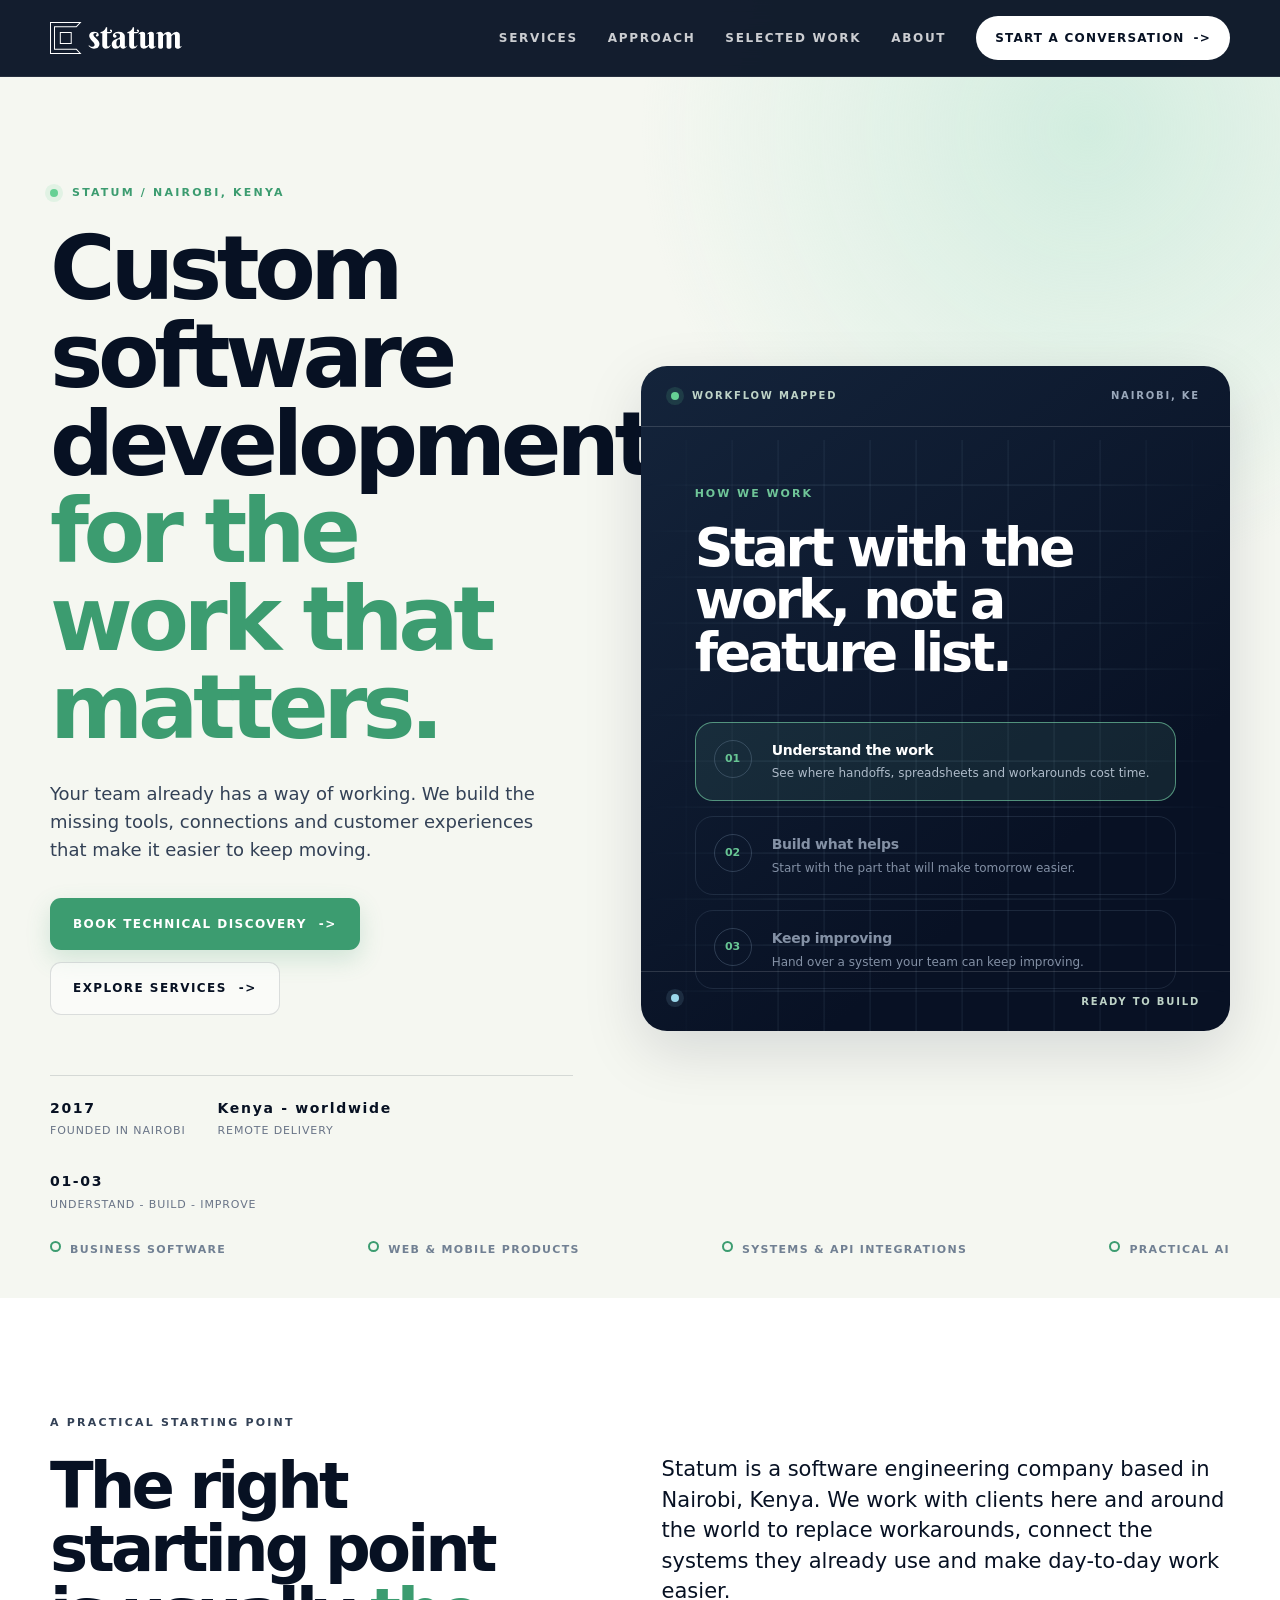
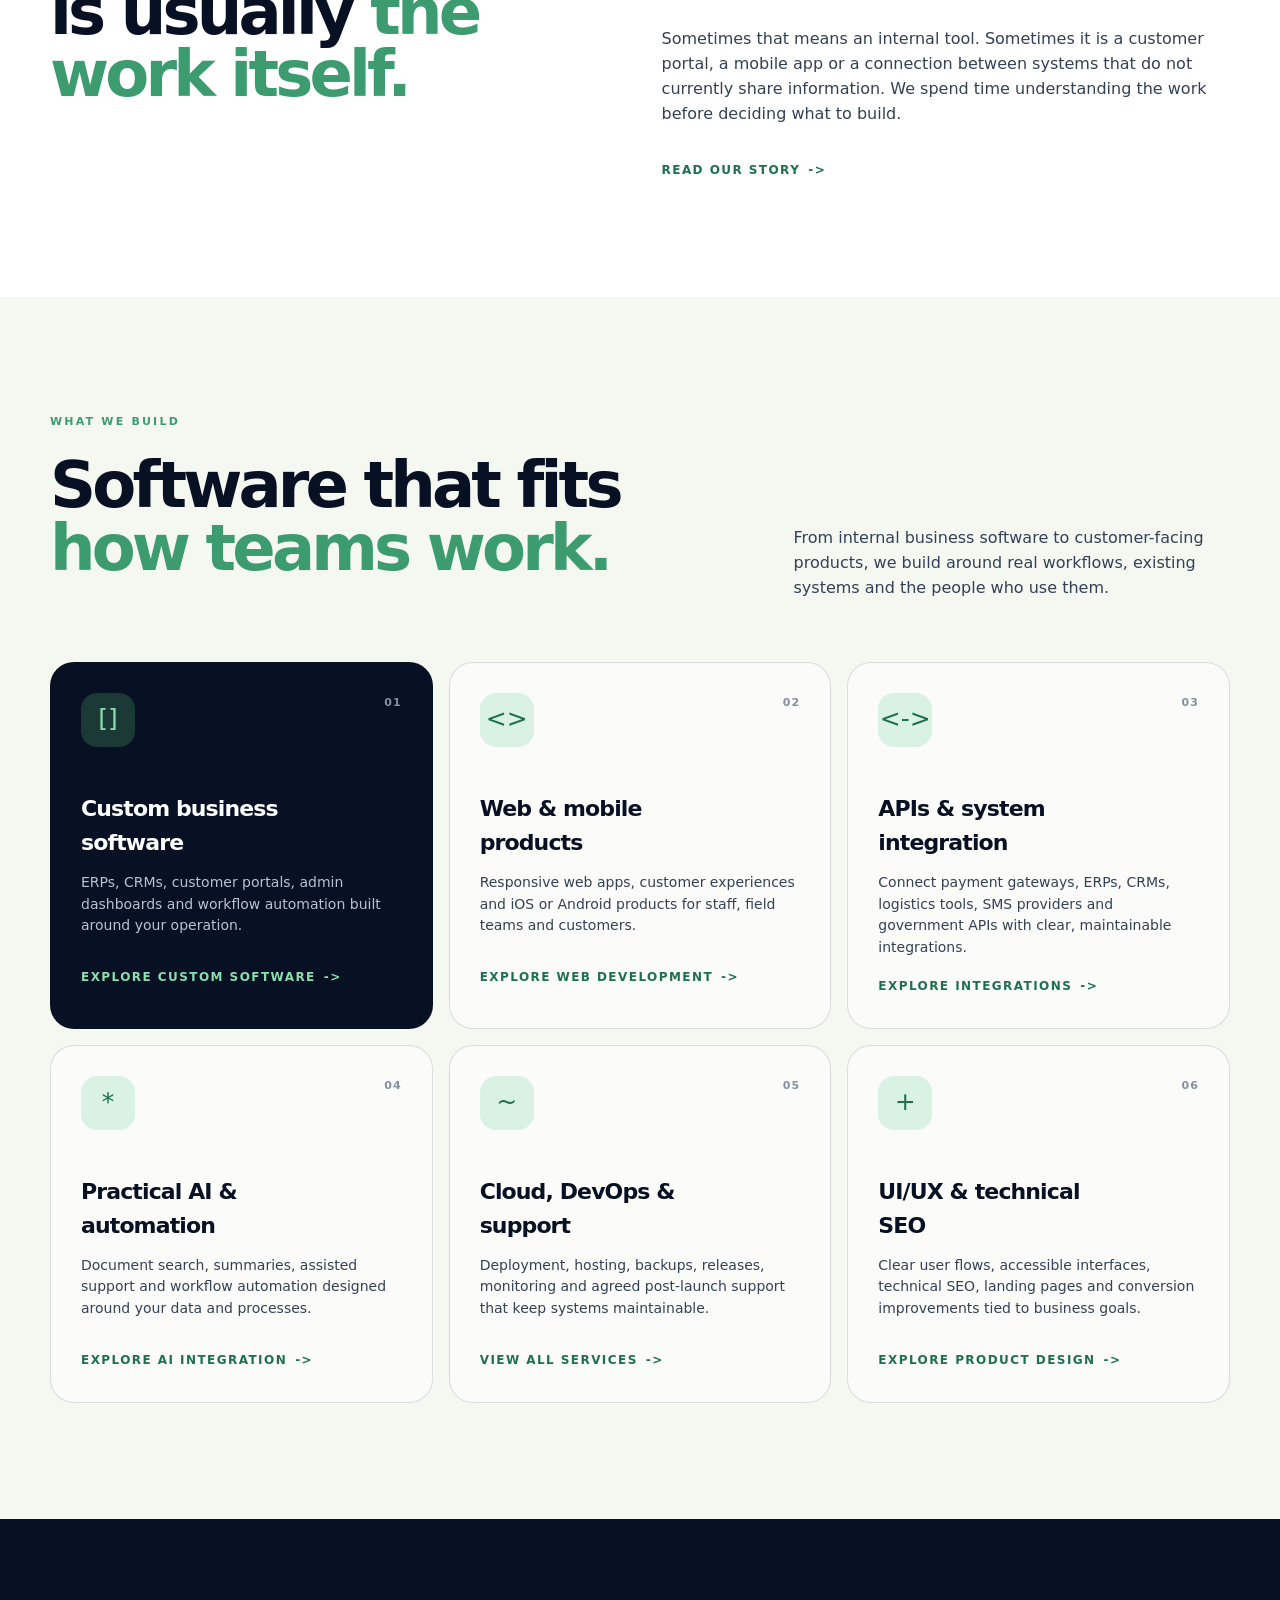
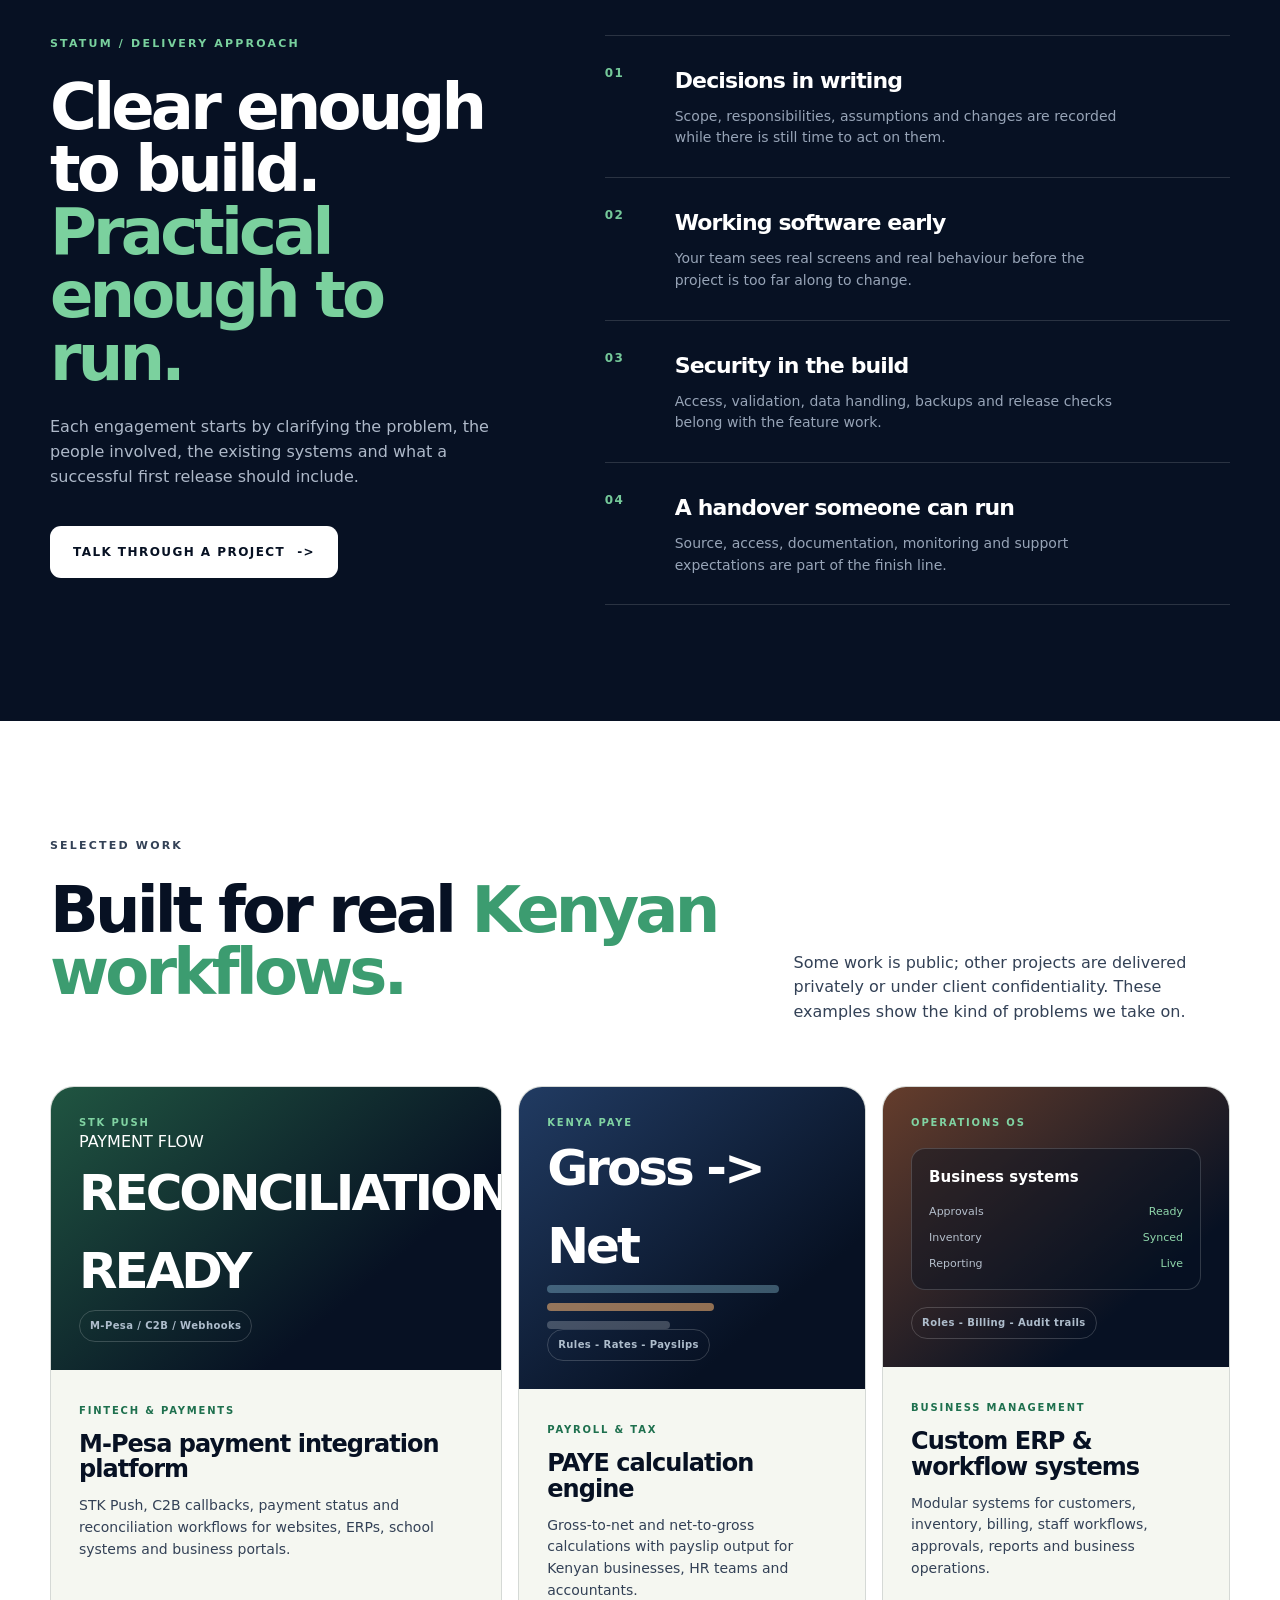
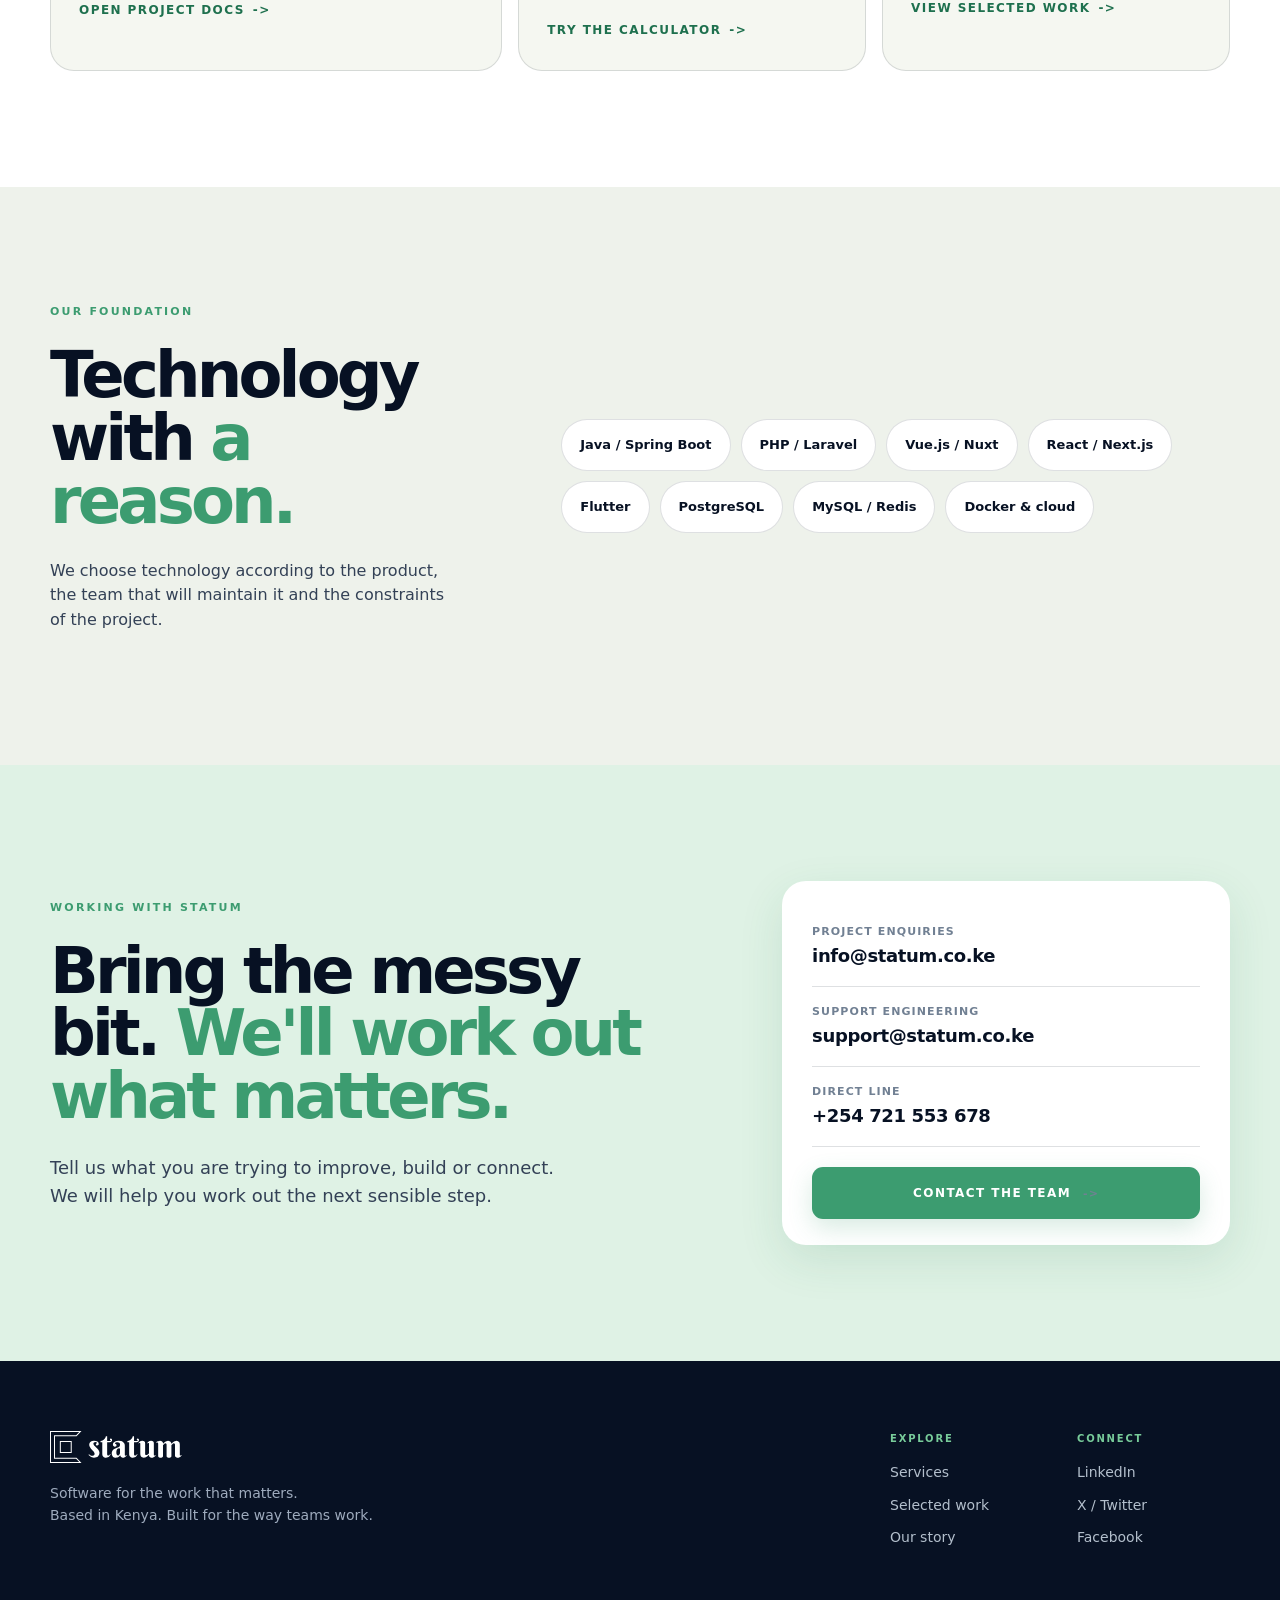
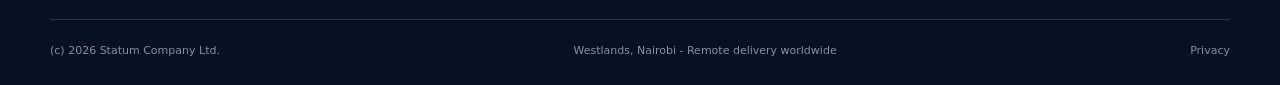
==== index.html @ 3b3552f5 "Build Statum company website" ====
<!doctype html>
<html lang="en-KE">
  <head>
    <meta charset="utf-8" />
    <meta name="viewport" content="width=device-width, initial-scale=1" />
    <meta name="theme-color" content="#071123" />
    <title>Statum | Custom software development in Kenya</title>
    <meta
      name="description"
      content="Statum is a Nairobi software engineering company building custom systems, web and mobile apps, API integrations and practical AI for teams across Kenya."
    />
    <meta name="robots" content="index, follow, max-image-preview:large" />
    <link rel="canonical" href="https://statum.co.ke/" />

    <meta property="og:type" content="website" />
    <meta property="og:locale" content="en_KE" />
    <meta property="og:site_name" content="Statum" />
    <meta property="og:title" content="Statum | Custom software development in Kenya" />
    <meta
      property="og:description"
      content="We build the missing tools, connections and customer experiences that make work easier to move forward."
    />
    <meta property="og:url" content="https://statum.co.ke/" />
    <meta property="og:image" content="https://statum.co.ke/og-image.png" />
    <meta property="og:image:alt" content="Statum - software for the work that matters" />
    <meta property="og:image:type" content="image/png" />
    <meta property="og:image:width" content="1200" />
    <meta property="og:image:height" content="630" />
    <meta name="twitter:card" content="summary_large_image" />
    <meta name="twitter:site" content="@StatumLtd" />
    <meta name="twitter:creator" content="@StatumLtd" />
    <meta name="twitter:title" content="Statum | Custom software development in Kenya" />
    <meta
      name="twitter:description"
      content="Custom business systems, web and mobile products, integrations and practical AI from Nairobi."
    />
    <meta name="twitter:image" content="https://statum.co.ke/og-image.png" />

    <link rel="icon" href="assets/favicon.ico" type="image/x-icon" />
    <link rel="stylesheet" href="styles.css" />

    <script type="application/ld+json">
      {
        "@context": "https://schema.org",
        "@type": ["Organization", "ProfessionalService"],
        "name": "Statum Company Ltd.",
        "url": "https://statum.co.ke/",
        "description": "Nairobi-based software engineering company building custom business systems, web and mobile products, system integrations and practical AI.",
        "foundingDate": "2017",
        "email": "info@statum.co.ke",
        "telephone": "+254721553678",
        "address": {
          "@type": "PostalAddress",
          "addressLocality": "Nairobi",
          "addressCountry": "KE"
        },
        "areaServed": ["Kenya", "East Africa", "Worldwide"],
        "sameAs": [
          "https://www.facebook.com/StatumLtd/",
          "https://x.com/StatumLtd",
          "https://www.linkedin.com/company/statum-company-ltd"
        ],
        "knowsAbout": [
          "Custom software development",
          "Business systems",
          "Mobile application development",
          "API integration",
          "M-Pesa integrations",
          "AI integration",
          "Cloud and DevOps",
          "Technical SEO"
        ]
      }
    </script>
  </head>

  <body>
    <a class="skip-link" href="#main-content">Skip to content</a>

    <header class="site-header" data-header>
      <div class="container header-inner">
        <a class="brand" href="#top" aria-label="Statum home">
          <img class="official-logo" src="assets/statum-logo.svg" alt="" aria-hidden="true" />
        </a>

        <button class="menu-toggle" type="button" aria-expanded="false" aria-controls="site-nav">
          <span class="sr-only">Toggle navigation</span>
          <span class="menu-line"></span>
          <span class="menu-line"></span>
        </button>

        <nav class="site-nav" id="site-nav" aria-label="Main navigation">
          <a href="#services">Services</a>
          <a href="#approach">Approach</a>
          <a href="#work">Selected work</a>
          <a href="#about">About</a>
          <a class="nav-cta" href="#contact">Start a conversation <span aria-hidden="true">-&gt;</span></a>
        </nav>
      </div>
    </header>

    <main id="main-content">
      <section class="hero section" id="top" aria-labelledby="hero-title">
        <div class="container hero-grid">
          <div class="hero-copy">
            <p class="eyebrow"><span class="status-dot"></span> Statum / Nairobi, Kenya</p>
            <h1 id="hero-title">Custom software development <em>for the work that matters.</em></h1>
            <p class="hero-lede">
              Your team already has a way of working. We build the missing tools, connections and customer experiences that make it easier to keep moving.
            </p>
            <div class="button-row">
              <a class="button button-primary" href="mailto:info@statum.co.ke?subject=Project%20enquiry">Book technical discovery <span aria-hidden="true">-&gt;</span></a>
              <a class="button button-secondary" href="https://statum.co.ke/services">Explore services <span aria-hidden="true">-&gt;</span></a>
            </div>
            <div class="hero-proof" aria-label="Statum facts">
              <div><strong>2017</strong><span>Founded in Nairobi</span></div>
              <div><strong>Kenya - worldwide</strong><span>Remote delivery</span></div>
              <div><strong>01-03</strong><span>Understand - Build - Improve</span></div>
            </div>
          </div>

          <div class="workflow-card" aria-label="Statum delivery approach">
            <div class="workflow-topline"><span><span class="status-dot"></span> Workflow mapped</span><span>Nairobi, KE</span></div>
            <div class="workflow-body">
              <p class="card-kicker">How we work</p>
              <h2>Start with the work, not a feature list.</h2>
              <div class="workflow-steps">
                <div class="workflow-step is-active"><span>01</span><div><h3>Understand the work</h3><p>See where handoffs, spreadsheets and workarounds cost time.</p></div></div>
                <div class="workflow-step"><span>02</span><div><h3>Build what helps</h3><p>Start with the part that will make tomorrow easier.</p></div></div>
                <div class="workflow-step"><span>03</span><div><h3>Keep improving</h3><p>Hand over a system your team can keep improving.</p></div></div>
              </div>
            </div>
            <div class="workflow-footer"><span class="status-dot status-dot-blue"></span> Ready to build</div>
          </div>
        </div>
        <div class="container service-ribbon" aria-label="Core capabilities">
          <span>Business software</span><span>Web &amp; mobile products</span><span>Systems &amp; API integrations</span><span>Practical AI</span>
        </div>
      </section>

      <section class="section intro-section" id="about" aria-labelledby="intro-title">
        <div class="container intro-grid">
          <div>
            <p class="eyebrow eyebrow-dark">A practical starting point</p>
            <h2 id="intro-title">The right starting point is usually <em>the work itself.</em></h2>
          </div>
          <div class="intro-copy">
            <p class="lead-text">Statum is a software engineering company based in Nairobi, Kenya. We work with clients here and around the world to replace workarounds, connect the systems they already use and make day-to-day work easier.</p>
            <p>Sometimes that means an internal tool. Sometimes it is a customer portal, a mobile app or a connection between systems that do not currently share information. We spend time understanding the work before deciding what to build.</p>
            <a class="text-link" href="https://statum.co.ke/about-us">Read our story <span aria-hidden="true">-&gt;</span></a>
          </div>
        </div>
      </section>

      <section class="section services-section" id="services" aria-labelledby="services-title">
        <div class="container">
          <div class="section-heading split-heading">
            <div><p class="eyebrow">What we build</p><h2 id="services-title">Software that fits <em>how teams work.</em></h2></div>
            <p>From internal business software to customer-facing products, we build around real workflows, existing systems and the people who use them.</p>
          </div>

          <div class="service-grid">
            <article class="service-card service-card-featured"><span class="service-number">01</span><div class="service-icon" aria-hidden="true">[]</div><h3>Custom business software</h3><p>ERPs, CRMs, customer portals, admin dashboards and workflow automation built around your operation.</p><a href="https://statum.co.ke/custom-software-development">Explore custom software <span aria-hidden="true">-&gt;</span></a></article>
            <article class="service-card"><span class="service-number">02</span><div class="service-icon" aria-hidden="true">&lt;&gt;</div><h3>Web &amp; mobile products</h3><p>Responsive web apps, customer experiences and iOS or Android products for staff, field teams and customers.</p><a href="https://statum.co.ke/web-development">Explore web development <span aria-hidden="true">-&gt;</span></a></article>
            <article class="service-card"><span class="service-number">03</span><div class="service-icon" aria-hidden="true">&lt;-&gt;</div><h3>APIs &amp; system integration</h3><p>Connect payment gateways, ERPs, CRMs, logistics tools, SMS providers and government APIs with clear, maintainable integrations.</p><a href="https://statum.co.ke/developer-apis">Explore integrations <span aria-hidden="true">-&gt;</span></a></article>
            <article class="service-card"><span class="service-number">04</span><div class="service-icon" aria-hidden="true">*</div><h3>Practical AI &amp; automation</h3><p>Document search, summaries, assisted support and workflow automation designed around your data and processes.</p><a href="https://statum.co.ke/ai-integration-services">Explore AI integration <span aria-hidden="true">-&gt;</span></a></article>
            <article class="service-card"><span class="service-number">05</span><div class="service-icon" aria-hidden="true">~</div><h3>Cloud, DevOps &amp; support</h3><p>Deployment, hosting, backups, releases, monitoring and agreed post-launch support that keep systems maintainable.</p><a href="https://statum.co.ke/services">View all services <span aria-hidden="true">-&gt;</span></a></article>
            <article class="service-card"><span class="service-number">06</span><div class="service-icon" aria-hidden="true">+</div><h3>UI/UX &amp; technical SEO</h3><p>Clear user flows, accessible interfaces, technical SEO, landing pages and conversion improvements tied to business goals.</p><a href="https://statum.co.ke/ui-ux-design">Explore product design <span aria-hidden="true">-&gt;</span></a></article>
          </div>
        </div>
      </section>

      <section class="section approach-section" id="approach" aria-labelledby="approach-title">
        <div class="container approach-grid">
          <div class="approach-intro"><p class="eyebrow">Statum / Delivery approach</p><h2 id="approach-title">Clear enough to build. <em>Practical enough to run.</em></h2><p>Each engagement starts by clarifying the problem, the people involved, the existing systems and what a successful first release should include.</p><a class="button button-light" href="mailto:info@statum.co.ke?subject=Technical%20discovery">Talk through a project <span aria-hidden="true">-&gt;</span></a></div>
          <div class="approach-list">
            <article><span>01</span><div><h3>Decisions in writing</h3><p>Scope, responsibilities, assumptions and changes are recorded while there is still time to act on them.</p></div></article>
            <article><span>02</span><div><h3>Working software early</h3><p>Your team sees real screens and real behaviour before the project is too far along to change.</p></div></article>
            <article><span>03</span><div><h3>Security in the build</h3><p>Access, validation, data handling, backups and release checks belong with the feature work.</p></div></article>
            <article><span>04</span><div><h3>A handover someone can run</h3><p>Source, access, documentation, monitoring and support expectations are part of the finish line.</p></div></article>
          </div>
        </div>
      </section>

      <section class="section work-section" id="work" aria-labelledby="work-title">
        <div class="container">
          <div class="section-heading split-heading"><div><p class="eyebrow eyebrow-dark">Selected work</p><h2 id="work-title">Built for real <em>Kenyan workflows.</em></h2></div><p>Some work is public; other projects are delivered privately or under client confidentiality. These examples show the kind of problems we take on.</p></div>
          <div class="work-grid">
            <article class="work-card work-card-large"><div class="work-art work-art-payment"><span>STK PUSH</span><span>PAYMENT FLOW</span><strong>RECONCILIATION READY</strong><span class="work-chip">M-Pesa / C2B / Webhooks</span></div><div class="work-meta"><span>Fintech &amp; payments</span><h3>M-Pesa payment integration platform</h3><p>STK Push, C2B callbacks, payment status and reconciliation workflows for websites, ERPs, school systems and business portals.</p><a href="https://docs.statum.co.ke/">Open project docs <span aria-hidden="true">-&gt;</span></a></div></article>
            <article class="work-card"><div class="work-art work-art-tax"><span>KENYA PAYE</span><strong>Gross -&gt; Net</strong><div class="tax-lines"><i></i><i></i><i></i></div><span class="work-chip">Rules - Rates - Payslips</span></div><div class="work-meta"><span>Payroll &amp; tax</span><h3>PAYE calculation engine</h3><p>Gross-to-net and net-to-gross calculations with payslip output for Kenyan businesses, HR teams and accountants.</p><a href="https://calculator.statum.co.ke/salary-calculator-kenya">Try the calculator <span aria-hidden="true">-&gt;</span></a></div></article>
            <article class="work-card"><div class="work-art work-art-system"><span>OPERATIONS OS</span><div class="system-window"><b>Business systems</b><span>Approvals <em>Ready</em></span><span>Inventory <em>Synced</em></span><span>Reporting <em>Live</em></span></div><span class="work-chip">Roles - Billing - Audit trails</span></div><div class="work-meta"><span>Business management</span><h3>Custom ERP &amp; workflow systems</h3><p>Modular systems for customers, inventory, billing, staff workflows, approvals, reports and business operations.</p><a href="https://statum.co.ke/services/our-portfolio-products">View selected work <span aria-hidden="true">-&gt;</span></a></div></article>
          </div>
        </div>
      </section>

      <section class="section stack-section" aria-labelledby="stack-title">
        <div class="container stack-grid"><div><p class="eyebrow">Our foundation</p><h2 id="stack-title">Technology with <em>a reason.</em></h2><p>We choose technology according to the product, the team that will maintain it and the constraints of the project.</p></div><div class="stack-list"><span>Java / Spring Boot</span><span>PHP / Laravel</span><span>Vue.js / Nuxt</span><span>React / Next.js</span><span>Flutter</span><span>PostgreSQL</span><span>MySQL / Redis</span><span>Docker &amp; cloud</span></div></div>
      </section>

      <section class="section contact-section" id="contact" aria-labelledby="contact-title">
        <div class="container contact-grid"><div><p class="eyebrow">Working with Statum</p><h2 id="contact-title">Bring the messy bit. <em>We'll work out what matters.</em></h2><p>Tell us what you are trying to improve, build or connect. We will help you work out the next sensible step.</p></div><div class="contact-panel"><a href="mailto:info@statum.co.ke"><span>Project enquiries</span><strong>info@statum.co.ke</strong></a><a href="mailto:support@statum.co.ke"><span>Support engineering</span><strong>support@statum.co.ke</strong></a><a href="tel:+254721553678"><span>Direct line</span><strong>+254 721 553 678</strong></a><a class="button button-primary" href="https://statum.co.ke/get-in-touch-with-us">Contact the team <span aria-hidden="true">-&gt;</span></a></div></div>
      </section>
    </main>

    <footer class="site-footer">
      <div class="container footer-grid">
        <div><a class="brand brand-footer" href="#top" aria-label="Statum home"><img class="official-logo" src="assets/statum-logo.svg" alt="" aria-hidden="true" /></a><p>Software for the work that matters.<br />Based in Kenya. Built for the way teams work.</p></div>
        <div class="footer-links"><div><p class="footer-label">Explore</p><a href="#services">Services</a><a href="#work">Selected work</a><a href="https://statum.co.ke/about-us">Our story</a></div><div><p class="footer-label">Connect</p><a href="https://www.linkedin.com/company/statum-company-ltd" rel="me">LinkedIn</a><a href="https://x.com/StatumLtd" rel="me">X / Twitter</a><a href="https://www.facebook.com/StatumLtd/" rel="me">Facebook</a></div></div>
      </div>
      <div class="container footer-bottom"><span>(c) <span data-year>2026</span> Statum Company Ltd.</span><span>Westlands, Nairobi - Remote delivery worldwide</span><a href="https://statum.co.ke/privacy-policy">Privacy</a></div>
    </footer>

    <script src="script.js" defer></script>
  </body>
</html>
---- styles.css ----
:root {
  --ink: #071123;
  --ink-soft: #334156;
  --night: #071123;
  --night-2: #101b2f;
  --paper: #f5f7f1;
  --paper-2: #eef2eb;
  --line: rgba(7, 17, 35, .13);
  --line-light: rgba(255, 255, 255, .14);
  --green: #3c9c70;
  --green-dark: #1e704e;
  --mint: #d9f2e3;
  --blue: #9ad7ea;
  --orange: #ffb873;
  --white: #fff;
  --shadow: 0 20px 60px rgba(7, 17, 35, .13);
  --radius: 24px;
  --max: 1180px;
}

* { box-sizing: border-box; }
html { scroll-behavior: smooth; }
body { margin: 0; background: var(--paper); color: var(--ink); font-family: Inter, ui-sans-serif, system-ui, -apple-system, BlinkMacSystemFont, "Segoe UI", sans-serif; line-height: 1.55; -webkit-font-smoothing: antialiased; }
a { color: inherit; text-decoration: none; }
button, a { -webkit-tap-highlight-color: transparent; }
:focus-visible { outline: 3px solid var(--orange); outline-offset: 4px; }
.container { width: min(calc(100% - 48px), var(--max)); margin: 0 auto; }
.section { padding: 116px 0; }
.sr-only { position: absolute; width: 1px; height: 1px; padding: 0; margin: -1px; overflow: hidden; clip: rect(0, 0, 0, 0); white-space: nowrap; border: 0; }
.skip-link { position: fixed; top: 12px; left: 12px; z-index: 100; transform: translateY(-150%); background: var(--orange); color: var(--ink); padding: 10px 14px; border-radius: 8px; font-weight: 800; }
.skip-link:focus { transform: translateY(0); }

.site-header { position: fixed; inset: 0 0 auto; z-index: 20; background: rgba(7, 17, 35, .95); color: var(--white); border-bottom: 1px solid rgba(255, 255, 255, .08); backdrop-filter: blur(12px); }
.header-inner { min-height: 76px; display: flex; align-items: center; justify-content: space-between; gap: 32px; }
.brand { display: inline-flex; align-items: center; color: var(--white); line-height: 1; }
.official-logo { display: block; width: 132px; height: auto; }
.site-nav { display: flex; align-items: center; gap: 30px; font-size: 12px; font-weight: 800; letter-spacing: .14em; text-transform: uppercase; }
.site-nav a:not(.nav-cta) { color: rgba(255, 255, 255, .78); transition: color .2s ease; }
.site-nav a:not(.nav-cta):hover { color: var(--white); }
.nav-cta { display: inline-flex; align-items: center; gap: 9px; background: var(--white); color: var(--ink); padding: 13px 19px; border-radius: 999px; letter-spacing: .1em; }
.menu-toggle { display: none; background: none; border: 0; color: var(--white); padding: 8px; cursor: pointer; }

.hero { padding-top: 184px; padding-bottom: 0; background: radial-gradient(circle at 85% 10%, rgba(189, 231, 213, .62), transparent 28%), var(--paper); overflow: hidden; }
.hero-grid { display: grid; grid-template-columns: minmax(0, .94fr) minmax(420px, 1.06fr); align-items: center; gap: 68px; }
.eyebrow { margin: 0 0 24px; color: var(--green); font-size: 11px; font-weight: 900; letter-spacing: .2em; text-transform: uppercase; }
.eyebrow-dark { color: var(--ink-soft); }
.status-dot { display: inline-block; width: 8px; height: 8px; margin-right: 8px; border-radius: 50%; background: #66d094; box-shadow: 0 0 0 5px rgba(102, 208, 148, .14); vertical-align: middle; }
.status-dot-blue { background: var(--blue); box-shadow: 0 0 0 5px rgba(154, 215, 234, .12); }
h1, h2, h3, p { margin-top: 0; }
h1, h2 { letter-spacing: -.06em; line-height: .98; }
h1 { max-width: 720px; margin-bottom: 28px; font-size: clamp(52px, 7vw, 92px); }
h1 em, h2 em { color: var(--green); font-style: normal; }
.hero-lede { max-width: 590px; margin-bottom: 34px; color: var(--ink-soft); font-size: 18px; }
.button-row { display: flex; flex-wrap: wrap; gap: 12px; }
.button { display: inline-flex; align-items: center; justify-content: center; gap: 12px; border: 1px solid transparent; border-radius: 11px; padding: 16px 22px; font-size: 12px; font-weight: 900; letter-spacing: .12em; text-transform: uppercase; transition: transform .2s ease, background .2s ease, box-shadow .2s ease; }
.button:hover { transform: translateY(-2px); }
.button-primary { background: var(--green); color: var(--white); box-shadow: 0 9px 24px rgba(60, 156, 112, .2); }
.button-primary:hover { background: var(--green-dark); box-shadow: 0 12px 28px rgba(60, 156, 112, .28); }
.button-secondary { border-color: var(--line); background: rgba(255, 255, 255, .52); }
.button-secondary:hover { background: var(--white); }
.button-light { background: var(--white); color: var(--ink); }
.hero-proof { display: flex; flex-wrap: wrap; gap: 32px; margin-top: 60px; padding-top: 22px; border-top: 1px solid var(--line); }
.hero-proof div { display: grid; gap: 3px; }
.hero-proof strong { font-size: 14px; letter-spacing: .12em; }
.hero-proof span { color: #697487; font-size: 11px; text-transform: uppercase; letter-spacing: .08em; }
.workflow-card { min-height: 560px; position: relative; overflow: hidden; border-radius: 26px; color: var(--white); background: linear-gradient(142deg, #14243b, #081124 72%); box-shadow: var(--shadow); }
.workflow-card::before { content: ""; position: absolute; inset: 74px 0 0; background: linear-gradient(transparent 96%, rgba(146, 181, 205, .13) 97%), linear-gradient(90deg, transparent 96%, rgba(146, 181, 205, .1) 97%); background-size: 100% 46px, 46px 100%; opacity: .7; mask-image: linear-gradient(90deg, transparent, #000 24%, #000 76%, transparent); }
.workflow-topline, .workflow-footer { position: relative; z-index: 1; display: flex; justify-content: space-between; padding: 22px 30px; color: #9aa8bb; font-size: 10px; font-weight: 900; letter-spacing: .18em; text-transform: uppercase; }
.workflow-topline { border-bottom: 1px solid var(--line-light); }
.workflow-topline span:first-child, .workflow-footer { color: #bed3c7; }
.workflow-body { position: relative; z-index: 1; padding: 58px 54px 42px; }
.card-kicker { margin-bottom: 20px; color: #6fc598; font-size: 11px; font-weight: 900; letter-spacing: .18em; text-transform: uppercase; }
.workflow-body h2 { max-width: 390px; margin-bottom: 42px; font-size: clamp(34px, 4.2vw, 54px); }
.workflow-steps { display: grid; gap: 15px; }
.workflow-step { display: grid; grid-template-columns: 42px 1fr; gap: 16px; align-items: start; padding: 17px 18px; border: 1px solid rgba(152, 179, 207, .14); border-radius: 18px; color: #8491a5; }
.workflow-step.is-active { border-color: rgba(115, 205, 164, .65); background: rgba(115, 205, 164, .1); color: var(--white); }
.workflow-step > span { display: grid; place-items: center; width: 38px; height: 38px; border: 1px solid rgba(152, 179, 207, .25); border-radius: 50%; color: #68c694; font-size: 11px; font-weight: 900; }
.workflow-step h3 { margin-bottom: 4px; font-size: 14px; letter-spacing: -.02em; }
.workflow-step p { margin: 0; color: #8390a5; font-size: 12px; line-height: 1.45; }
.workflow-step.is-active p { color: #aebbc9; }
.workflow-footer { position: absolute; inset: auto 0 0; border-top: 1px solid var(--line-light); }
.service-ribbon { display: flex; justify-content: space-between; gap: 24px; padding: 28px 0 40px; color: #718093; font-size: 11px; font-weight: 900; letter-spacing: .12em; text-transform: uppercase; }
.service-ribbon span::before { content: ""; display: inline-block; width: 7px; height: 7px; margin-right: 9px; border: 2px solid var(--green); border-radius: 50%; vertical-align: 1px; }

.intro-section, .work-section { background: var(--white); }
.intro-grid { display: grid; grid-template-columns: minmax(0, .9fr) minmax(0, 1fr); gap: 100px; align-items: start; }
h2 { margin-bottom: 26px; font-size: clamp(42px, 5vw, 68px); }
.intro-copy { padding-top: 40px; color: var(--ink-soft); }
.lead-text { color: var(--ink); font-size: 21px; line-height: 1.45; }
.text-link, .work-meta a, .service-card a { display: inline-flex; align-items: center; gap: 8px; margin-top: 18px; color: var(--green-dark); font-size: 12px; font-weight: 900; letter-spacing: .12em; text-transform: uppercase; }
.text-link:hover, .work-meta a:hover, .service-card a:hover { color: var(--green); }

.services-section { background: var(--paper); }
.section-heading { margin-bottom: 56px; }
.split-heading { display: grid; grid-template-columns: minmax(0, 1fr) minmax(300px, .65fr); gap: 72px; align-items: end; }
.split-heading > p { max-width: 450px; margin-bottom: 5px; color: var(--ink-soft); }
.service-grid { display: grid; grid-template-columns: repeat(3, 1fr); gap: 16px; }
.service-card { min-height: 335px; position: relative; padding: 30px; border: 1px solid var(--line); border-radius: var(--radius); background: rgba(255, 255, 255, .55); transition: transform .2s ease, box-shadow .2s ease, background .2s ease; }
.service-card:hover { transform: translateY(-5px); background: var(--white); box-shadow: var(--shadow); }
.service-card-featured { background: var(--night); color: var(--white); }
.service-card-featured:hover { background: var(--night-2); }
.service-number { position: absolute; top: 31px; right: 30px; color: #8290a3; font-size: 11px; font-weight: 900; letter-spacing: .1em; }
.service-icon { display: grid; place-items: center; width: 54px; height: 54px; margin-bottom: 45px; border-radius: 16px; background: var(--mint); color: var(--green-dark); font-size: 25px; }
.service-card-featured .service-icon { background: #1c3a35; color: #8bdeb0; }
.service-card h3 { max-width: 240px; margin-bottom: 12px; font-size: 22px; letter-spacing: -.04em; }
.service-card p { min-height: 78px; margin-bottom: 0; color: var(--ink-soft); font-size: 14px; }
.service-card-featured p { color: #b8c3d0; }
.service-card-featured a { color: #8bdeb0; }

.approach-section { background: var(--night); color: var(--white); }
.approach-grid { display: grid; grid-template-columns: minmax(0, .8fr) minmax(0, 1.1fr); gap: 100px; }
.approach-intro .eyebrow { color: #79d19e; }
.approach-intro h2 { max-width: 560px; }
.approach-intro h2 em { color: #7bd19e; }
.approach-intro > p:not(.eyebrow) { max-width: 480px; margin-bottom: 36px; color: #aeb9c9; }
.approach-list { border-top: 1px solid var(--line-light); }
.approach-list article { display: grid; grid-template-columns: 48px 1fr; gap: 22px; padding: 28px 0; border-bottom: 1px solid var(--line-light); }
.approach-list article > span { color: #75c99a; font-size: 12px; font-weight: 900; letter-spacing: .12em; }
.approach-list h3 { margin-bottom: 8px; font-size: 22px; letter-spacing: -.04em; }
.approach-list p { max-width: 460px; margin: 0; color: #97a4b7; font-size: 14px; }

.work-grid { display: grid; grid-template-columns: 1.3fr 1fr 1fr; gap: 16px; }
.work-card { overflow: hidden; border: 1px solid var(--line); border-radius: var(--radius); background: var(--paper); }
.work-art { min-height: 280px; display: flex; flex-direction: column; justify-content: space-between; padding: 28px; background: var(--night); color: var(--white); }
.work-art > span:first-child { color: #80d3a2; font-size: 10px; font-weight: 900; letter-spacing: .18em; }
.work-art strong { font-size: clamp(30px, 4vw, 50px); letter-spacing: -.06em; }
.work-chip { align-self: flex-start; padding: 7px 10px; border: 1px solid rgba(255, 255, 255, .18); border-radius: 99px; color: #aebdcc !important; font-size: 10px !important; font-weight: 700 !important; letter-spacing: .04em !important; }
.work-art-payment { background: linear-gradient(140deg, #205541, #071123 70%); }
.work-art-tax { background: linear-gradient(140deg, #213b62, #071123 74%); }
.work-art-system { background: linear-gradient(140deg, #653d2c, #071123 74%); }
.tax-lines { display: grid; gap: 10px; width: 80%; }
.tax-lines i { display: block; height: 8px; border-radius: 10px; background: rgba(154, 215, 234, .35); }
.tax-lines i:nth-child(2) { width: 72%; background: rgba(255, 184, 115, .55); }
.tax-lines i:nth-child(3) { width: 53%; background: rgba(255, 255, 255, .22); }
.system-window { display: grid; gap: 9px; padding: 17px; border: 1px solid rgba(255, 255, 255, .17); border-radius: 14px; background: rgba(7, 17, 35, .42); font-size: 11px; }
.system-window b { margin-bottom: 5px; font-size: 15px; }
.system-window span { display: flex; justify-content: space-between; color: #b5bfcc; }
.system-window em { color: #8fd6ab; font-style: normal; }
.work-meta { padding: 27px 28px 29px; }
.work-meta > span { color: var(--green-dark); font-size: 10px; font-weight: 900; letter-spacing: .18em; text-transform: uppercase; }
.work-meta h3 { margin: 10px 0 12px; font-size: 24px; letter-spacing: -.04em; line-height: 1.08; }
.work-meta p { min-height: 88px; margin-bottom: 0; color: var(--ink-soft); font-size: 14px; }

.stack-section { background: var(--paper-2); }
.stack-grid { display: grid; grid-template-columns: .75fr 1.25fr; gap: 110px; align-items: center; }
.stack-grid > div > p:last-child { max-width: 420px; color: var(--ink-soft); }
.stack-list { display: flex; flex-wrap: wrap; gap: 10px; }
.stack-list span { padding: 15px 18px; border: 1px solid var(--line); border-radius: 999px; background: var(--white); font-size: 13px; font-weight: 800; }

.contact-section { background: #dff2e5; }
.contact-grid { display: grid; grid-template-columns: 1fr .72fr; gap: 110px; align-items: center; }
.contact-grid > div:first-child p:last-child { max-width: 520px; color: var(--ink-soft); font-size: 18px; }
.contact-panel { display: grid; gap: 0; padding: 26px 30px; border-radius: var(--radius); background: var(--white); box-shadow: 0 15px 45px rgba(30, 112, 78, .12); }
.contact-panel a:not(.button) { display: grid; gap: 2px; padding: 16px 0; border-bottom: 1px solid var(--line); }
.contact-panel a:not(.button):hover strong { color: var(--green); }
.contact-panel span { color: #718093; font-size: 11px; font-weight: 800; letter-spacing: .1em; text-transform: uppercase; }
.contact-panel strong { font-size: 18px; letter-spacing: -.02em; }
.contact-panel .button { margin-top: 20px; }

.site-footer { padding: 70px 0 26px; background: var(--night); color: var(--white); }
.footer-grid { display: grid; grid-template-columns: 1fr 1fr; gap: 80px; padding-bottom: 70px; }
.brand-footer { margin-bottom: 20px; }
.site-footer p { color: #9eabbd; font-size: 14px; }
.footer-links { display: grid; grid-template-columns: 1fr 1fr; gap: 34px; justify-self: end; min-width: min(100%, 340px); }
.footer-links > div { display: grid; align-content: start; gap: 11px; }
.footer-label { margin-bottom: 4px; color: #78cc9a !important; font-size: 10px !important; font-weight: 900; letter-spacing: .18em; text-transform: uppercase; }
.footer-links a { width: fit-content; color: #b3bfcc; font-size: 14px; }
.footer-links a:hover { color: var(--white); }
.footer-bottom { display: flex; flex-wrap: wrap; justify-content: space-between; gap: 14px 28px; padding-top: 22px; border-top: 1px solid var(--line-light); color: #8290a4; font-size: 11px; }
.footer-bottom a:hover { color: var(--white); }

@media (max-width: 1000px) {
  .hero-grid, .approach-grid { gap: 48px; }
  .service-grid { grid-template-columns: repeat(2, 1fr); }
  .work-grid { grid-template-columns: 1fr 1fr; }
  .work-card-large { grid-column: 1 / -1; display: grid; grid-template-columns: 1fr 1fr; }
  .contact-grid, .stack-grid { gap: 54px; }
}

@media (max-width: 780px) {
  .container { width: min(calc(100% - 36px), var(--max)); }
  .section { padding: 82px 0; }
  .header-inner { min-height: 68px; }
  .menu-toggle { display: grid; gap: 5px; }
  .menu-line { display: block; width: 25px; height: 2px; background: currentColor; }
  .site-nav { position: absolute; inset: 68px 0 auto; display: none; padding: 22px 18px 26px; background: var(--night); border-top: 1px solid var(--line-light); box-shadow: 0 15px 25px rgba(0, 0, 0, .18); }
  .site-nav.is-open { display: grid; gap: 20px; }
  .nav-cta { justify-content: center; margin-top: 5px; }
  .hero { padding-top: 134px; }
  .hero-grid, .intro-grid, .split-heading, .approach-grid, .stack-grid, .contact-grid { grid-template-columns: 1fr; }
  .workflow-card { min-height: 510px; }
  .service-ribbon { flex-wrap: wrap; padding-top: 24px; }
  .intro-copy { padding-top: 0; }
  .split-heading { gap: 0; }
  .split-heading > p { margin-top: -22px; }
  .stack-grid { gap: 35px; }
  .contact-grid { gap: 35px; }
  .footer-grid { grid-template-columns: 1fr; gap: 42px; padding-bottom: 44px; }
  .footer-links { justify-self: start; }
}

@media (max-width: 560px) {
  h1 { font-size: clamp(47px, 13vw, 68px); }
  h2 { font-size: clamp(39px, 12vw, 58px); }
  .hero-proof { gap: 20px; }
  .hero-proof div { min-width: 105px; }
  .workflow-body { padding: 42px 24px 30px; }
  .workflow-topline, .workflow-footer { padding-left: 20px; padding-right: 20px; }
  .workflow-step { grid-template-columns: 35px 1fr; gap: 11px; padding: 14px; }
  .workflow-step > span { width: 34px; height: 34px; }
  .service-grid, .work-grid { grid-template-columns: 1fr; }
  .work-card-large { grid-column: auto; display: block; }
  .service-card { min-height: auto; }
  .service-card p, .work-meta p { min-height: 0; }
  .work-art { min-height: 235px; }
  .footer-links { min-width: 0; width: 100%; }
  .footer-bottom { display: grid; }
}

@media (prefers-reduced-motion: reduce) {
  html { scroll-behavior: auto; }
  *, *::before, *::after { transition-duration: .01ms !important; animation-duration: .01ms !important; animation-iteration-count: 1 !important; }
}
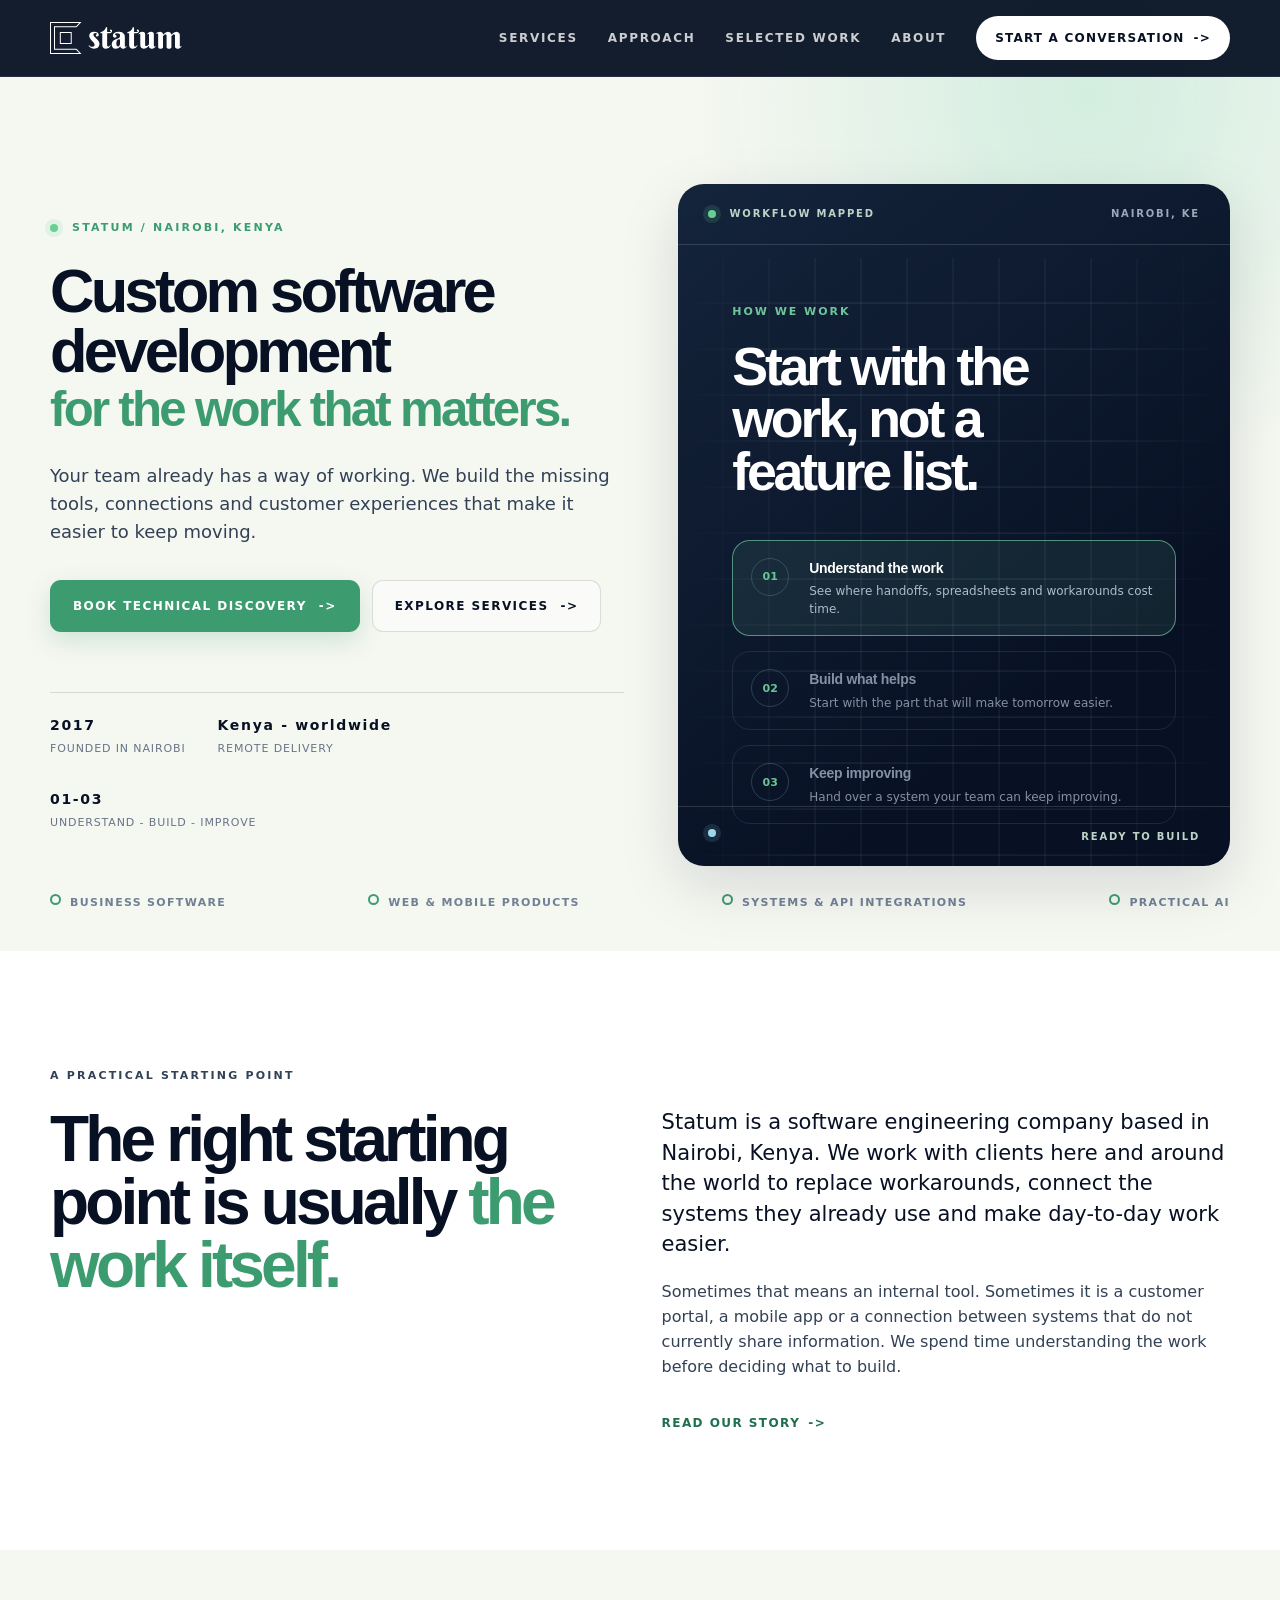
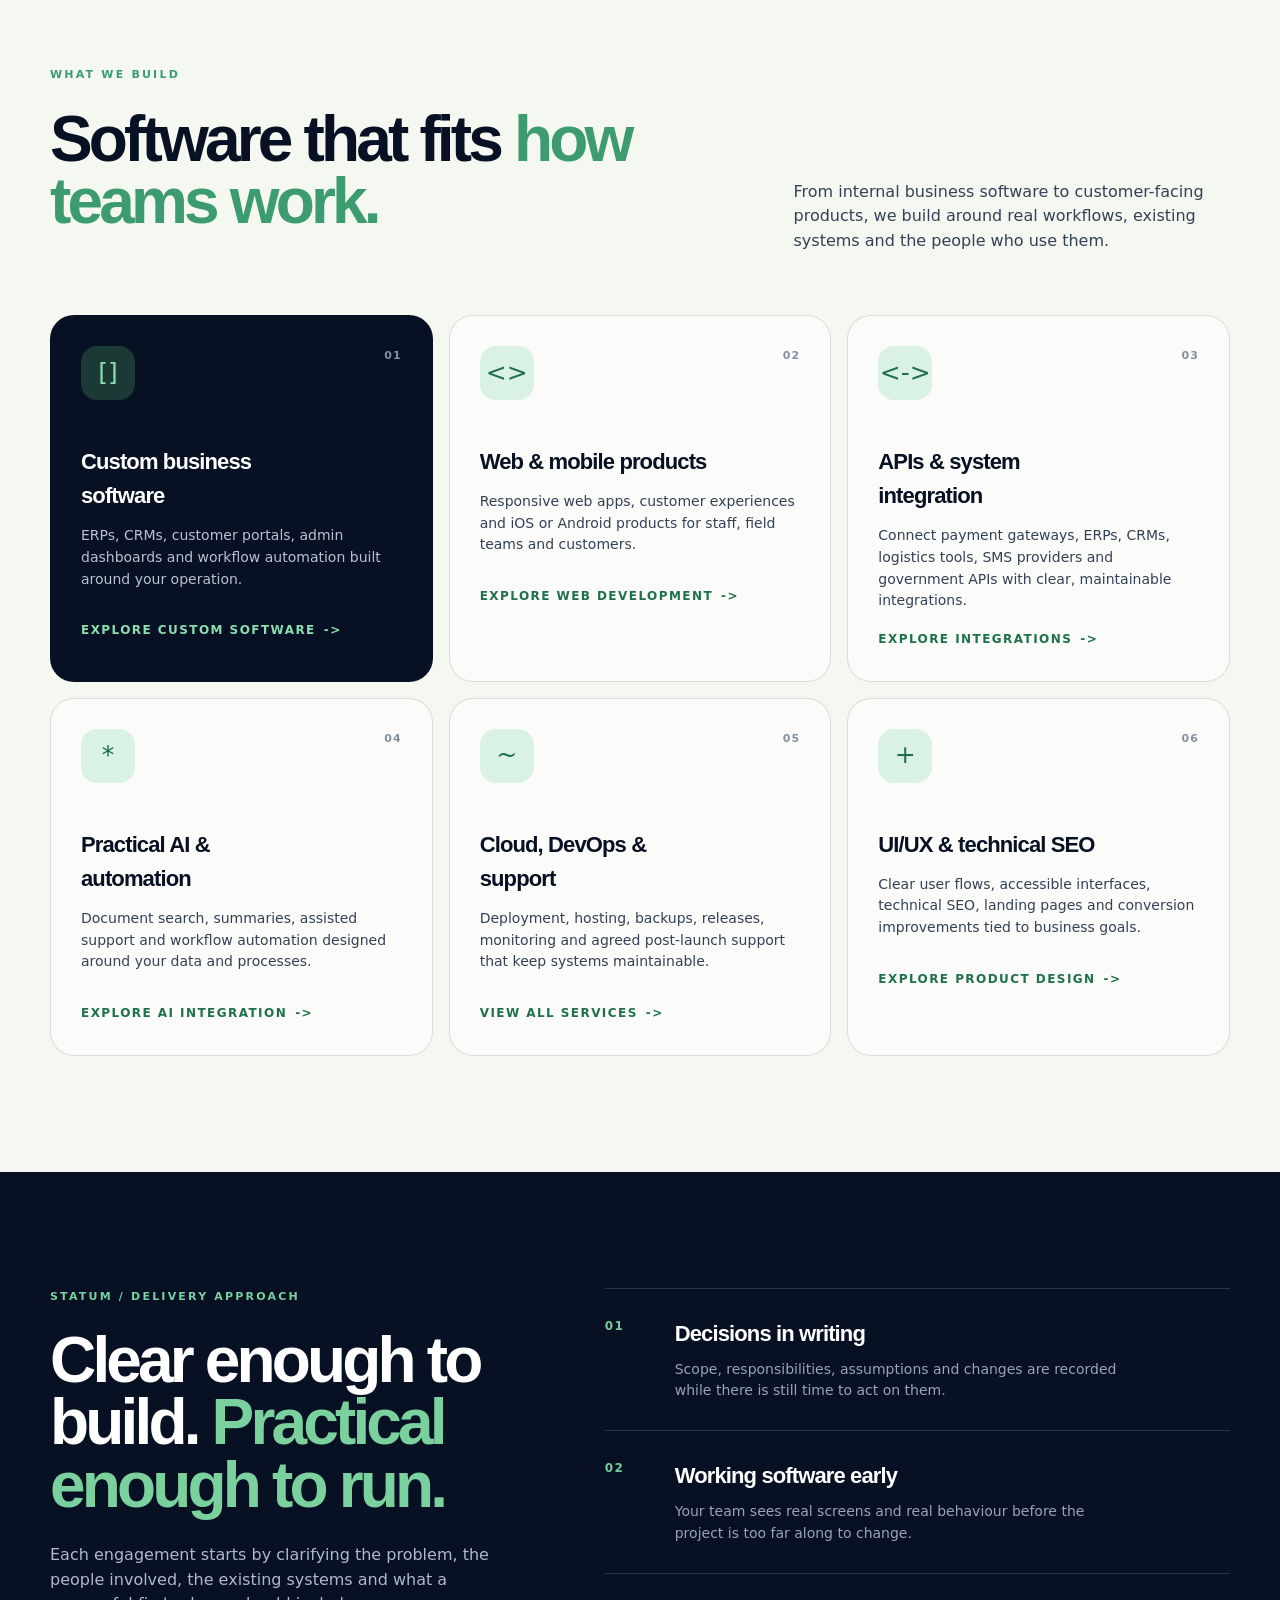
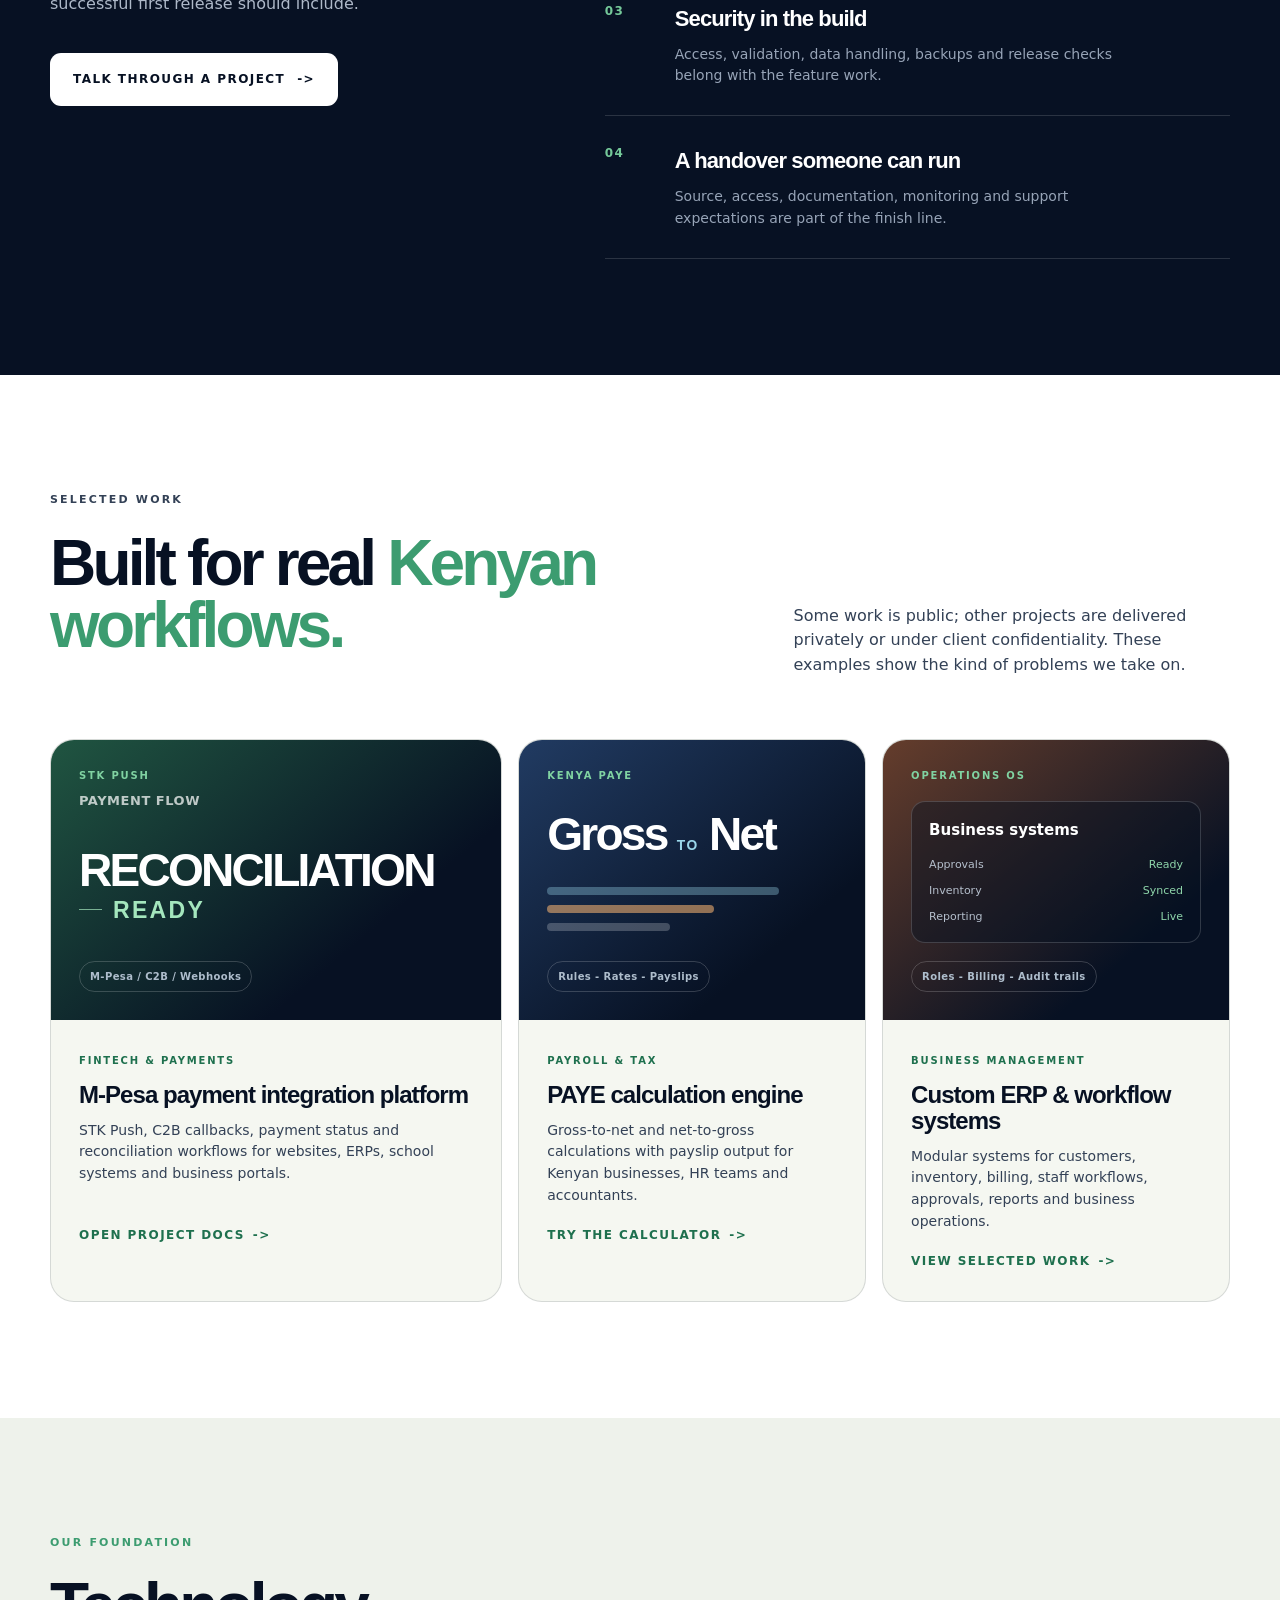
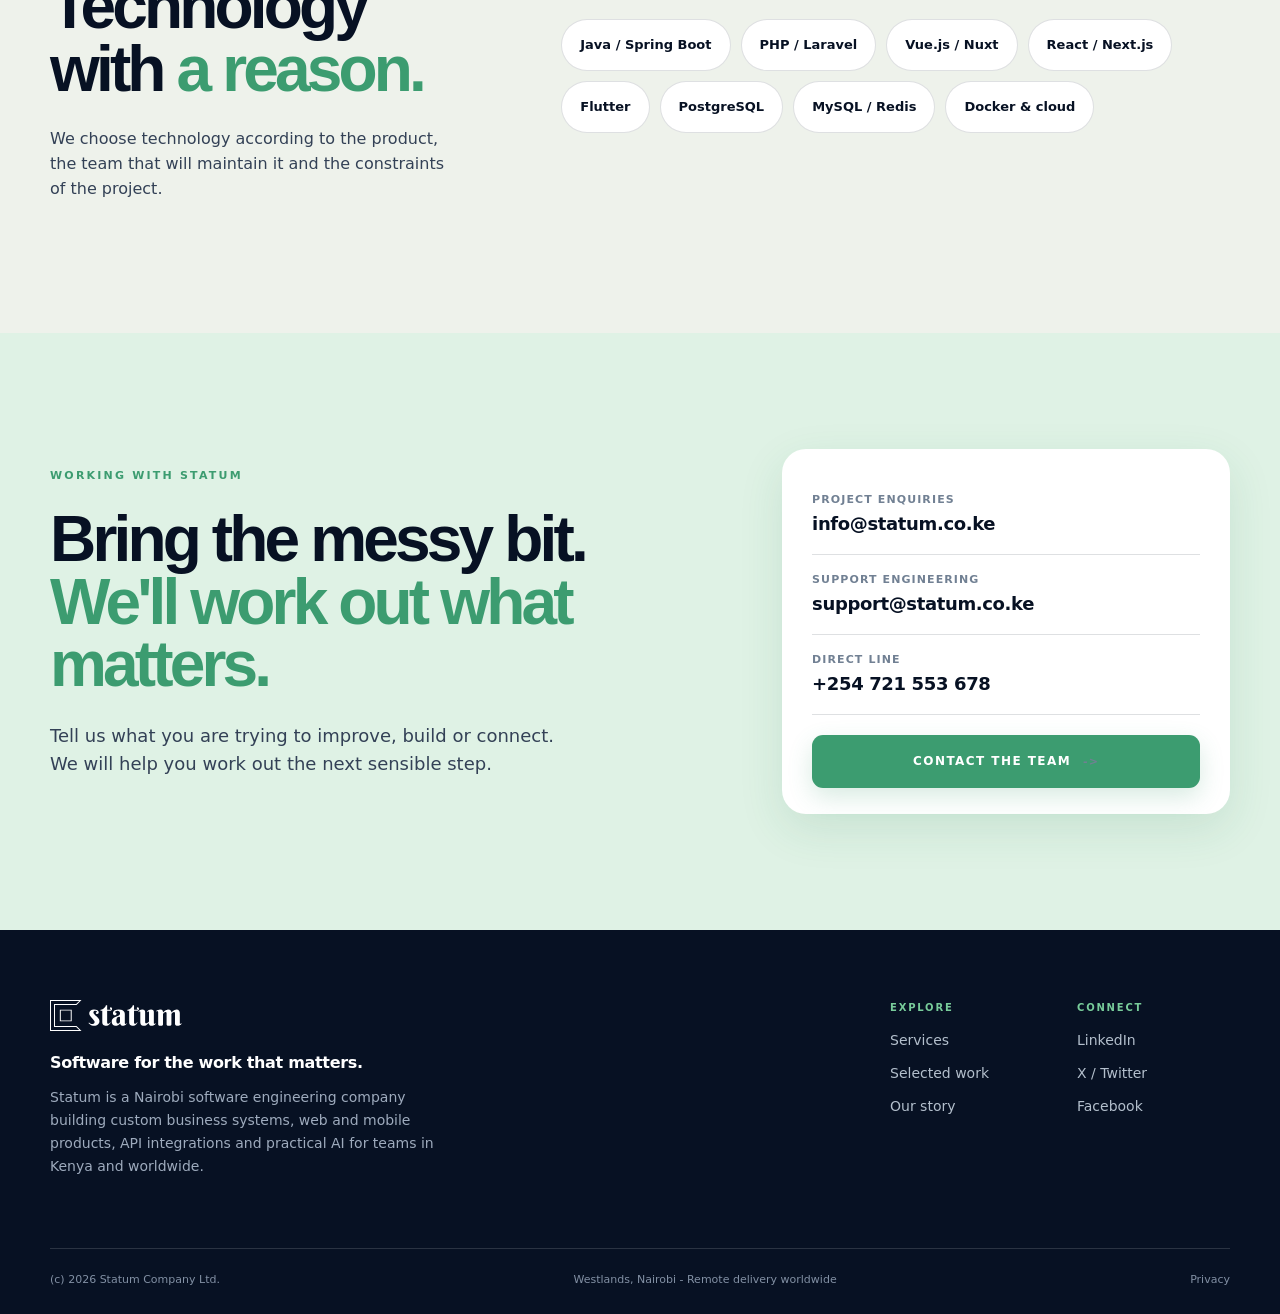
==== commit e4b21c3b: "Refine homepage typography and footer SEO copy" ====
--- a/index.html
+++ b/index.html
@@ -21,7 +21,7 @@
       content="We build the missing tools, connections and customer experiences that make work easier to move forward."
     />
     <meta property="og:url" content="https://statum.co.ke/" />
-    <meta property="og:image" content="https://statum.co.ke/og-image.png" />
+    <meta property="og:image" content="https://statumke.github.io/og-image.png" />
     <meta property="og:image:alt" content="Statum - software for the work that matters" />
     <meta property="og:image:type" content="image/png" />
     <meta property="og:image:width" content="1200" />
@@ -34,7 +34,7 @@
       name="twitter:description"
       content="Custom business systems, web and mobile products, integrations and practical AI from Nairobi."
     />
-    <meta name="twitter:image" content="https://statum.co.ke/og-image.png" />
+    <meta name="twitter:image" content="https://statumke.github.io/og-image.png" />
 
     <link rel="icon" href="assets/favicon.ico" type="image/x-icon" />
     <link rel="stylesheet" href="styles.css" />
@@ -104,7 +104,7 @@
         <div class="container hero-grid">
           <div class="hero-copy">
             <p class="eyebrow"><span class="status-dot"></span> Statum / Nairobi, Kenya</p>
-            <h1 id="hero-title">Custom software development <em>for the work that matters.</em></h1>
+            <h1 id="hero-title"><span>Custom software</span><span>development</span><em>for the work that matters.</em></h1>
             <p class="hero-lede">
               Your team already has a way of working. We build the missing tools, connections and customer experiences that make it easier to keep moving.
             </p>
@@ -186,8 +186,8 @@
         <div class="container">
           <div class="section-heading split-heading"><div><p class="eyebrow eyebrow-dark">Selected work</p><h2 id="work-title">Built for real <em>Kenyan workflows.</em></h2></div><p>Some work is public; other projects are delivered privately or under client confidentiality. These examples show the kind of problems we take on.</p></div>
           <div class="work-grid">
-            <article class="work-card work-card-large"><div class="work-art work-art-payment"><span>STK PUSH</span><span>PAYMENT FLOW</span><strong>RECONCILIATION READY</strong><span class="work-chip">M-Pesa / C2B / Webhooks</span></div><div class="work-meta"><span>Fintech &amp; payments</span><h3>M-Pesa payment integration platform</h3><p>STK Push, C2B callbacks, payment status and reconciliation workflows for websites, ERPs, school systems and business portals.</p><a href="https://docs.statum.co.ke/">Open project docs <span aria-hidden="true">-&gt;</span></a></div></article>
-            <article class="work-card"><div class="work-art work-art-tax"><span>KENYA PAYE</span><strong>Gross -&gt; Net</strong><div class="tax-lines"><i></i><i></i><i></i></div><span class="work-chip">Rules - Rates - Payslips</span></div><div class="work-meta"><span>Payroll &amp; tax</span><h3>PAYE calculation engine</h3><p>Gross-to-net and net-to-gross calculations with payslip output for Kenyan businesses, HR teams and accountants.</p><a href="https://calculator.statum.co.ke/salary-calculator-kenya">Try the calculator <span aria-hidden="true">-&gt;</span></a></div></article>
+            <article class="work-card work-card-large"><div class="work-art work-art-payment"><div class="work-art-heading"><span>STK PUSH</span><span>Payment flow</span></div><strong class="payment-title"><span>Reconciliation</span><span>Ready</span></strong><span class="work-chip">M-Pesa / C2B / Webhooks</span></div><div class="work-meta"><span>Fintech &amp; payments</span><h3>M-Pesa payment integration platform</h3><p>STK Push, C2B callbacks, payment status and reconciliation workflows for websites, ERPs, school systems and business portals.</p><a href="https://docs.statum.co.ke/">Open project docs <span aria-hidden="true">-&gt;</span></a></div></article>
+            <article class="work-card"><div class="work-art work-art-tax"><span>KENYA PAYE</span><strong class="tax-title"><span>Gross</span><small>to</small><span>Net</span></strong><div class="tax-lines"><i></i><i></i><i></i></div><span class="work-chip">Rules - Rates - Payslips</span></div><div class="work-meta"><span>Payroll &amp; tax</span><h3>PAYE calculation engine</h3><p>Gross-to-net and net-to-gross calculations with payslip output for Kenyan businesses, HR teams and accountants.</p><a href="https://calculator.statum.co.ke/salary-calculator-kenya">Try the calculator <span aria-hidden="true">-&gt;</span></a></div></article>
             <article class="work-card"><div class="work-art work-art-system"><span>OPERATIONS OS</span><div class="system-window"><b>Business systems</b><span>Approvals <em>Ready</em></span><span>Inventory <em>Synced</em></span><span>Reporting <em>Live</em></span></div><span class="work-chip">Roles - Billing - Audit trails</span></div><div class="work-meta"><span>Business management</span><h3>Custom ERP &amp; workflow systems</h3><p>Modular systems for customers, inventory, billing, staff workflows, approvals, reports and business operations.</p><a href="https://statum.co.ke/services/our-portfolio-products">View selected work <span aria-hidden="true">-&gt;</span></a></div></article>
           </div>
         </div>
@@ -204,7 +204,7 @@
 
     <footer class="site-footer">
       <div class="container footer-grid">
-        <div><a class="brand brand-footer" href="#top" aria-label="Statum home"><img class="official-logo" src="assets/statum-logo.svg" alt="" aria-hidden="true" /></a><p>Software for the work that matters.<br />Based in Kenya. Built for the way teams work.</p></div>
+        <div class="footer-copy"><a class="brand brand-footer" href="#top" aria-label="Statum home"><img class="official-logo" src="assets/statum-logo.svg" alt="" aria-hidden="true" /></a><p class="footer-tagline">Software for the work that matters.</p><p class="footer-description">Statum is a Nairobi software engineering company building custom business systems, web and mobile products, API integrations and practical AI for teams in Kenya and worldwide.</p></div>
         <div class="footer-links"><div><p class="footer-label">Explore</p><a href="#services">Services</a><a href="#work">Selected work</a><a href="https://statum.co.ke/about-us">Our story</a></div><div><p class="footer-label">Connect</p><a href="https://www.linkedin.com/company/statum-company-ltd" rel="me">LinkedIn</a><a href="https://x.com/StatumLtd" rel="me">X / Twitter</a><a href="https://www.facebook.com/StatumLtd/" rel="me">Facebook</a></div></div>
       </div>
       <div class="container footer-bottom"><span>(c) <span data-year>2026</span> Statum Company Ltd.</span><span>Westlands, Nairobi - Remote delivery worldwide</span><a href="https://statum.co.ke/privacy-policy">Privacy</a></div>
--- a/styles.css
+++ b/styles.css
@@ -41,14 +41,17 @@
 .menu-toggle { display: none; background: none; border: 0; color: var(--white); padding: 8px; cursor: pointer; }
 
 .hero { padding-top: 184px; padding-bottom: 0; background: radial-gradient(circle at 85% 10%, rgba(189, 231, 213, .62), transparent 28%), var(--paper); overflow: hidden; }
-.hero-grid { display: grid; grid-template-columns: minmax(0, .94fr) minmax(420px, 1.06fr); align-items: center; gap: 68px; }
+.hero-grid { display: grid; grid-template-columns: minmax(0, 1.02fr) minmax(0, .98fr); align-items: center; gap: 54px; }
 .eyebrow { margin: 0 0 24px; color: var(--green); font-size: 11px; font-weight: 900; letter-spacing: .2em; text-transform: uppercase; }
 .eyebrow-dark { color: var(--ink-soft); }
 .status-dot { display: inline-block; width: 8px; height: 8px; margin-right: 8px; border-radius: 50%; background: #66d094; box-shadow: 0 0 0 5px rgba(102, 208, 148, .14); vertical-align: middle; }
 .status-dot-blue { background: var(--blue); box-shadow: 0 0 0 5px rgba(154, 215, 234, .12); }
 h1, h2, h3, p { margin-top: 0; }
+h1, h2, h3 { font-family: "Avenir Next", "Helvetica Neue", "Segoe UI", sans-serif; }
 h1, h2 { letter-spacing: -.06em; line-height: .98; }
-h1 { max-width: 720px; margin-bottom: 28px; font-size: clamp(52px, 7vw, 92px); }
+h1 { max-width: 650px; margin-bottom: 28px; font-size: clamp(46px, 4.8vw, 70px); font-weight: 800; }
+h1 > span, h1 > em { display: block; }
+h1 em { max-width: 590px; margin-top: .08em; font-size: .8em; line-height: 1; letter-spacing: -.055em; }
 h1 em, h2 em { color: var(--green); font-style: normal; }
 .hero-lede { max-width: 590px; margin-bottom: 34px; color: var(--ink-soft); font-size: 18px; }
 .button-row { display: flex; flex-wrap: wrap; gap: 12px; }
@@ -122,8 +125,15 @@
 .work-grid { display: grid; grid-template-columns: 1.3fr 1fr 1fr; gap: 16px; }
 .work-card { overflow: hidden; border: 1px solid var(--line); border-radius: var(--radius); background: var(--paper); }
 .work-art { min-height: 280px; display: flex; flex-direction: column; justify-content: space-between; padding: 28px; background: var(--night); color: var(--white); }
-.work-art > span:first-child { color: #80d3a2; font-size: 10px; font-weight: 900; letter-spacing: .18em; }
-.work-art strong { font-size: clamp(30px, 4vw, 50px); letter-spacing: -.06em; }
+.work-art-heading { display: grid; gap: 7px; }
+.work-art-heading span:first-child, .work-art > span:first-child { color: #80d3a2; font-size: 10px; font-weight: 900; letter-spacing: .18em; text-transform: uppercase; }
+.work-art-heading span:last-child { color: rgba(255, 255, 255, .72); font-size: 13px; font-weight: 600; letter-spacing: .04em; text-transform: uppercase; }
+.work-art strong { font-family: "Avenir Next", "Helvetica Neue", "Segoe UI", sans-serif; font-size: clamp(30px, 3.6vw, 48px); font-weight: 800; letter-spacing: -.06em; line-height: .94; }
+.payment-title { display: grid; gap: 7px; text-transform: uppercase; }
+.payment-title span:last-child { color: #a4e6bd; font-size: .5em; letter-spacing: .1em; line-height: 1; }
+.payment-title span:last-child::before { content: ""; display: inline-block; width: 23px; height: 1px; margin: 0 11px 5px 0; background: currentColor; opacity: .7; vertical-align: middle; }
+.tax-title { display: flex; align-items: baseline; gap: .22em; }
+.tax-title small { color: #9ad7ea; font-family: "Avenir Next", "Helvetica Neue", "Segoe UI", sans-serif; font-size: .3em; font-weight: 800; letter-spacing: .12em; text-transform: uppercase; }
 .work-chip { align-self: flex-start; padding: 7px 10px; border: 1px solid rgba(255, 255, 255, .18); border-radius: 99px; color: #aebdcc !important; font-size: 10px !important; font-weight: 700 !important; letter-spacing: .04em !important; }
 .work-art-payment { background: linear-gradient(140deg, #205541, #071123 70%); }
 .work-art-tax { background: linear-gradient(140deg, #213b62, #071123 74%); }
@@ -161,6 +171,9 @@
 .footer-grid { display: grid; grid-template-columns: 1fr 1fr; gap: 80px; padding-bottom: 70px; }
 .brand-footer { margin-bottom: 20px; }
 .site-footer p { color: #9eabbd; font-size: 14px; }
+.footer-copy { max-width: 430px; }
+.footer-tagline { margin-bottom: 10px; color: var(--white) !important; font-size: 16px !important; font-weight: 700; letter-spacing: -.02em; }
+.footer-description { max-width: 410px; margin-bottom: 0; line-height: 1.65; }
 .footer-links { display: grid; grid-template-columns: 1fr 1fr; gap: 34px; justify-self: end; min-width: min(100%, 340px); }
 .footer-links > div { display: grid; align-content: start; gap: 11px; }
 .footer-label { margin-bottom: 4px; color: #78cc9a !important; font-size: 10px !important; font-weight: 900; letter-spacing: .18em; text-transform: uppercase; }
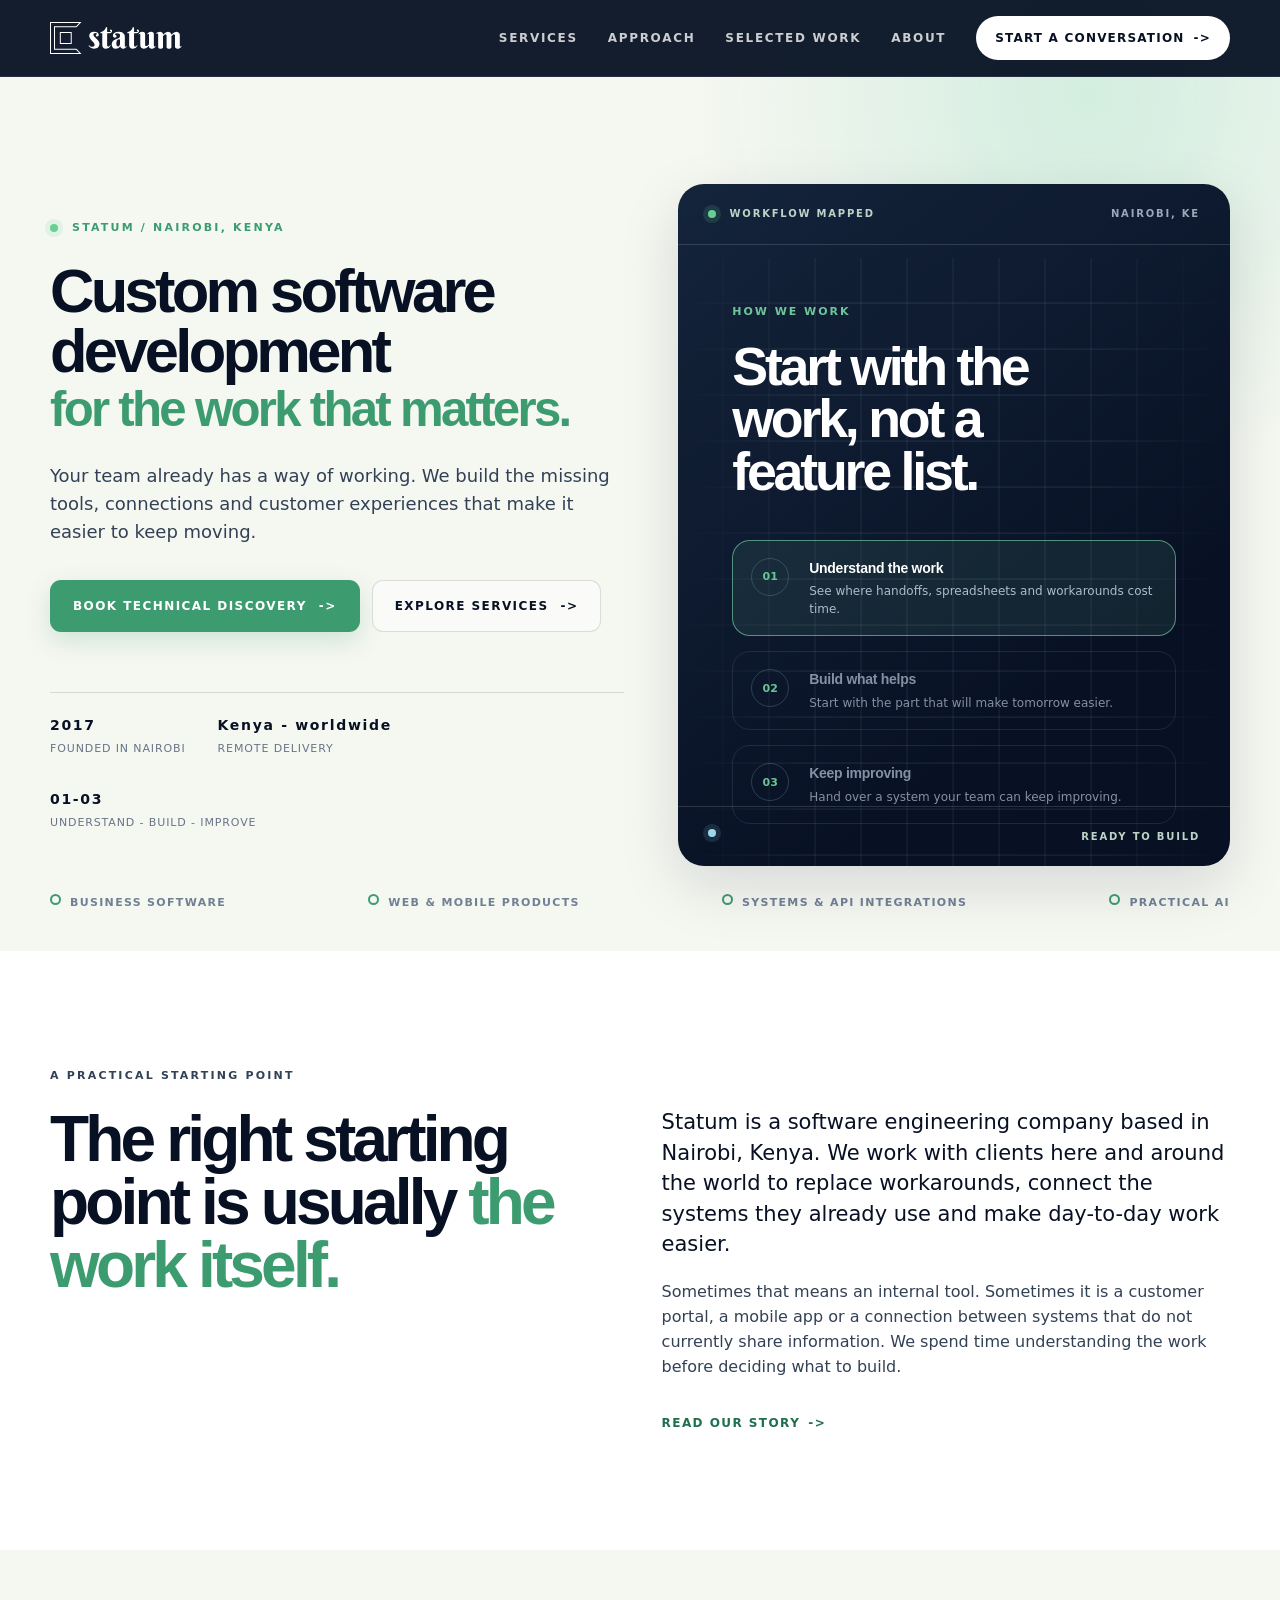
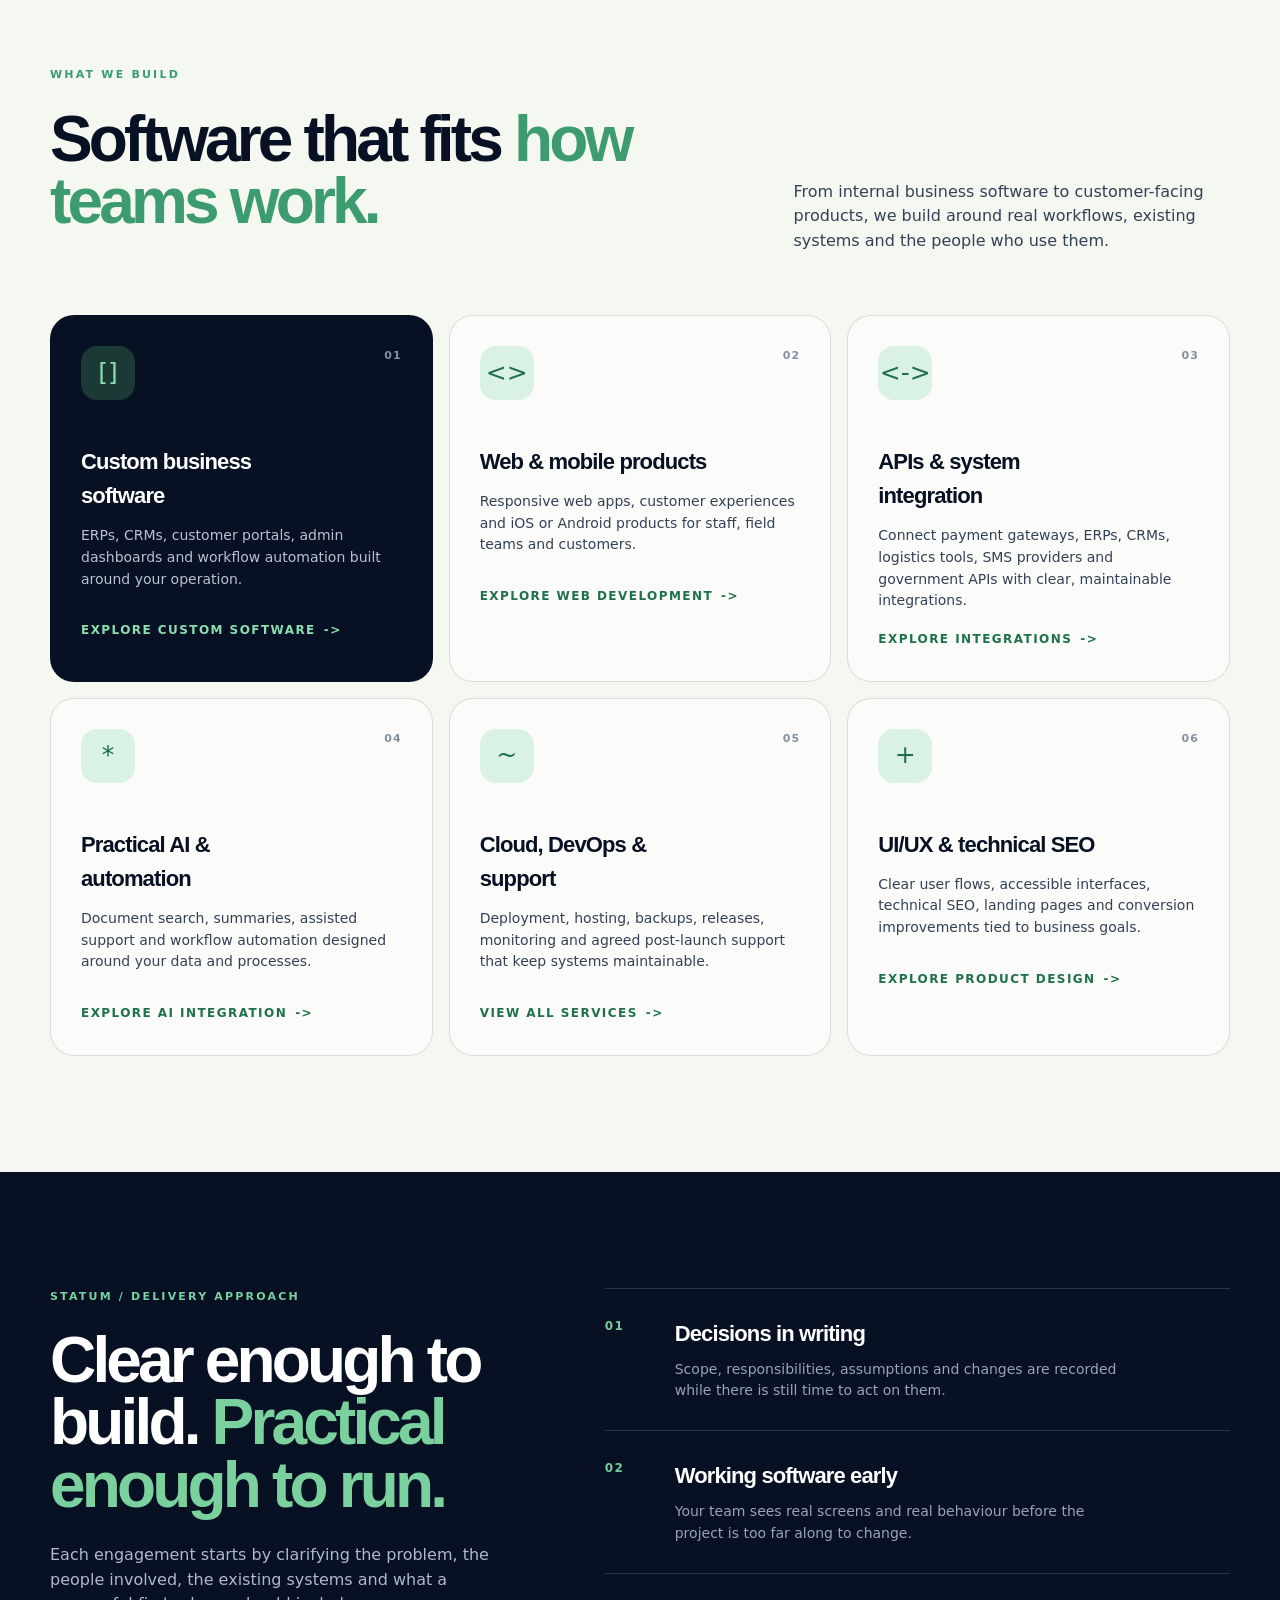
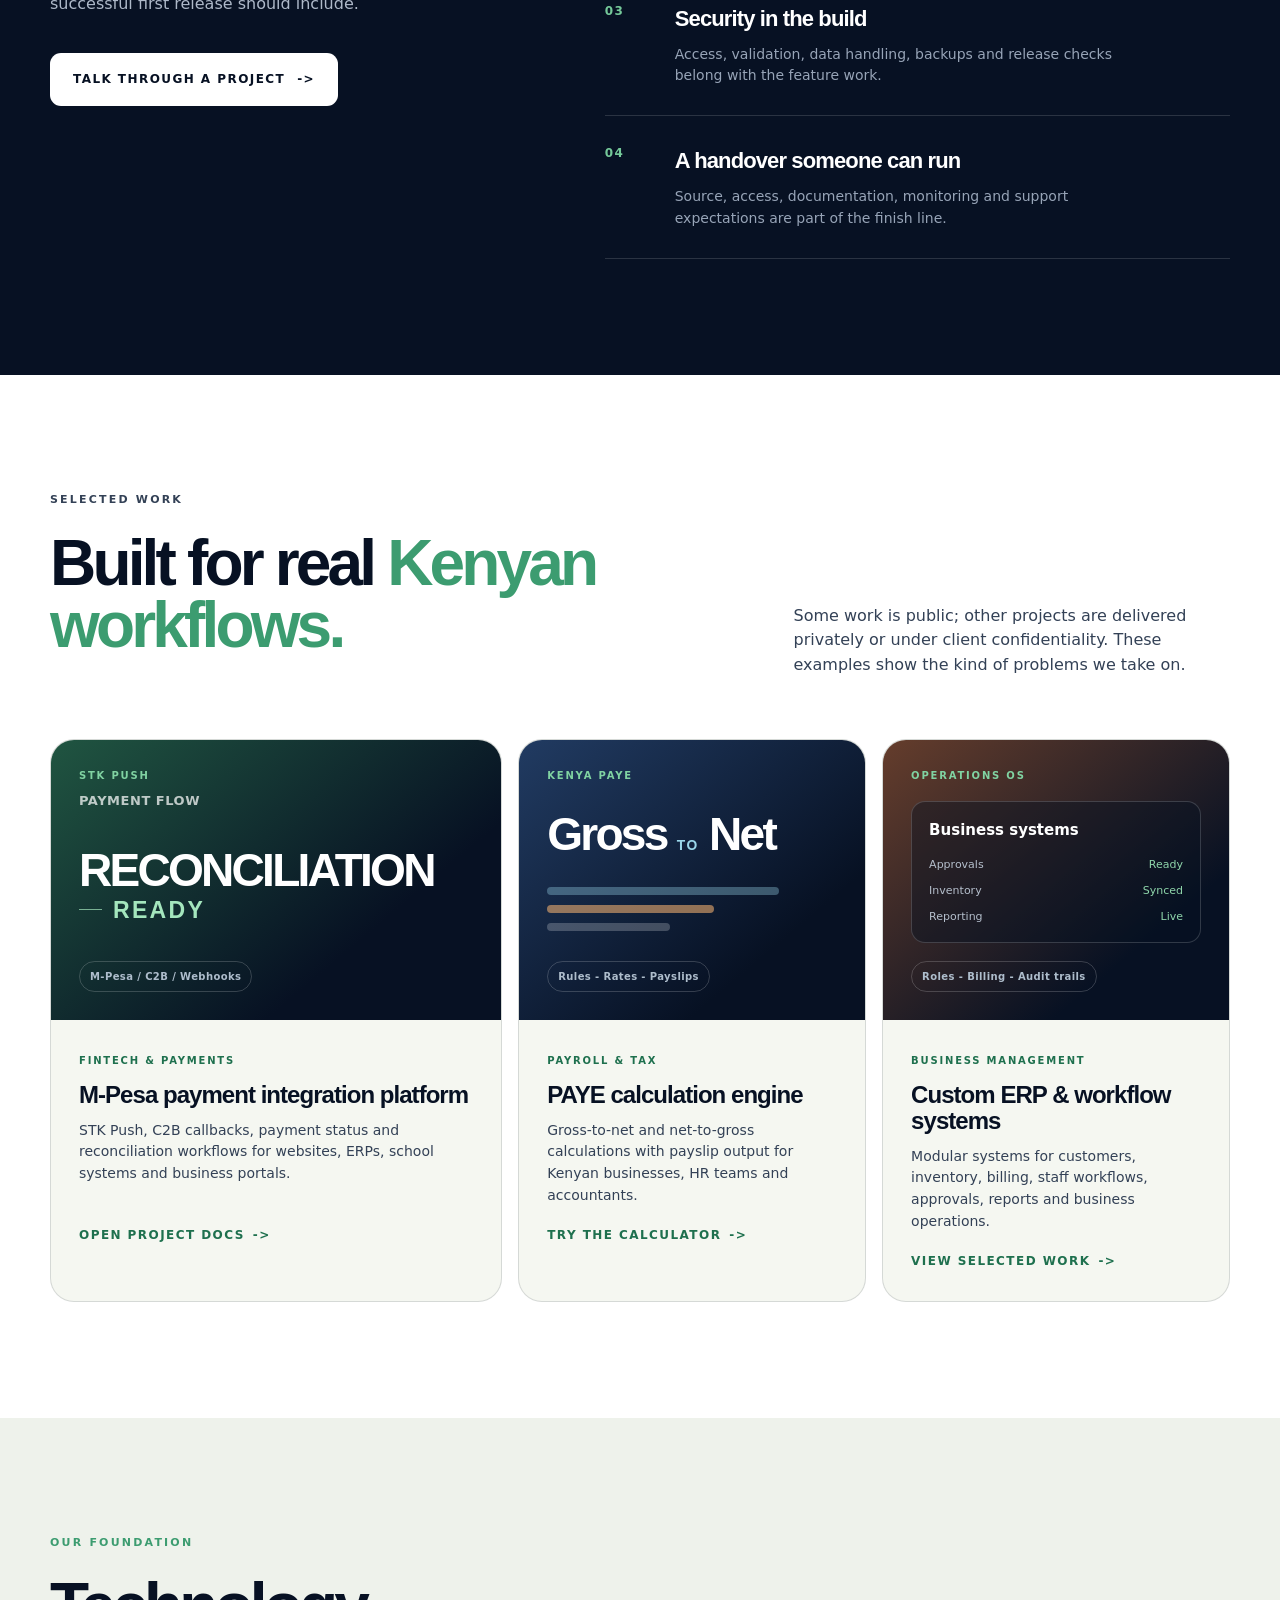
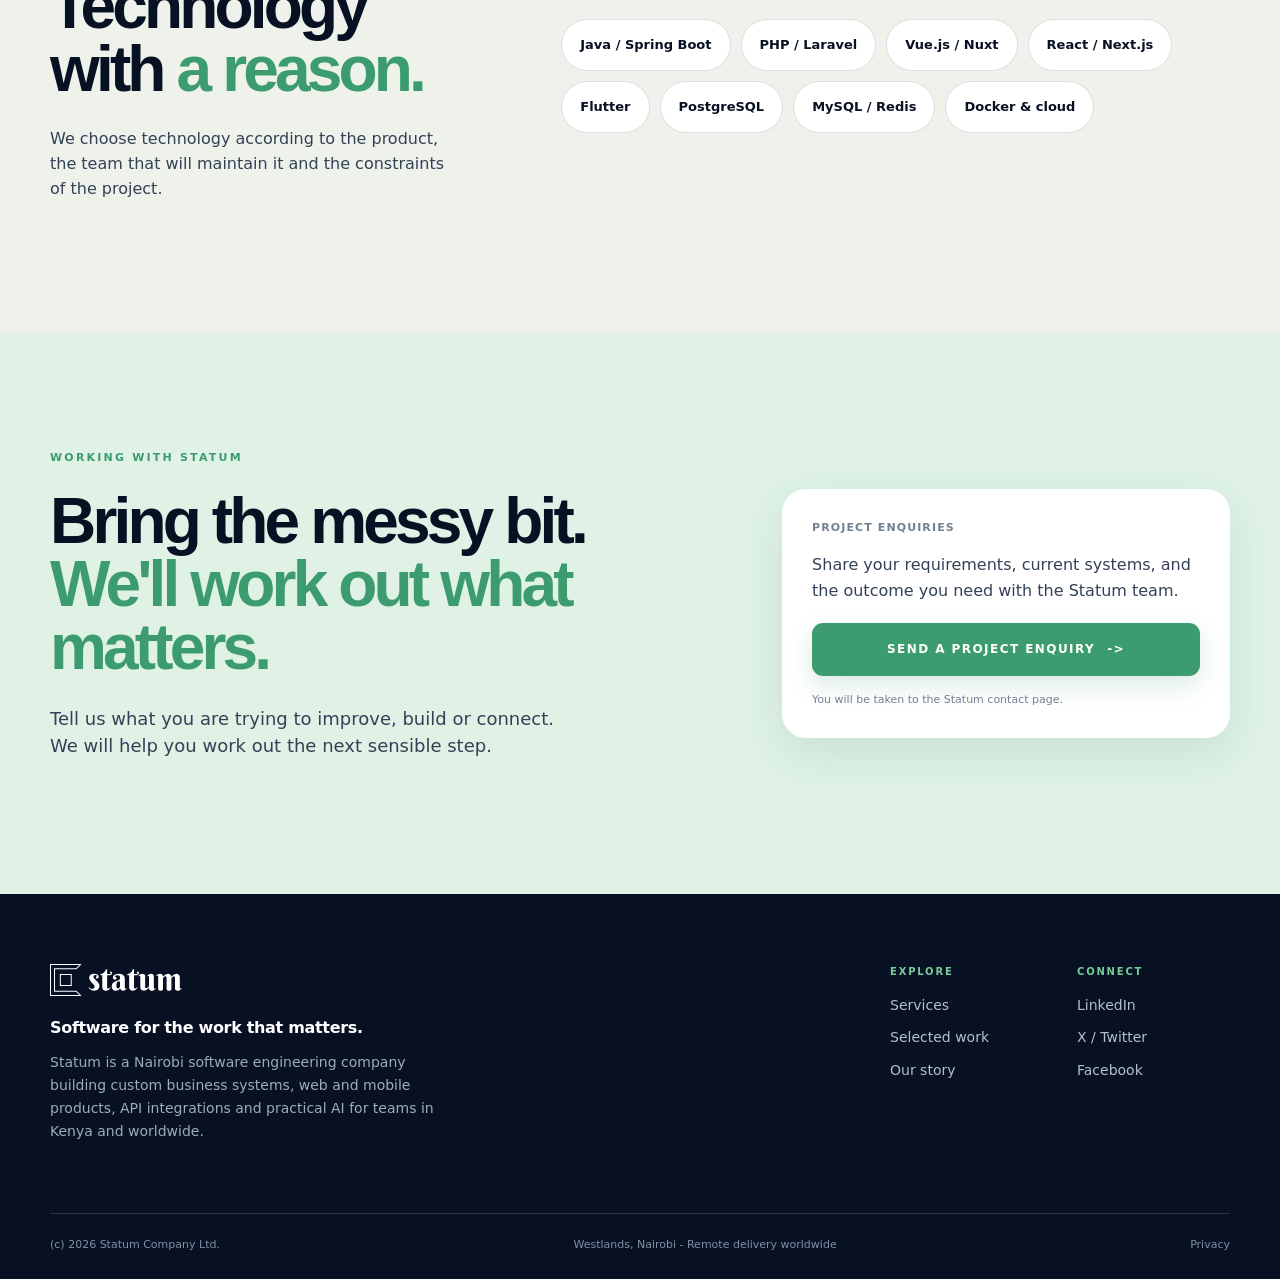
==== commit 203abd74: "Protect public contact details on landing page" ====
--- a/index.html
+++ b/index.html
@@ -47,8 +47,6 @@
         "url": "https://statum.co.ke/",
         "description": "Nairobi-based software engineering company building custom business systems, web and mobile products, system integrations and practical AI.",
         "foundingDate": "2017",
-        "email": "info@statum.co.ke",
-        "telephone": "+254721553678",
         "address": {
           "@type": "PostalAddress",
           "addressLocality": "Nairobi",
@@ -109,7 +107,7 @@
               Your team already has a way of working. We build the missing tools, connections and customer experiences that make it easier to keep moving.
             </p>
             <div class="button-row">
-              <a class="button button-primary" href="mailto:info@statum.co.ke?subject=Project%20enquiry">Book technical discovery <span aria-hidden="true">-&gt;</span></a>
+              <a class="button button-primary" href="https://statum.co.ke/get-in-touch-with-us">Book technical discovery <span aria-hidden="true">-&gt;</span></a>
               <a class="button button-secondary" href="https://statum.co.ke/services">Explore services <span aria-hidden="true">-&gt;</span></a>
             </div>
             <div class="hero-proof" aria-label="Statum facts">
@@ -172,7 +170,7 @@
 
       <section class="section approach-section" id="approach" aria-labelledby="approach-title">
         <div class="container approach-grid">
-          <div class="approach-intro"><p class="eyebrow">Statum / Delivery approach</p><h2 id="approach-title">Clear enough to build. <em>Practical enough to run.</em></h2><p>Each engagement starts by clarifying the problem, the people involved, the existing systems and what a successful first release should include.</p><a class="button button-light" href="mailto:info@statum.co.ke?subject=Technical%20discovery">Talk through a project <span aria-hidden="true">-&gt;</span></a></div>
+          <div class="approach-intro"><p class="eyebrow">Statum / Delivery approach</p><h2 id="approach-title">Clear enough to build. <em>Practical enough to run.</em></h2><p>Each engagement starts by clarifying the problem, the people involved, the existing systems and what a successful first release should include.</p><a class="button button-light" href="https://statum.co.ke/get-in-touch-with-us">Talk through a project <span aria-hidden="true">-&gt;</span></a></div>
           <div class="approach-list">
             <article><span>01</span><div><h3>Decisions in writing</h3><p>Scope, responsibilities, assumptions and changes are recorded while there is still time to act on them.</p></div></article>
             <article><span>02</span><div><h3>Working software early</h3><p>Your team sees real screens and real behaviour before the project is too far along to change.</p></div></article>
@@ -198,7 +196,7 @@
       </section>
 
       <section class="section contact-section" id="contact" aria-labelledby="contact-title">
-        <div class="container contact-grid"><div><p class="eyebrow">Working with Statum</p><h2 id="contact-title">Bring the messy bit. <em>We'll work out what matters.</em></h2><p>Tell us what you are trying to improve, build or connect. We will help you work out the next sensible step.</p></div><div class="contact-panel"><a href="mailto:info@statum.co.ke"><span>Project enquiries</span><strong>info@statum.co.ke</strong></a><a href="mailto:support@statum.co.ke"><span>Support engineering</span><strong>support@statum.co.ke</strong></a><a href="tel:+254721553678"><span>Direct line</span><strong>+254 721 553 678</strong></a><a class="button button-primary" href="https://statum.co.ke/get-in-touch-with-us">Contact the team <span aria-hidden="true">-&gt;</span></a></div></div>
+        <div class="container contact-grid"><div><p class="eyebrow">Working with Statum</p><h2 id="contact-title">Bring the messy bit. <em>We'll work out what matters.</em></h2><p>Tell us what you are trying to improve, build or connect. We will help you work out the next sensible step.</p></div><div class="contact-panel"><span class="contact-panel-label">Project enquiries</span><p class="contact-panel-copy">Share your requirements, current systems, and the outcome you need with the Statum team.</p><a class="button button-primary" href="https://statum.co.ke/get-in-touch-with-us">Send a project enquiry <span aria-hidden="true">-&gt;</span></a><p class="contact-panel-note">You will be taken to the Statum contact page.</p></div></div>
       </section>
     </main>
 
--- a/styles.css
+++ b/styles.css
@@ -160,12 +160,11 @@
 .contact-section { background: #dff2e5; }
 .contact-grid { display: grid; grid-template-columns: 1fr .72fr; gap: 110px; align-items: center; }
 .contact-grid > div:first-child p:last-child { max-width: 520px; color: var(--ink-soft); font-size: 18px; }
-.contact-panel { display: grid; gap: 0; padding: 26px 30px; border-radius: var(--radius); background: var(--white); box-shadow: 0 15px 45px rgba(30, 112, 78, .12); }
-.contact-panel a:not(.button) { display: grid; gap: 2px; padding: 16px 0; border-bottom: 1px solid var(--line); }
-.contact-panel a:not(.button):hover strong { color: var(--green); }
-.contact-panel span { color: #718093; font-size: 11px; font-weight: 800; letter-spacing: .1em; text-transform: uppercase; }
-.contact-panel strong { font-size: 18px; letter-spacing: -.02em; }
-.contact-panel .button { margin-top: 20px; }
+.contact-panel { display: grid; gap: 16px; padding: 30px; border-radius: var(--radius); background: var(--white); box-shadow: 0 15px 45px rgba(30, 112, 78, .12); }
+.contact-panel-label { color: #718093; font-size: 11px; font-weight: 800; letter-spacing: .1em; text-transform: uppercase; }
+.contact-panel-copy { margin: 0; color: var(--ink-soft); font-size: 16px; line-height: 1.6; }
+.contact-panel-note { margin: 0; color: #718093; font-size: 11px; line-height: 1.5; }
+.contact-panel .button { width: 100%; margin-top: 4px; }
 
 .site-footer { padding: 70px 0 26px; background: var(--night); color: var(--white); }
 .footer-grid { display: grid; grid-template-columns: 1fr 1fr; gap: 80px; padding-bottom: 70px; }
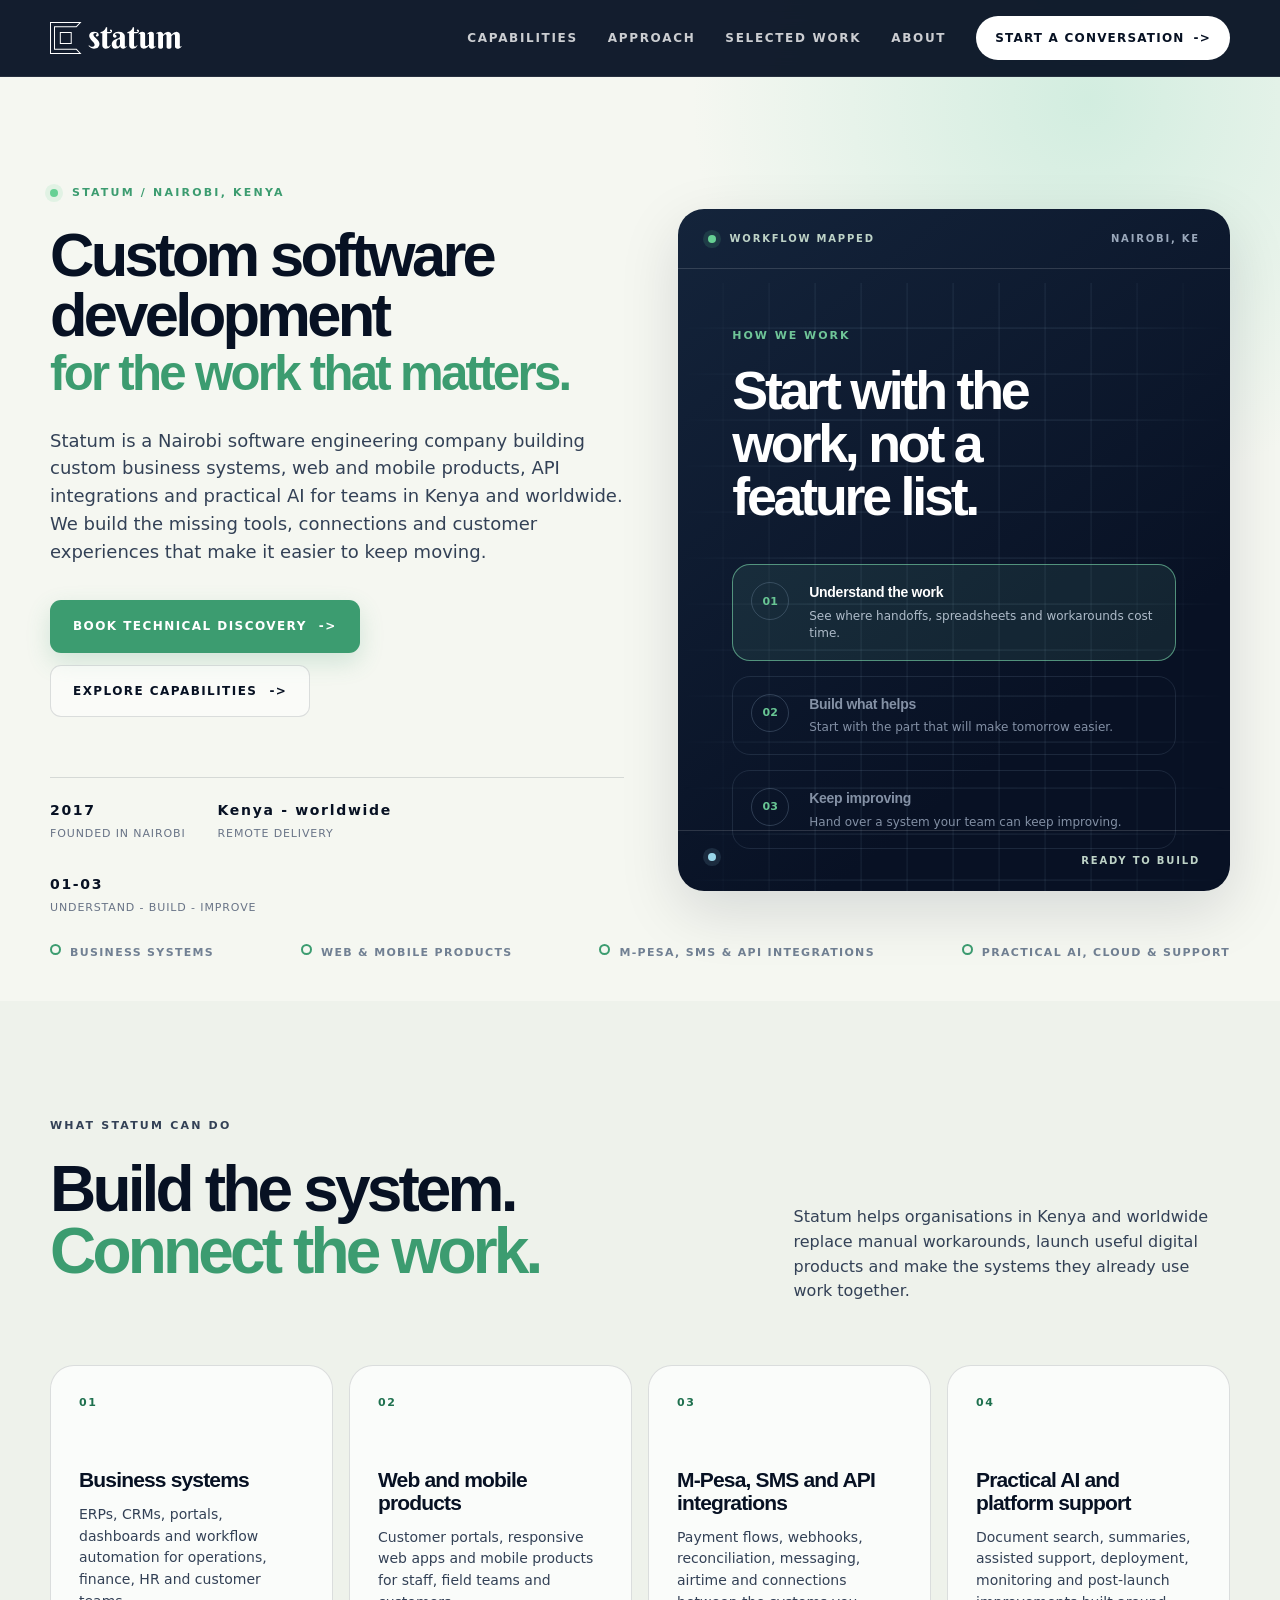
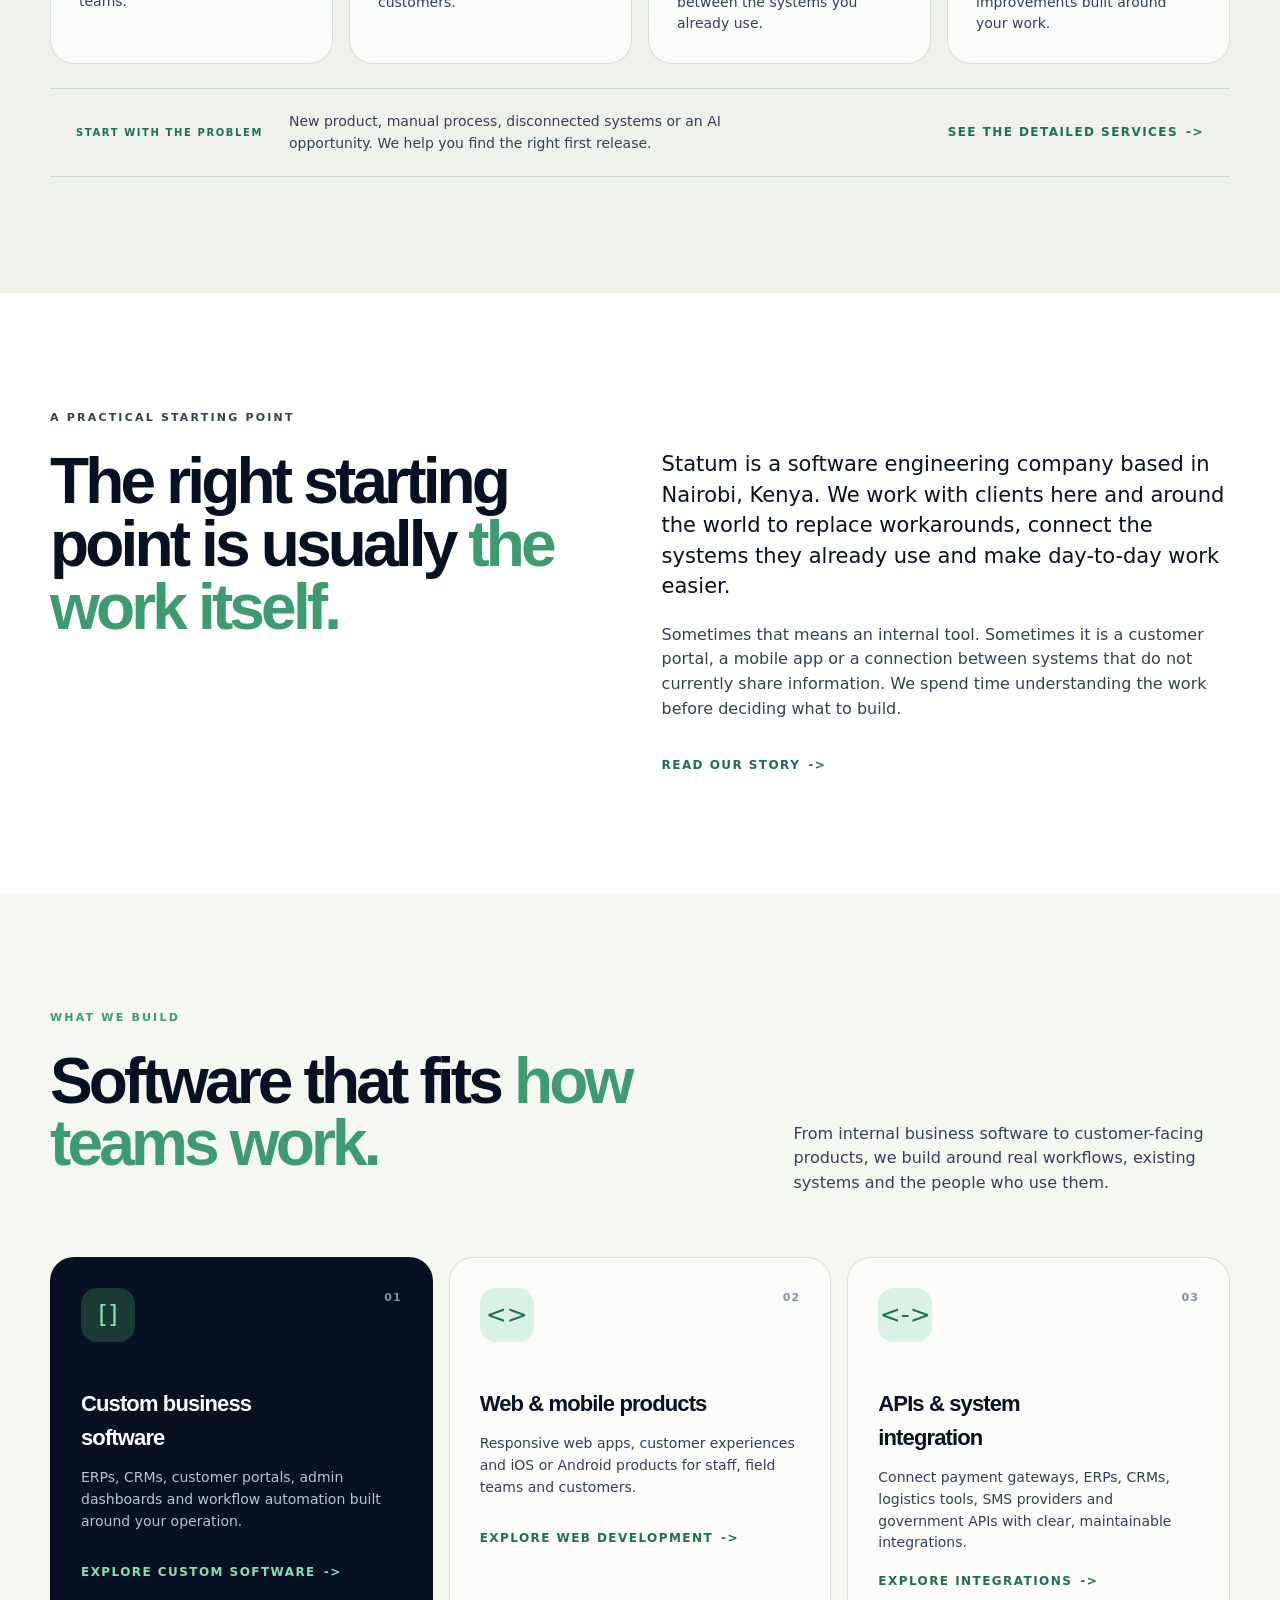
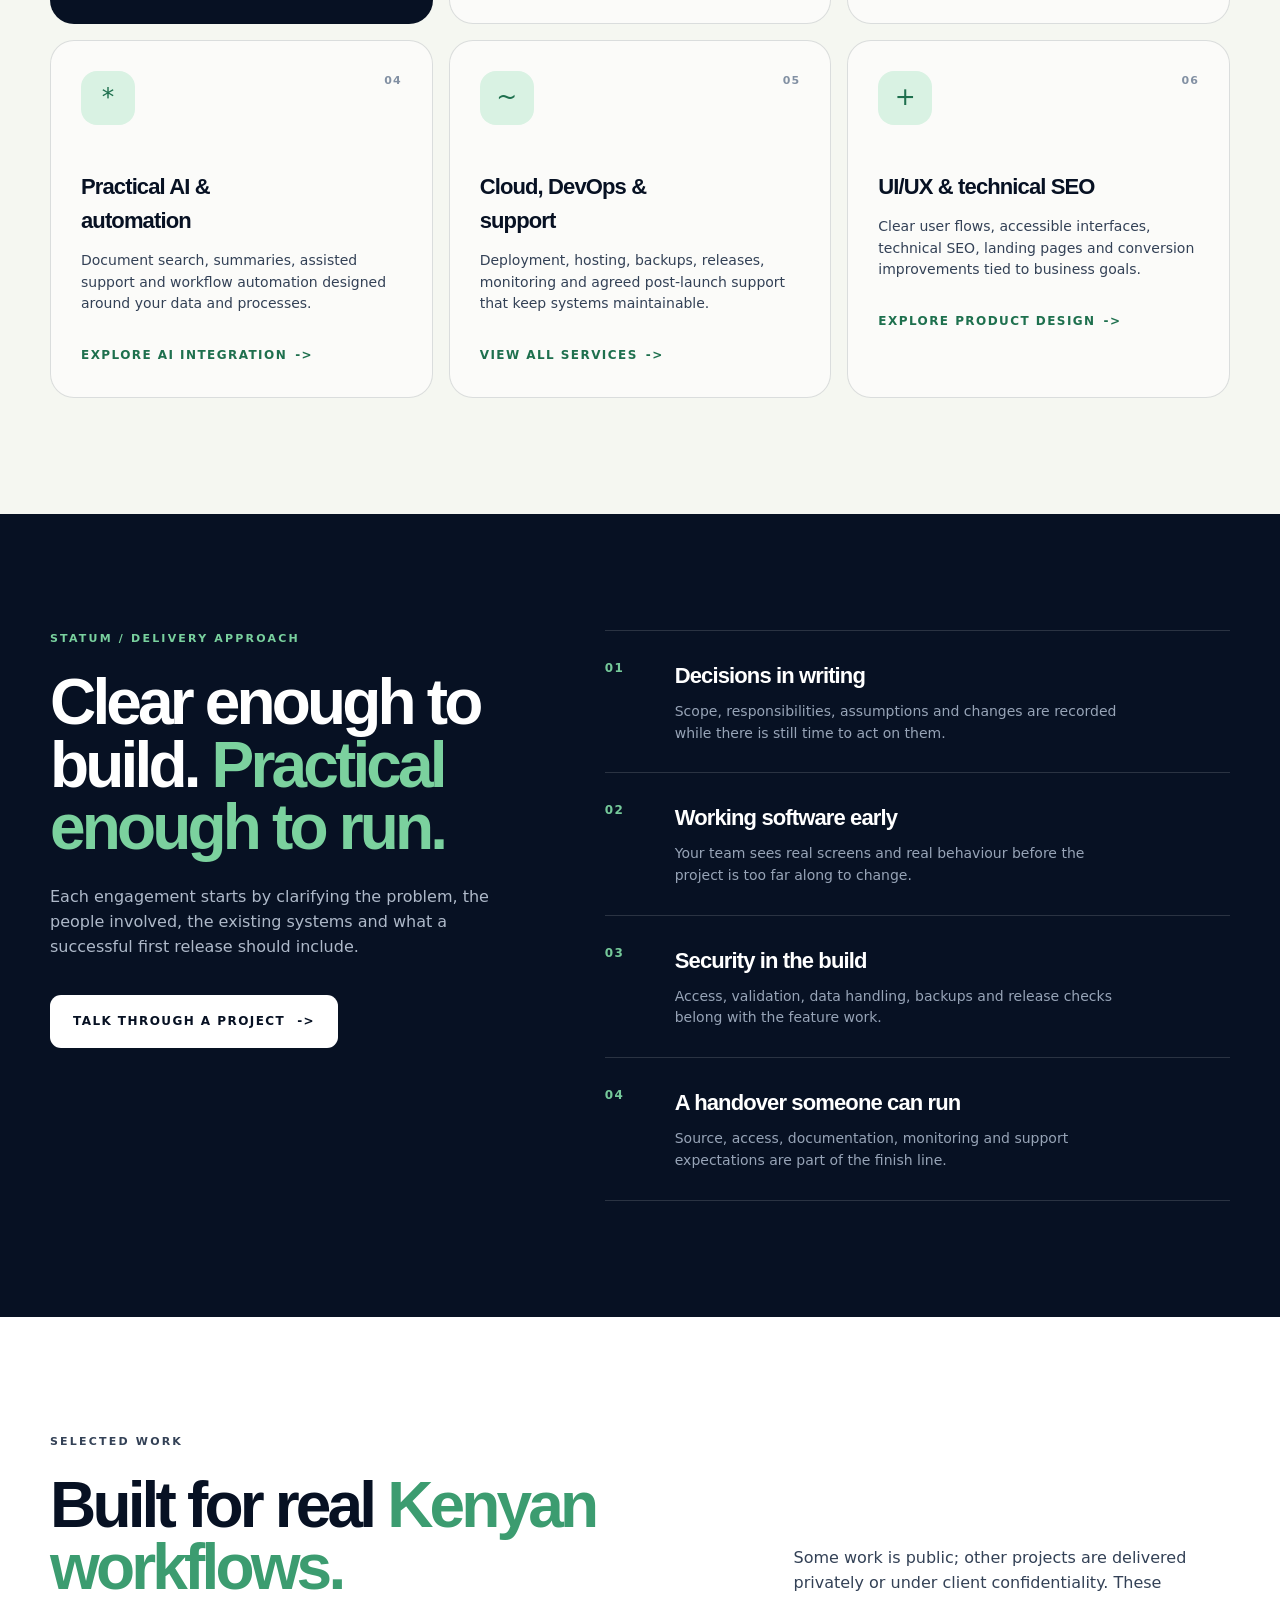
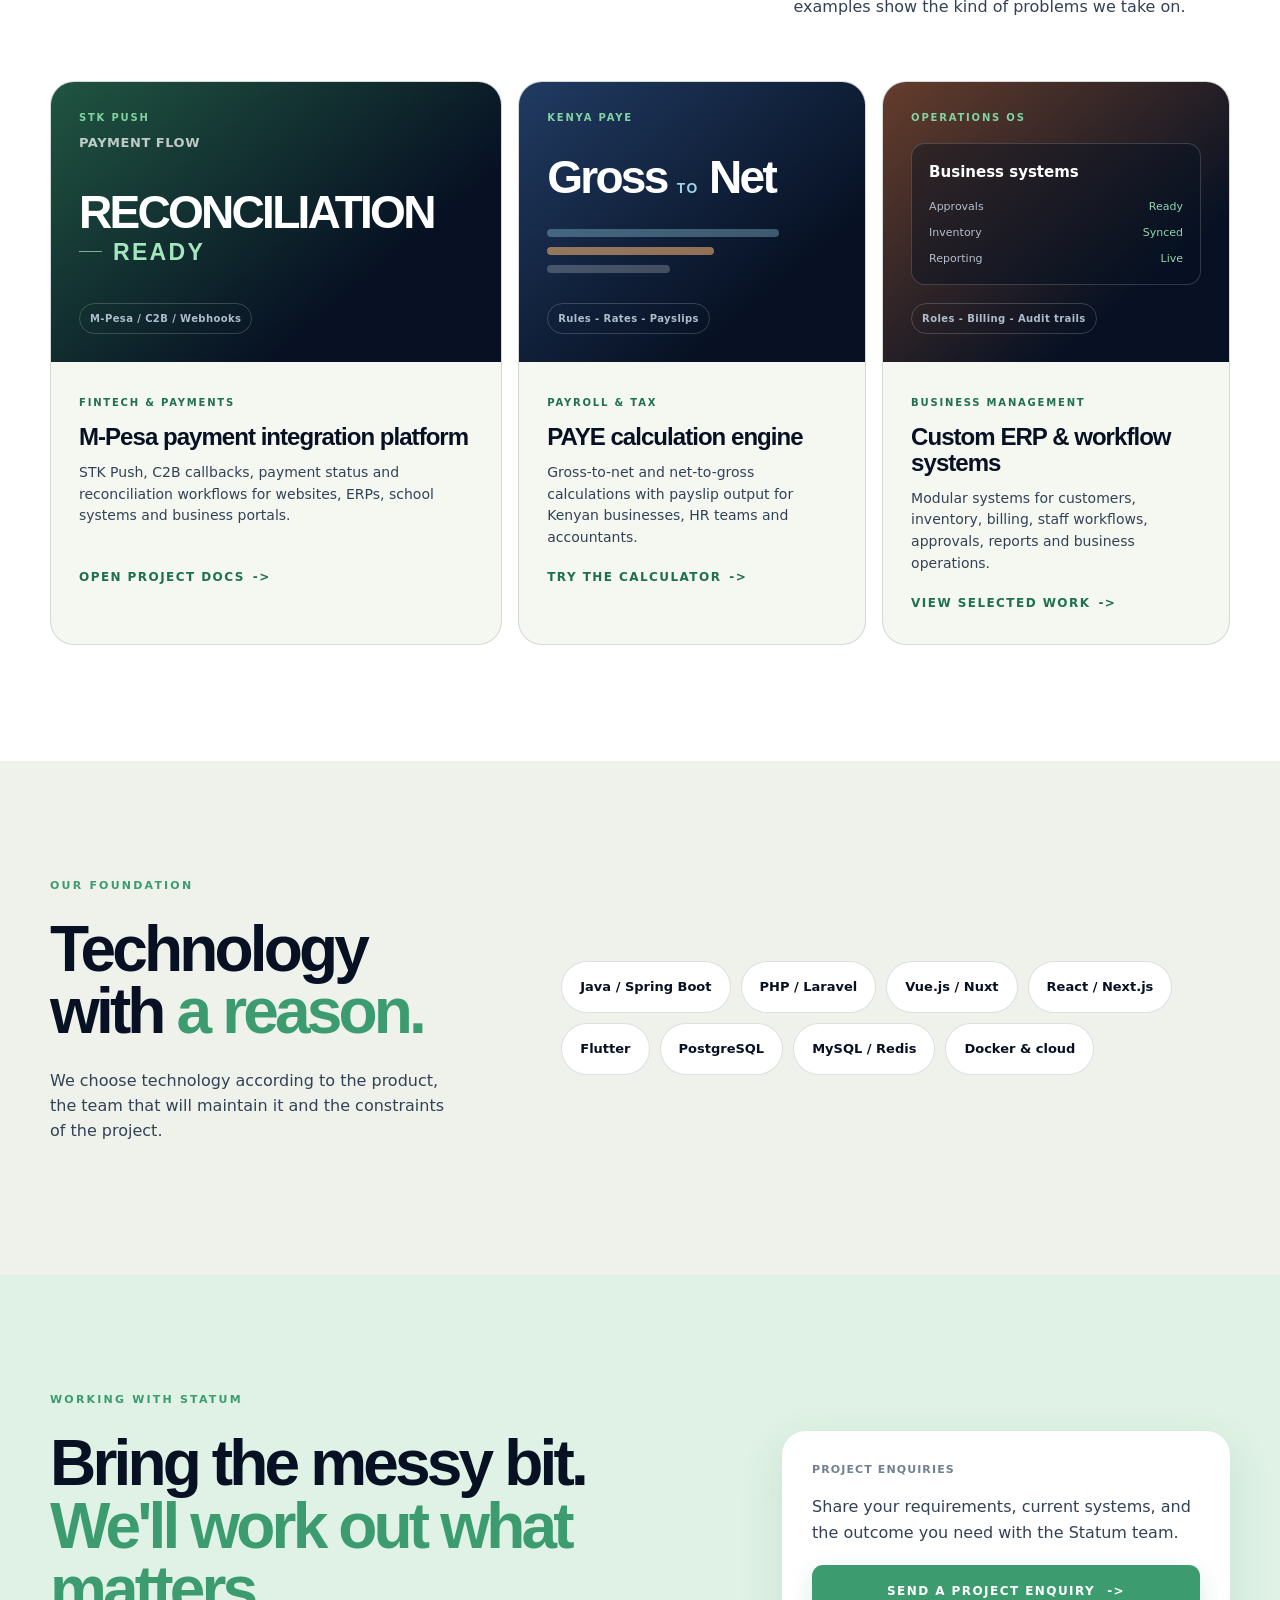
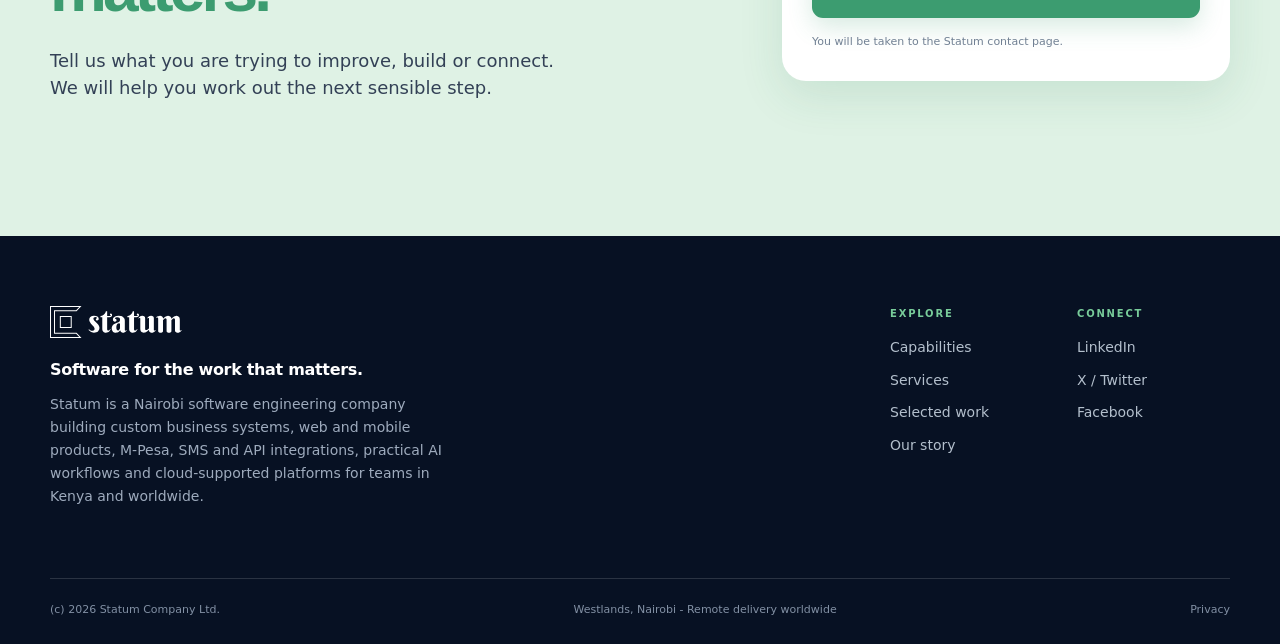
==== commit c7ec3936: "Clarify Statum capabilities for visitors and search" ====
--- a/index.html
+++ b/index.html
@@ -64,6 +64,8 @@
           "Mobile application development",
           "API integration",
           "M-Pesa integrations",
+          "SMS API",
+          "Airtime API",
           "AI integration",
           "Cloud and DevOps",
           "Technical SEO"
@@ -88,7 +90,7 @@
         </button>
 
         <nav class="site-nav" id="site-nav" aria-label="Main navigation">
-          <a href="#services">Services</a>
+          <a href="#capabilities">Capabilities</a>
           <a href="#approach">Approach</a>
           <a href="#work">Selected work</a>
           <a href="#about">About</a>
@@ -104,11 +106,11 @@
             <p class="eyebrow"><span class="status-dot"></span> Statum / Nairobi, Kenya</p>
             <h1 id="hero-title"><span>Custom software</span><span>development</span><em>for the work that matters.</em></h1>
             <p class="hero-lede">
-              Your team already has a way of working. We build the missing tools, connections and customer experiences that make it easier to keep moving.
+              Statum is a Nairobi software engineering company building custom business systems, web and mobile products, API integrations and practical AI for teams in Kenya and worldwide. We build the missing tools, connections and customer experiences that make it easier to keep moving.
             </p>
             <div class="button-row">
               <a class="button button-primary" href="https://statum.co.ke/get-in-touch-with-us">Book technical discovery <span aria-hidden="true">-&gt;</span></a>
-              <a class="button button-secondary" href="https://statum.co.ke/services">Explore services <span aria-hidden="true">-&gt;</span></a>
+              <a class="button button-secondary" href="#capabilities">Explore capabilities <span aria-hidden="true">-&gt;</span></a>
             </div>
             <div class="hero-proof" aria-label="Statum facts">
               <div><strong>2017</strong><span>Founded in Nairobi</span></div>
@@ -132,7 +134,23 @@
           </div>
         </div>
         <div class="container service-ribbon" aria-label="Core capabilities">
-          <span>Business software</span><span>Web &amp; mobile products</span><span>Systems &amp; API integrations</span><span>Practical AI</span>
+          <span>Business systems</span><span>Web &amp; mobile products</span><span>M-Pesa, SMS &amp; API integrations</span><span>Practical AI, cloud &amp; support</span>
+        </div>
+      </section>
+
+      <section class="section capability-section" id="capabilities" aria-labelledby="capabilities-title">
+        <div class="container">
+          <div class="section-heading split-heading capability-heading">
+            <div><p class="eyebrow eyebrow-dark">What Statum can do</p><h2 id="capabilities-title">Build the system. <em>Connect the work.</em></h2></div>
+            <p>Statum helps organisations in Kenya and worldwide replace manual workarounds, launch useful digital products and make the systems they already use work together.</p>
+          </div>
+          <div class="capability-grid">
+            <article class="capability-card"><span class="capability-index">01</span><h3>Business systems</h3><p>ERPs, CRMs, portals, dashboards and workflow automation for operations, finance, HR and customer teams.</p></article>
+            <article class="capability-card"><span class="capability-index">02</span><h3>Web and mobile products</h3><p>Customer portals, responsive web apps and mobile products for staff, field teams and customers.</p></article>
+            <article class="capability-card"><span class="capability-index">03</span><h3>M-Pesa, SMS and API integrations</h3><p>Payment flows, webhooks, reconciliation, messaging, airtime and connections between the systems you already use.</p></article>
+            <article class="capability-card"><span class="capability-index">04</span><h3>Practical AI and platform support</h3><p>Document search, summaries, assisted support, deployment, monitoring and post-launch improvements built around your work.</p></article>
+          </div>
+          <div class="capability-note"><span>Start with the problem</span><p>New product, manual process, disconnected systems or an AI opportunity. We help you find the right first release.</p><a class="text-link" href="#services">See the detailed services <span aria-hidden="true">-&gt;</span></a></div>
         </div>
       </section>
 
@@ -202,8 +220,8 @@
 
     <footer class="site-footer">
       <div class="container footer-grid">
-        <div class="footer-copy"><a class="brand brand-footer" href="#top" aria-label="Statum home"><img class="official-logo" src="assets/statum-logo.svg" alt="" aria-hidden="true" /></a><p class="footer-tagline">Software for the work that matters.</p><p class="footer-description">Statum is a Nairobi software engineering company building custom business systems, web and mobile products, API integrations and practical AI for teams in Kenya and worldwide.</p></div>
-        <div class="footer-links"><div><p class="footer-label">Explore</p><a href="#services">Services</a><a href="#work">Selected work</a><a href="https://statum.co.ke/about-us">Our story</a></div><div><p class="footer-label">Connect</p><a href="https://www.linkedin.com/company/statum-company-ltd" rel="me">LinkedIn</a><a href="https://x.com/StatumLtd" rel="me">X / Twitter</a><a href="https://www.facebook.com/StatumLtd/" rel="me">Facebook</a></div></div>
+        <div class="footer-copy"><a class="brand brand-footer" href="#top" aria-label="Statum home"><img class="official-logo" src="assets/statum-logo.svg" alt="" aria-hidden="true" /></a><p class="footer-tagline">Software for the work that matters.</p><p class="footer-description">Statum is a Nairobi software engineering company building custom business systems, web and mobile products, M-Pesa, SMS and API integrations, practical AI workflows and cloud-supported platforms for teams in Kenya and worldwide.</p></div>
+        <div class="footer-links"><div><p class="footer-label">Explore</p><a href="#capabilities">Capabilities</a><a href="#services">Services</a><a href="#work">Selected work</a><a href="https://statum.co.ke/about-us">Our story</a></div><div><p class="footer-label">Connect</p><a href="https://www.linkedin.com/company/statum-company-ltd" rel="me">LinkedIn</a><a href="https://x.com/StatumLtd" rel="me">X / Twitter</a><a href="https://www.facebook.com/StatumLtd/" rel="me">Facebook</a></div></div>
       </div>
       <div class="container footer-bottom"><span>(c) <span data-year>2026</span> Statum Company Ltd.</span><span>Westlands, Nairobi - Remote delivery worldwide</span><a href="https://statum.co.ke/privacy-policy">Privacy</a></div>
     </footer>
--- a/styles.css
+++ b/styles.css
@@ -85,6 +85,18 @@
 .service-ribbon { display: flex; justify-content: space-between; gap: 24px; padding: 28px 0 40px; color: #718093; font-size: 11px; font-weight: 900; letter-spacing: .12em; text-transform: uppercase; }
 .service-ribbon span::before { content: ""; display: inline-block; width: 7px; height: 7px; margin-right: 9px; border: 2px solid var(--green); border-radius: 50%; vertical-align: 1px; }
 
+.capability-section { background: var(--paper-2); }
+.capability-heading { margin-bottom: 48px; }
+.capability-grid { display: grid; grid-template-columns: repeat(4, 1fr); gap: 16px; }
+.capability-card { min-height: 274px; display: flex; flex-direction: column; padding: 28px; border: 1px solid var(--line); border-radius: var(--radius); background: rgba(255, 255, 255, .72); }
+.capability-index { margin-bottom: 58px; color: var(--green-dark); font-size: 11px; font-weight: 900; letter-spacing: .14em; }
+.capability-card h3 { max-width: 230px; margin-bottom: 12px; font-size: 21px; letter-spacing: -.04em; line-height: 1.08; }
+.capability-card p { margin-bottom: 0; color: var(--ink-soft); font-size: 14px; line-height: 1.55; }
+.capability-note { display: grid; grid-template-columns: auto minmax(0, 1fr) auto; gap: 26px; align-items: center; margin-top: 24px; padding: 22px 26px; border-top: 1px solid var(--line); border-bottom: 1px solid var(--line); }
+.capability-note > span { color: var(--green-dark); font-size: 10px; font-weight: 900; letter-spacing: .16em; text-transform: uppercase; }
+.capability-note p { max-width: 490px; margin: 0; color: var(--ink-soft); font-size: 14px; }
+.capability-note .text-link { margin-top: 0; white-space: nowrap; }
+
 .intro-section, .work-section { background: var(--white); }
 .intro-grid { display: grid; grid-template-columns: minmax(0, .9fr) minmax(0, 1fr); gap: 100px; align-items: start; }
 h2 { margin-bottom: 26px; font-size: clamp(42px, 5vw, 68px); }
@@ -183,6 +195,7 @@
 
 @media (max-width: 1000px) {
   .hero-grid, .approach-grid { gap: 48px; }
+  .capability-grid { grid-template-columns: repeat(2, 1fr); }
   .service-grid { grid-template-columns: repeat(2, 1fr); }
   .work-grid { grid-template-columns: 1fr 1fr; }
   .work-card-large { grid-column: 1 / -1; display: grid; grid-template-columns: 1fr 1fr; }
@@ -202,6 +215,8 @@
   .hero-grid, .intro-grid, .split-heading, .approach-grid, .stack-grid, .contact-grid { grid-template-columns: 1fr; }
   .workflow-card { min-height: 510px; }
   .service-ribbon { flex-wrap: wrap; padding-top: 24px; }
+  .capability-note { grid-template-columns: 1fr; gap: 12px; }
+  .capability-note .text-link { width: fit-content; }
   .intro-copy { padding-top: 0; }
   .split-heading { gap: 0; }
   .split-heading > p { margin-top: -22px; }
@@ -220,7 +235,7 @@
   .workflow-topline, .workflow-footer { padding-left: 20px; padding-right: 20px; }
   .workflow-step { grid-template-columns: 35px 1fr; gap: 11px; padding: 14px; }
   .workflow-step > span { width: 34px; height: 34px; }
-  .service-grid, .work-grid { grid-template-columns: 1fr; }
+  .capability-grid, .service-grid, .work-grid { grid-template-columns: 1fr; }
   .work-card-large { grid-column: auto; display: block; }
   .service-card { min-height: auto; }
   .service-card p, .work-meta p { min-height: 0; }
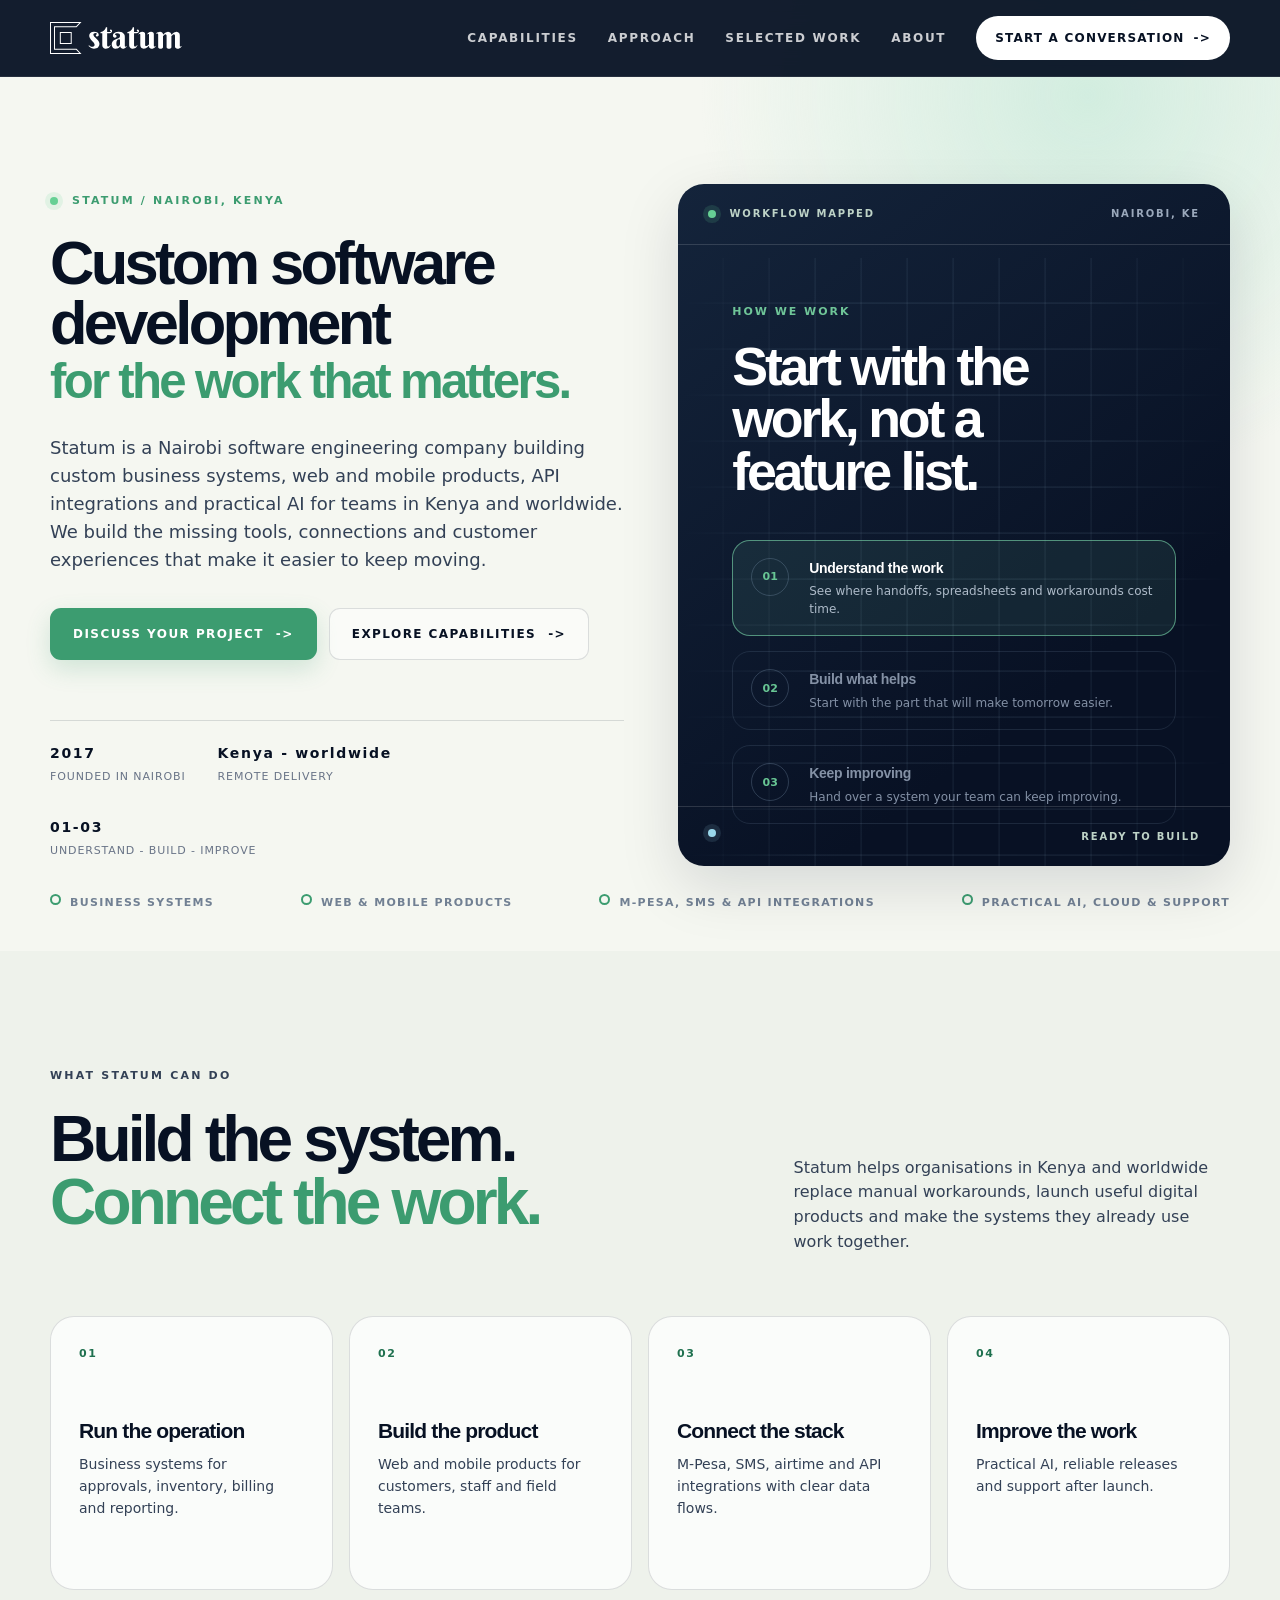
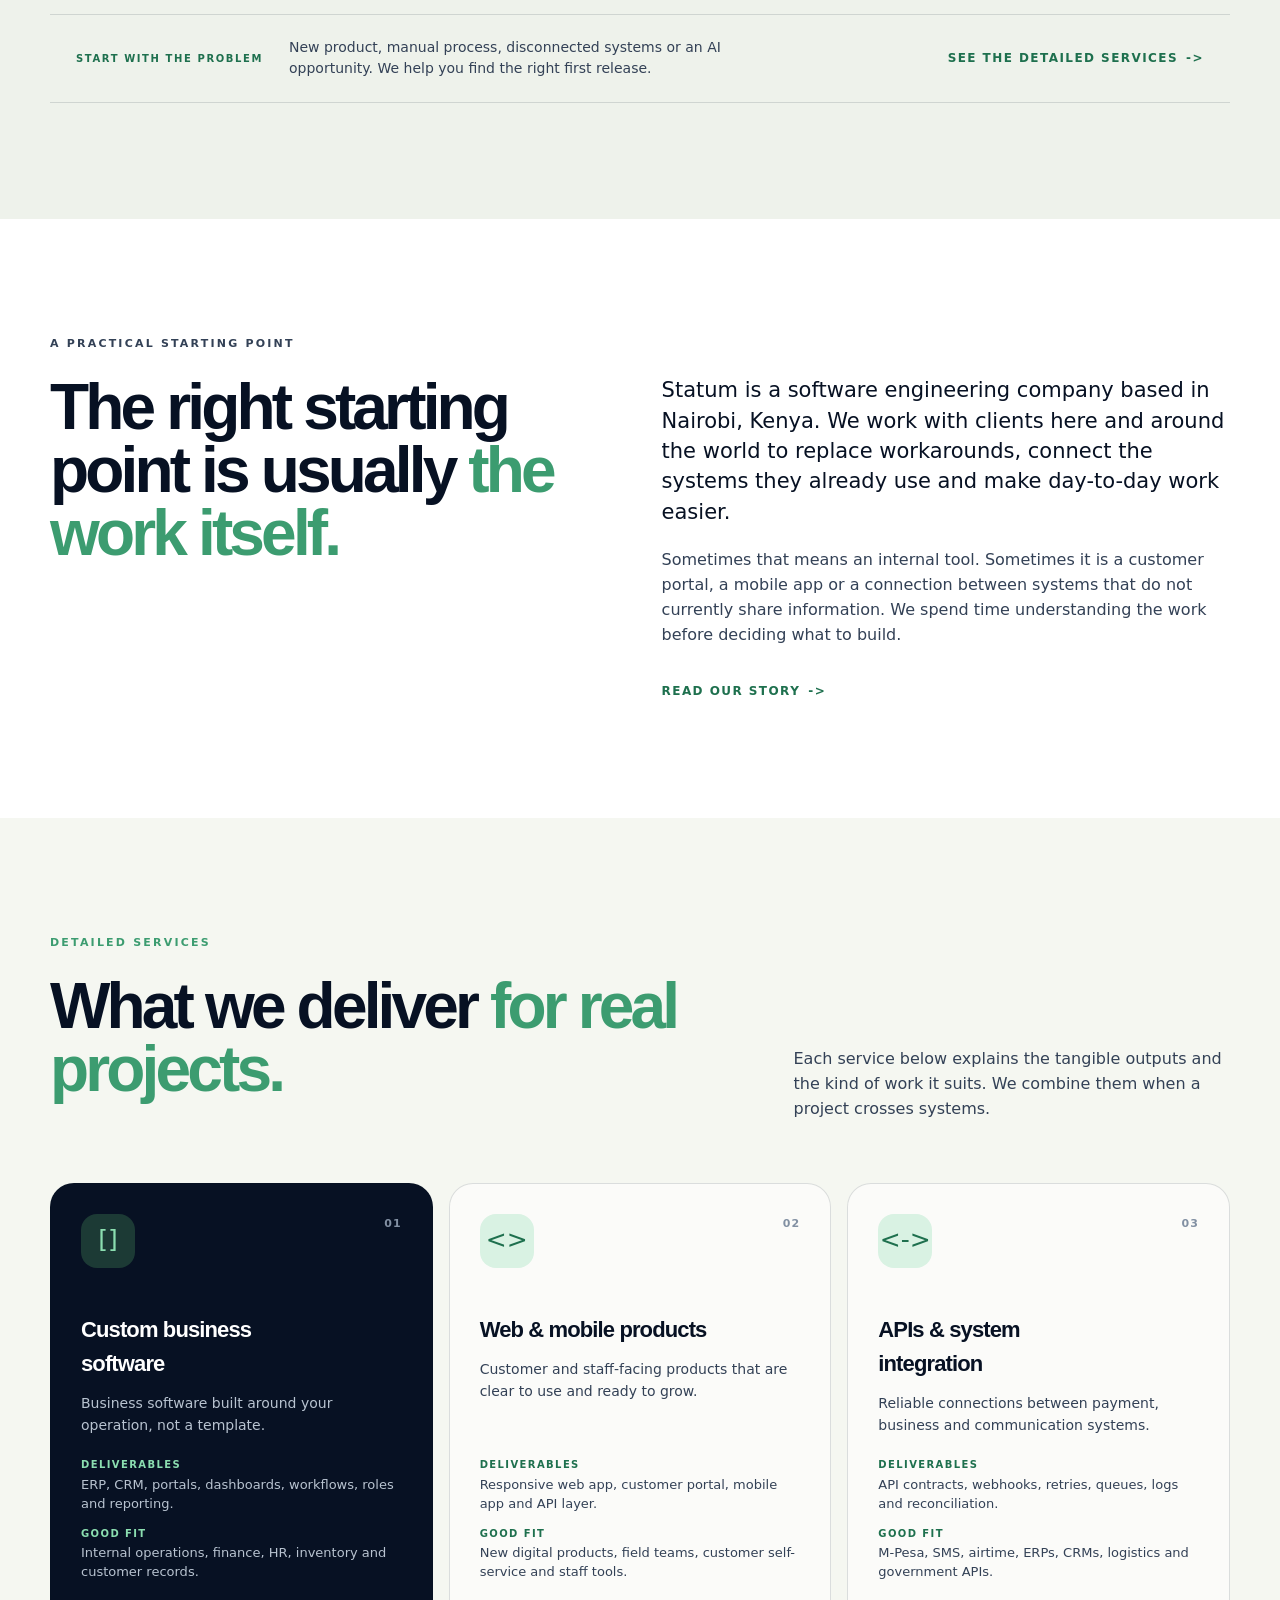
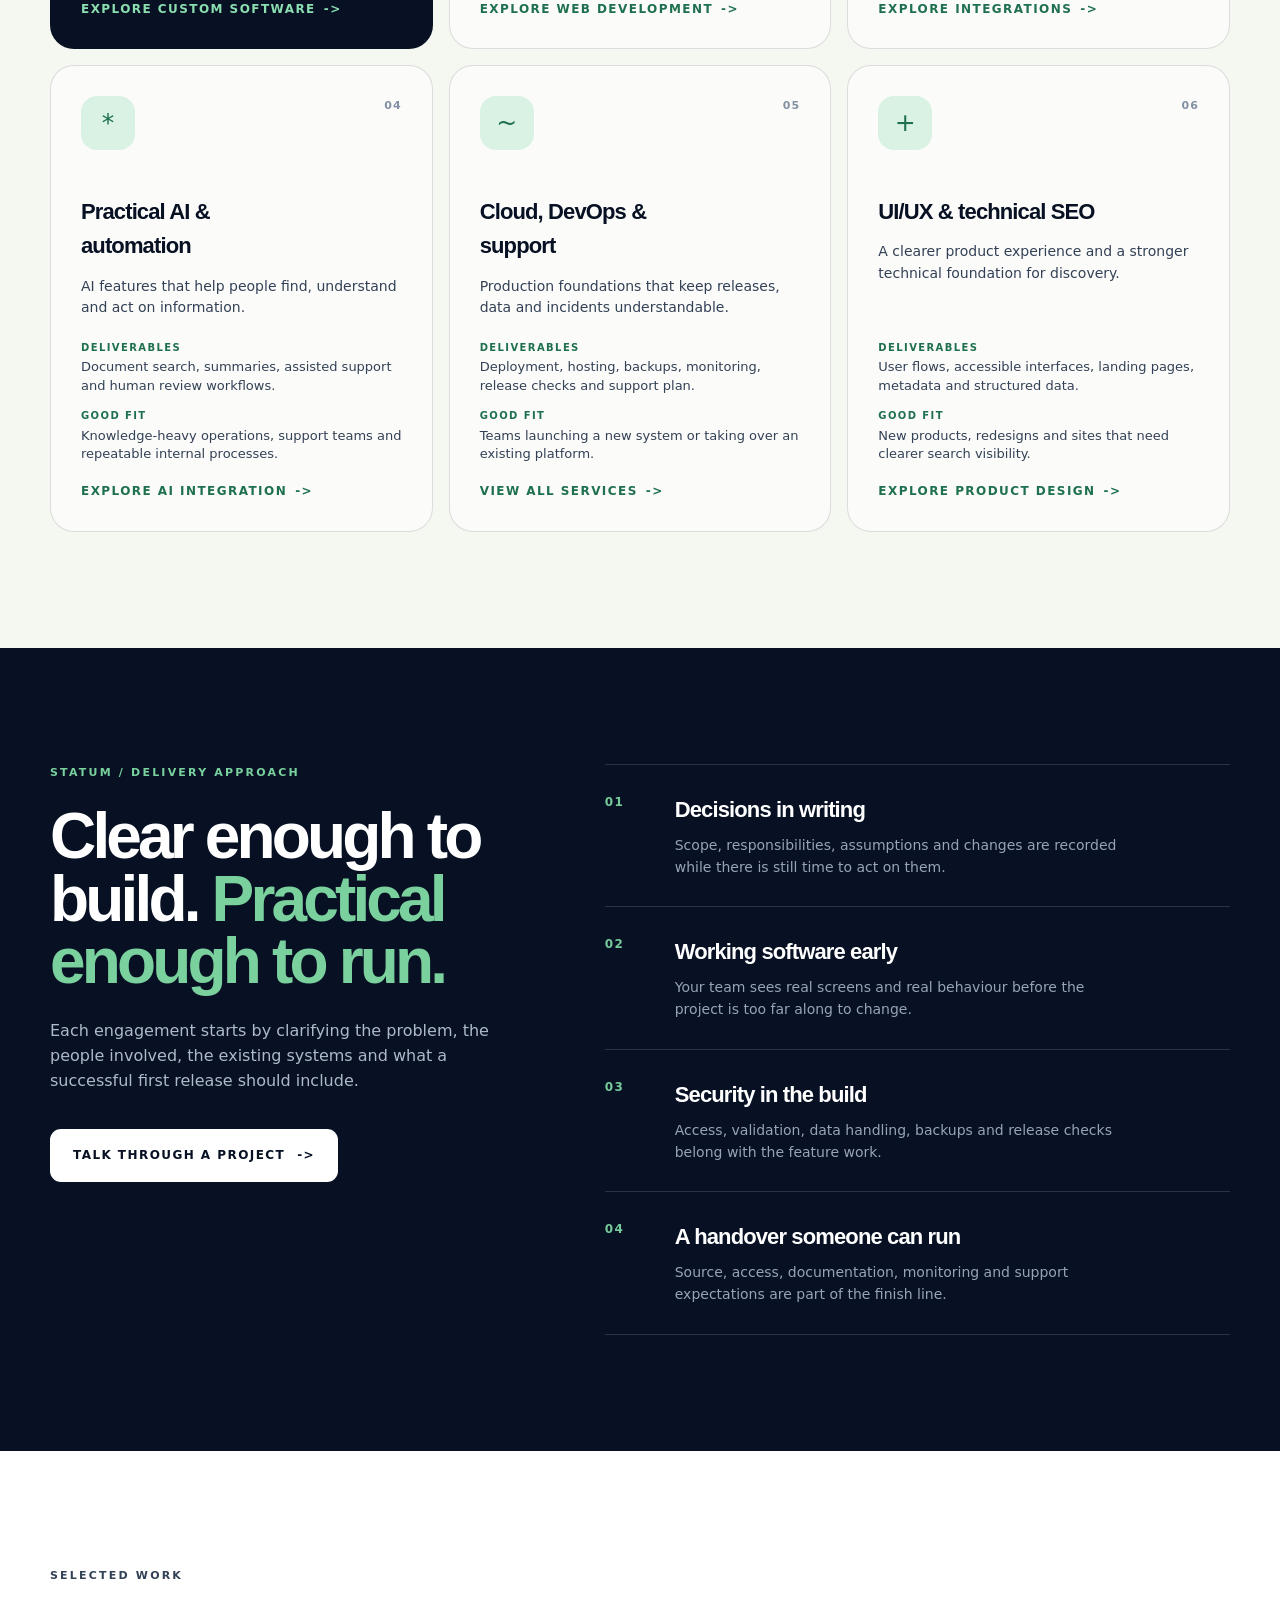
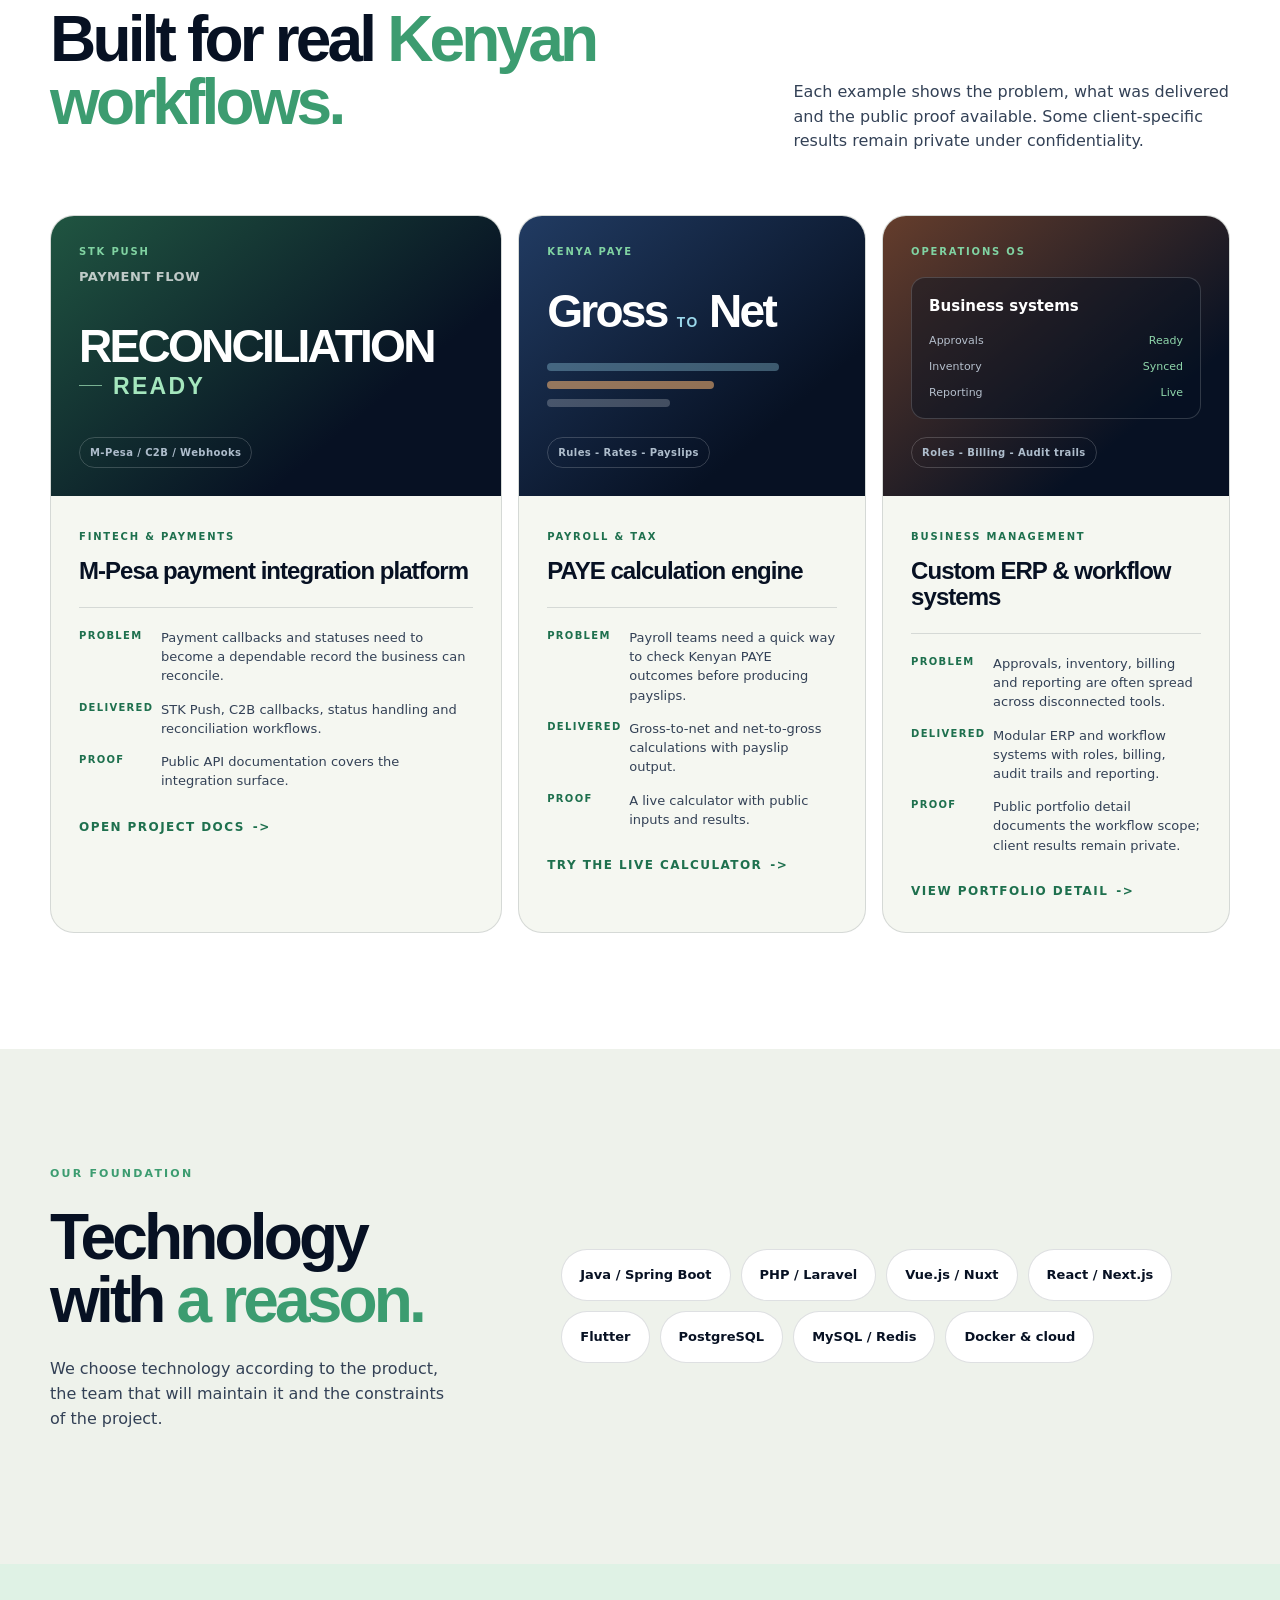
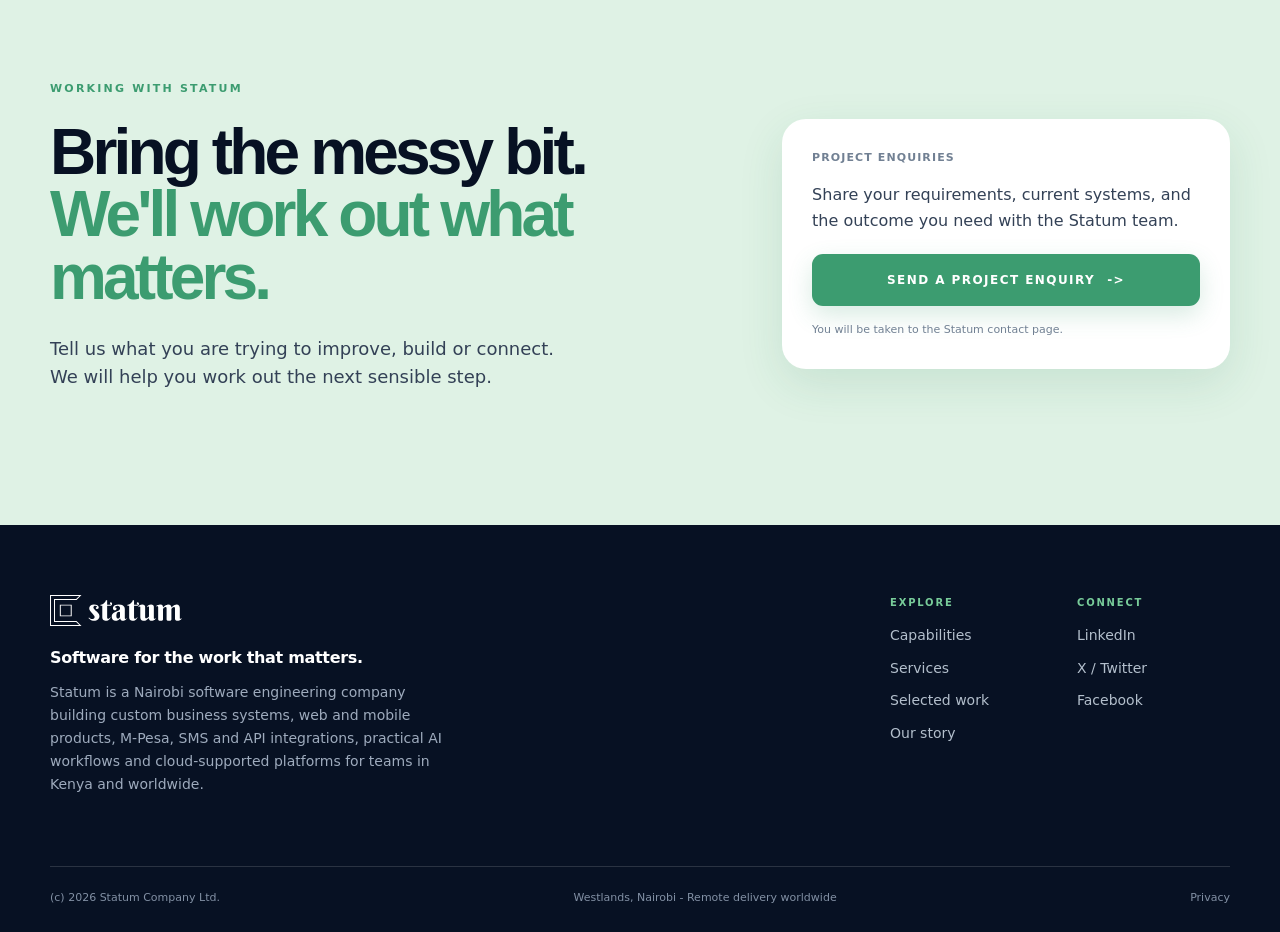
==== commit 3086d151: "Clarify services and add project evidence" ====
--- a/index.html
+++ b/index.html
@@ -109,7 +109,7 @@
               Statum is a Nairobi software engineering company building custom business systems, web and mobile products, API integrations and practical AI for teams in Kenya and worldwide. We build the missing tools, connections and customer experiences that make it easier to keep moving.
             </p>
             <div class="button-row">
-              <a class="button button-primary" href="https://statum.co.ke/get-in-touch-with-us">Book technical discovery <span aria-hidden="true">-&gt;</span></a>
+              <a class="button button-primary" href="https://statum.co.ke/get-in-touch-with-us">Discuss your project <span aria-hidden="true">-&gt;</span></a>
               <a class="button button-secondary" href="#capabilities">Explore capabilities <span aria-hidden="true">-&gt;</span></a>
             </div>
             <div class="hero-proof" aria-label="Statum facts">
@@ -145,10 +145,10 @@
             <p>Statum helps organisations in Kenya and worldwide replace manual workarounds, launch useful digital products and make the systems they already use work together.</p>
           </div>
           <div class="capability-grid">
-            <article class="capability-card"><span class="capability-index">01</span><h3>Business systems</h3><p>ERPs, CRMs, portals, dashboards and workflow automation for operations, finance, HR and customer teams.</p></article>
-            <article class="capability-card"><span class="capability-index">02</span><h3>Web and mobile products</h3><p>Customer portals, responsive web apps and mobile products for staff, field teams and customers.</p></article>
-            <article class="capability-card"><span class="capability-index">03</span><h3>M-Pesa, SMS and API integrations</h3><p>Payment flows, webhooks, reconciliation, messaging, airtime and connections between the systems you already use.</p></article>
-            <article class="capability-card"><span class="capability-index">04</span><h3>Practical AI and platform support</h3><p>Document search, summaries, assisted support, deployment, monitoring and post-launch improvements built around your work.</p></article>
+            <article class="capability-card"><span class="capability-index">01</span><h3>Run the operation</h3><p>Business systems for approvals, inventory, billing and reporting.</p></article>
+            <article class="capability-card"><span class="capability-index">02</span><h3>Build the product</h3><p>Web and mobile products for customers, staff and field teams.</p></article>
+            <article class="capability-card"><span class="capability-index">03</span><h3>Connect the stack</h3><p>M-Pesa, SMS, airtime and API integrations with clear data flows.</p></article>
+            <article class="capability-card"><span class="capability-index">04</span><h3>Improve the work</h3><p>Practical AI, reliable releases and support after launch.</p></article>
           </div>
           <div class="capability-note"><span>Start with the problem</span><p>New product, manual process, disconnected systems or an AI opportunity. We help you find the right first release.</p><a class="text-link" href="#services">See the detailed services <span aria-hidden="true">-&gt;</span></a></div>
         </div>
@@ -171,17 +171,17 @@
       <section class="section services-section" id="services" aria-labelledby="services-title">
         <div class="container">
           <div class="section-heading split-heading">
-            <div><p class="eyebrow">What we build</p><h2 id="services-title">Software that fits <em>how teams work.</em></h2></div>
-            <p>From internal business software to customer-facing products, we build around real workflows, existing systems and the people who use them.</p>
+            <div><p class="eyebrow">Detailed services</p><h2 id="services-title">What we deliver <em>for real projects.</em></h2></div>
+            <p>Each service below explains the tangible outputs and the kind of work it suits. We combine them when a project crosses systems.</p>
           </div>
 
           <div class="service-grid">
-            <article class="service-card service-card-featured"><span class="service-number">01</span><div class="service-icon" aria-hidden="true">[]</div><h3>Custom business software</h3><p>ERPs, CRMs, customer portals, admin dashboards and workflow automation built around your operation.</p><a href="https://statum.co.ke/custom-software-development">Explore custom software <span aria-hidden="true">-&gt;</span></a></article>
-            <article class="service-card"><span class="service-number">02</span><div class="service-icon" aria-hidden="true">&lt;&gt;</div><h3>Web &amp; mobile products</h3><p>Responsive web apps, customer experiences and iOS or Android products for staff, field teams and customers.</p><a href="https://statum.co.ke/web-development">Explore web development <span aria-hidden="true">-&gt;</span></a></article>
-            <article class="service-card"><span class="service-number">03</span><div class="service-icon" aria-hidden="true">&lt;-&gt;</div><h3>APIs &amp; system integration</h3><p>Connect payment gateways, ERPs, CRMs, logistics tools, SMS providers and government APIs with clear, maintainable integrations.</p><a href="https://statum.co.ke/developer-apis">Explore integrations <span aria-hidden="true">-&gt;</span></a></article>
-            <article class="service-card"><span class="service-number">04</span><div class="service-icon" aria-hidden="true">*</div><h3>Practical AI &amp; automation</h3><p>Document search, summaries, assisted support and workflow automation designed around your data and processes.</p><a href="https://statum.co.ke/ai-integration-services">Explore AI integration <span aria-hidden="true">-&gt;</span></a></article>
-            <article class="service-card"><span class="service-number">05</span><div class="service-icon" aria-hidden="true">~</div><h3>Cloud, DevOps &amp; support</h3><p>Deployment, hosting, backups, releases, monitoring and agreed post-launch support that keep systems maintainable.</p><a href="https://statum.co.ke/services">View all services <span aria-hidden="true">-&gt;</span></a></article>
-            <article class="service-card"><span class="service-number">06</span><div class="service-icon" aria-hidden="true">+</div><h3>UI/UX &amp; technical SEO</h3><p>Clear user flows, accessible interfaces, technical SEO, landing pages and conversion improvements tied to business goals.</p><a href="https://statum.co.ke/ui-ux-design">Explore product design <span aria-hidden="true">-&gt;</span></a></article>
+            <article class="service-card service-card-featured"><span class="service-number">01</span><div class="service-icon" aria-hidden="true">[]</div><h3>Custom business software</h3><p class="service-card-summary">Business software built around your operation, not a template.</p><div class="service-card-details"><p><strong>Deliverables</strong> ERP, CRM, portals, dashboards, workflows, roles and reporting.</p><p><strong>Good fit</strong> Internal operations, finance, HR, inventory and customer records.</p></div><a href="https://statum.co.ke/custom-software-development">Explore custom software <span aria-hidden="true">-&gt;</span></a></article>
+            <article class="service-card"><span class="service-number">02</span><div class="service-icon" aria-hidden="true">&lt;&gt;</div><h3>Web &amp; mobile products</h3><p class="service-card-summary">Customer and staff-facing products that are clear to use and ready to grow.</p><div class="service-card-details"><p><strong>Deliverables</strong> Responsive web app, customer portal, mobile app and API layer.</p><p><strong>Good fit</strong> New digital products, field teams, customer self-service and staff tools.</p></div><a href="https://statum.co.ke/web-development">Explore web development <span aria-hidden="true">-&gt;</span></a></article>
+            <article class="service-card"><span class="service-number">03</span><div class="service-icon" aria-hidden="true">&lt;-&gt;</div><h3>APIs &amp; system integration</h3><p class="service-card-summary">Reliable connections between payment, business and communication systems.</p><div class="service-card-details"><p><strong>Deliverables</strong> API contracts, webhooks, retries, queues, logs and reconciliation.</p><p><strong>Good fit</strong> M-Pesa, SMS, airtime, ERPs, CRMs, logistics and government APIs.</p></div><a href="https://statum.co.ke/developer-apis">Explore integrations <span aria-hidden="true">-&gt;</span></a></article>
+            <article class="service-card"><span class="service-number">04</span><div class="service-icon" aria-hidden="true">*</div><h3>Practical AI &amp; automation</h3><p class="service-card-summary">AI features that help people find, understand and act on information.</p><div class="service-card-details"><p><strong>Deliverables</strong> Document search, summaries, assisted support and human review workflows.</p><p><strong>Good fit</strong> Knowledge-heavy operations, support teams and repeatable internal processes.</p></div><a href="https://statum.co.ke/ai-integration-services">Explore AI integration <span aria-hidden="true">-&gt;</span></a></article>
+            <article class="service-card"><span class="service-number">05</span><div class="service-icon" aria-hidden="true">~</div><h3>Cloud, DevOps &amp; support</h3><p class="service-card-summary">Production foundations that keep releases, data and incidents understandable.</p><div class="service-card-details"><p><strong>Deliverables</strong> Deployment, hosting, backups, monitoring, release checks and support plan.</p><p><strong>Good fit</strong> Teams launching a new system or taking over an existing platform.</p></div><a href="https://statum.co.ke/services">View all services <span aria-hidden="true">-&gt;</span></a></article>
+            <article class="service-card"><span class="service-number">06</span><div class="service-icon" aria-hidden="true">+</div><h3>UI/UX &amp; technical SEO</h3><p class="service-card-summary">A clearer product experience and a stronger technical foundation for discovery.</p><div class="service-card-details"><p><strong>Deliverables</strong> User flows, accessible interfaces, landing pages, metadata and structured data.</p><p><strong>Good fit</strong> New products, redesigns and sites that need clearer search visibility.</p></div><a href="https://statum.co.ke/ui-ux-design">Explore product design <span aria-hidden="true">-&gt;</span></a></article>
           </div>
         </div>
       </section>
@@ -200,11 +200,11 @@
 
       <section class="section work-section" id="work" aria-labelledby="work-title">
         <div class="container">
-          <div class="section-heading split-heading"><div><p class="eyebrow eyebrow-dark">Selected work</p><h2 id="work-title">Built for real <em>Kenyan workflows.</em></h2></div><p>Some work is public; other projects are delivered privately or under client confidentiality. These examples show the kind of problems we take on.</p></div>
+          <div class="section-heading split-heading"><div><p class="eyebrow eyebrow-dark">Selected work</p><h2 id="work-title">Built for real <em>Kenyan workflows.</em></h2></div><p>Each example shows the problem, what was delivered and the public proof available. Some client-specific results remain private under confidentiality.</p></div>
           <div class="work-grid">
-            <article class="work-card work-card-large"><div class="work-art work-art-payment"><div class="work-art-heading"><span>STK PUSH</span><span>Payment flow</span></div><strong class="payment-title"><span>Reconciliation</span><span>Ready</span></strong><span class="work-chip">M-Pesa / C2B / Webhooks</span></div><div class="work-meta"><span>Fintech &amp; payments</span><h3>M-Pesa payment integration platform</h3><p>STK Push, C2B callbacks, payment status and reconciliation workflows for websites, ERPs, school systems and business portals.</p><a href="https://docs.statum.co.ke/">Open project docs <span aria-hidden="true">-&gt;</span></a></div></article>
-            <article class="work-card"><div class="work-art work-art-tax"><span>KENYA PAYE</span><strong class="tax-title"><span>Gross</span><small>to</small><span>Net</span></strong><div class="tax-lines"><i></i><i></i><i></i></div><span class="work-chip">Rules - Rates - Payslips</span></div><div class="work-meta"><span>Payroll &amp; tax</span><h3>PAYE calculation engine</h3><p>Gross-to-net and net-to-gross calculations with payslip output for Kenyan businesses, HR teams and accountants.</p><a href="https://calculator.statum.co.ke/salary-calculator-kenya">Try the calculator <span aria-hidden="true">-&gt;</span></a></div></article>
-            <article class="work-card"><div class="work-art work-art-system"><span>OPERATIONS OS</span><div class="system-window"><b>Business systems</b><span>Approvals <em>Ready</em></span><span>Inventory <em>Synced</em></span><span>Reporting <em>Live</em></span></div><span class="work-chip">Roles - Billing - Audit trails</span></div><div class="work-meta"><span>Business management</span><h3>Custom ERP &amp; workflow systems</h3><p>Modular systems for customers, inventory, billing, staff workflows, approvals, reports and business operations.</p><a href="https://statum.co.ke/services/our-portfolio-products">View selected work <span aria-hidden="true">-&gt;</span></a></div></article>
+            <article class="work-card work-card-large"><div class="work-art work-art-payment"><div class="work-art-heading"><span>STK PUSH</span><span>Payment flow</span></div><strong class="payment-title"><span>Reconciliation</span><span>Ready</span></strong><span class="work-chip">M-Pesa / C2B / Webhooks</span></div><div class="work-meta"><span>Fintech &amp; payments</span><h3>M-Pesa payment integration platform</h3><div class="case-study-facts"><div><span>Problem</span><p>Payment callbacks and statuses need to become a dependable record the business can reconcile.</p></div><div><span>Delivered</span><p>STK Push, C2B callbacks, status handling and reconciliation workflows.</p></div><div><span>Proof</span><p>Public API documentation covers the integration surface.</p></div></div><a href="https://docs.statum.co.ke/">Open project docs <span aria-hidden="true">-&gt;</span></a></div></article>
+            <article class="work-card"><div class="work-art work-art-tax"><span>KENYA PAYE</span><strong class="tax-title"><span>Gross</span><small>to</small><span>Net</span></strong><div class="tax-lines"><i></i><i></i><i></i></div><span class="work-chip">Rules - Rates - Payslips</span></div><div class="work-meta"><span>Payroll &amp; tax</span><h3>PAYE calculation engine</h3><div class="case-study-facts"><div><span>Problem</span><p>Payroll teams need a quick way to check Kenyan PAYE outcomes before producing payslips.</p></div><div><span>Delivered</span><p>Gross-to-net and net-to-gross calculations with payslip output.</p></div><div><span>Proof</span><p>A live calculator with public inputs and results.</p></div></div><a href="https://calculator.statum.co.ke/salary-calculator-kenya">Try the live calculator <span aria-hidden="true">-&gt;</span></a></div></article>
+            <article class="work-card"><div class="work-art work-art-system"><span>OPERATIONS OS</span><div class="system-window"><b>Business systems</b><span>Approvals <em>Ready</em></span><span>Inventory <em>Synced</em></span><span>Reporting <em>Live</em></span></div><span class="work-chip">Roles - Billing - Audit trails</span></div><div class="work-meta"><span>Business management</span><h3>Custom ERP &amp; workflow systems</h3><div class="case-study-facts"><div><span>Problem</span><p>Approvals, inventory, billing and reporting are often spread across disconnected tools.</p></div><div><span>Delivered</span><p>Modular ERP and workflow systems with roles, billing, audit trails and reporting.</p></div><div><span>Proof</span><p>Public portfolio detail documents the workflow scope; client results remain private.</p></div></div><a href="https://statum.co.ke/services/our-portfolio-products">View portfolio detail <span aria-hidden="true">-&gt;</span></a></div></article>
           </div>
         </div>
       </section>
--- a/styles.css
+++ b/styles.css
@@ -110,7 +110,7 @@
 .split-heading { display: grid; grid-template-columns: minmax(0, 1fr) minmax(300px, .65fr); gap: 72px; align-items: end; }
 .split-heading > p { max-width: 450px; margin-bottom: 5px; color: var(--ink-soft); }
 .service-grid { display: grid; grid-template-columns: repeat(3, 1fr); gap: 16px; }
-.service-card { min-height: 335px; position: relative; padding: 30px; border: 1px solid var(--line); border-radius: var(--radius); background: rgba(255, 255, 255, .55); transition: transform .2s ease, box-shadow .2s ease, background .2s ease; }
+.service-card { min-height: 430px; display: flex; flex-direction: column; position: relative; padding: 30px; border: 1px solid var(--line); border-radius: var(--radius); background: rgba(255, 255, 255, .55); transition: transform .2s ease, box-shadow .2s ease, background .2s ease; }
 .service-card:hover { transform: translateY(-5px); background: var(--white); box-shadow: var(--shadow); }
 .service-card-featured { background: var(--night); color: var(--white); }
 .service-card-featured:hover { background: var(--night-2); }
@@ -118,8 +118,12 @@
 .service-icon { display: grid; place-items: center; width: 54px; height: 54px; margin-bottom: 45px; border-radius: 16px; background: var(--mint); color: var(--green-dark); font-size: 25px; }
 .service-card-featured .service-icon { background: #1c3a35; color: #8bdeb0; }
 .service-card h3 { max-width: 240px; margin-bottom: 12px; font-size: 22px; letter-spacing: -.04em; }
-.service-card p { min-height: 78px; margin-bottom: 0; color: var(--ink-soft); font-size: 14px; }
+.service-card-summary { min-height: 0 !important; margin-bottom: 22px !important; color: var(--ink-soft); font-size: 14px; }
+.service-card-details { display: grid; gap: 13px; margin-top: auto; }
+.service-card-details p { min-height: 0 !important; margin: 0; color: var(--ink-soft); font-size: 13px; line-height: 1.45; }
+.service-card-details strong { display: block; margin-bottom: 3px; color: var(--green-dark); font-size: 10px; font-weight: 900; letter-spacing: .14em; text-transform: uppercase; }
 .service-card-featured p { color: #b8c3d0; }
+.service-card-featured .service-card-details strong { color: #8bdeb0; }
 .service-card-featured a { color: #8bdeb0; }
 
 .approach-section { background: var(--night); color: var(--white); }
@@ -162,6 +166,11 @@
 .work-meta > span { color: var(--green-dark); font-size: 10px; font-weight: 900; letter-spacing: .18em; text-transform: uppercase; }
 .work-meta h3 { margin: 10px 0 12px; font-size: 24px; letter-spacing: -.04em; line-height: 1.08; }
 .work-meta p { min-height: 88px; margin-bottom: 0; color: var(--ink-soft); font-size: 14px; }
+.case-study-facts { display: grid; gap: 14px; margin: 23px 0 2px; padding-top: 20px; border-top: 1px solid var(--line); }
+.case-study-facts > div { display: grid; grid-template-columns: 68px 1fr; gap: 14px; align-items: start; }
+.case-study-facts > div > span { color: var(--green-dark); font-size: 10px; font-weight: 900; letter-spacing: .13em; text-transform: uppercase; }
+.case-study-facts p { min-height: 0; font-size: 13px; line-height: 1.48; }
+.work-meta .case-study-facts + a { margin-top: 25px; }
 
 .stack-section { background: var(--paper-2); }
 .stack-grid { display: grid; grid-template-columns: .75fr 1.25fr; gap: 110px; align-items: center; }
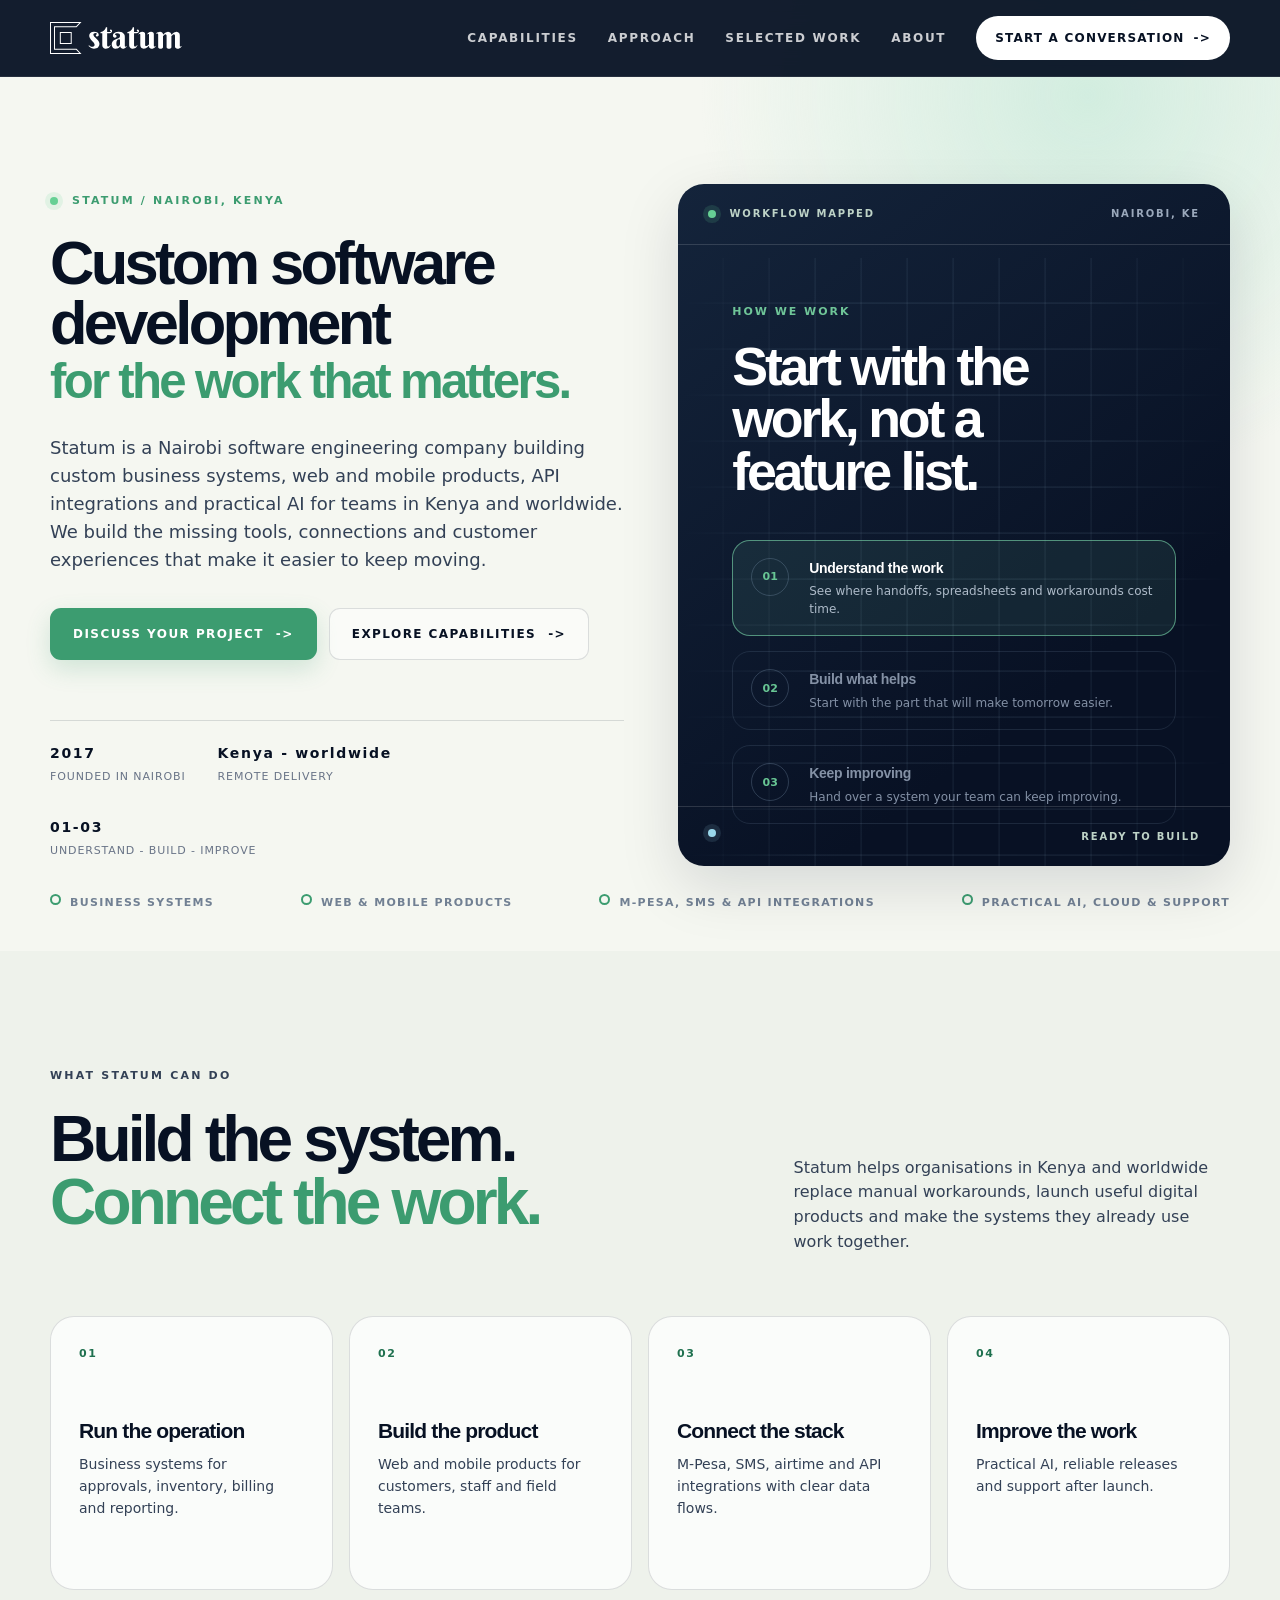
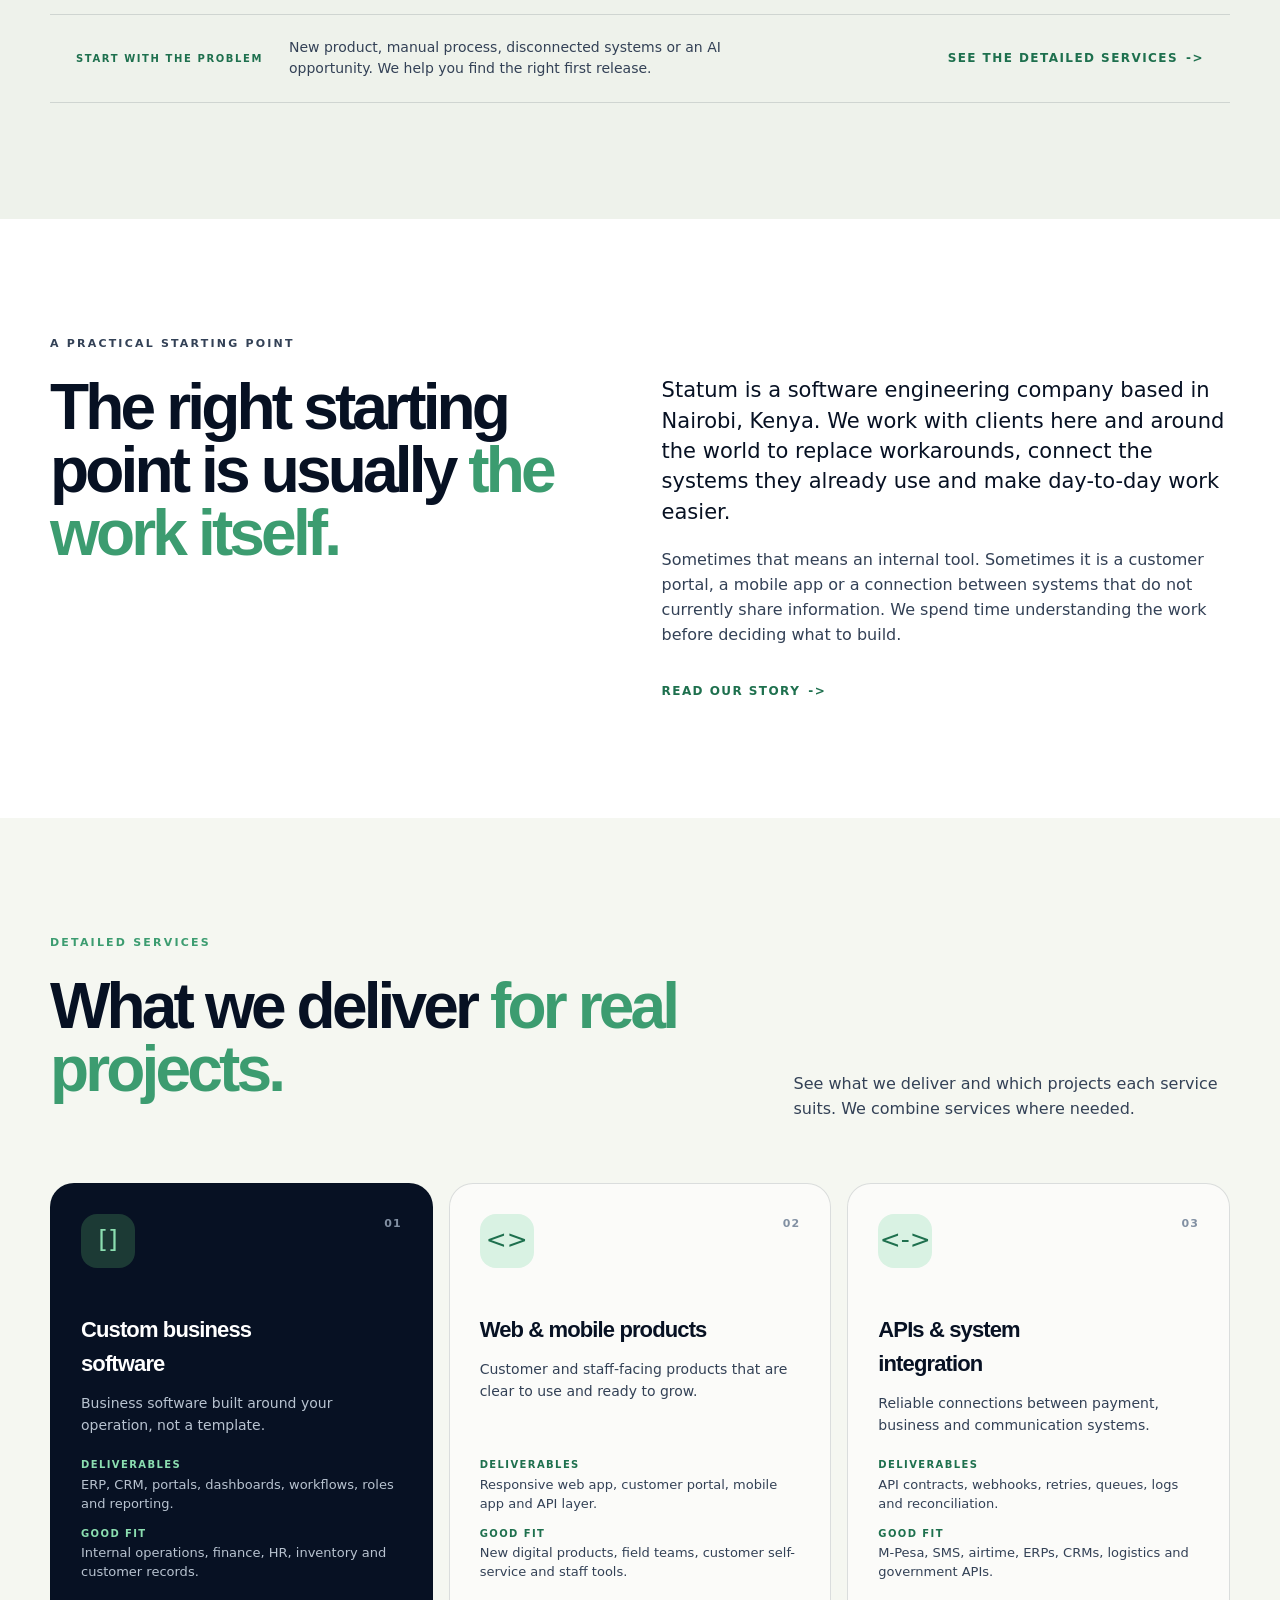
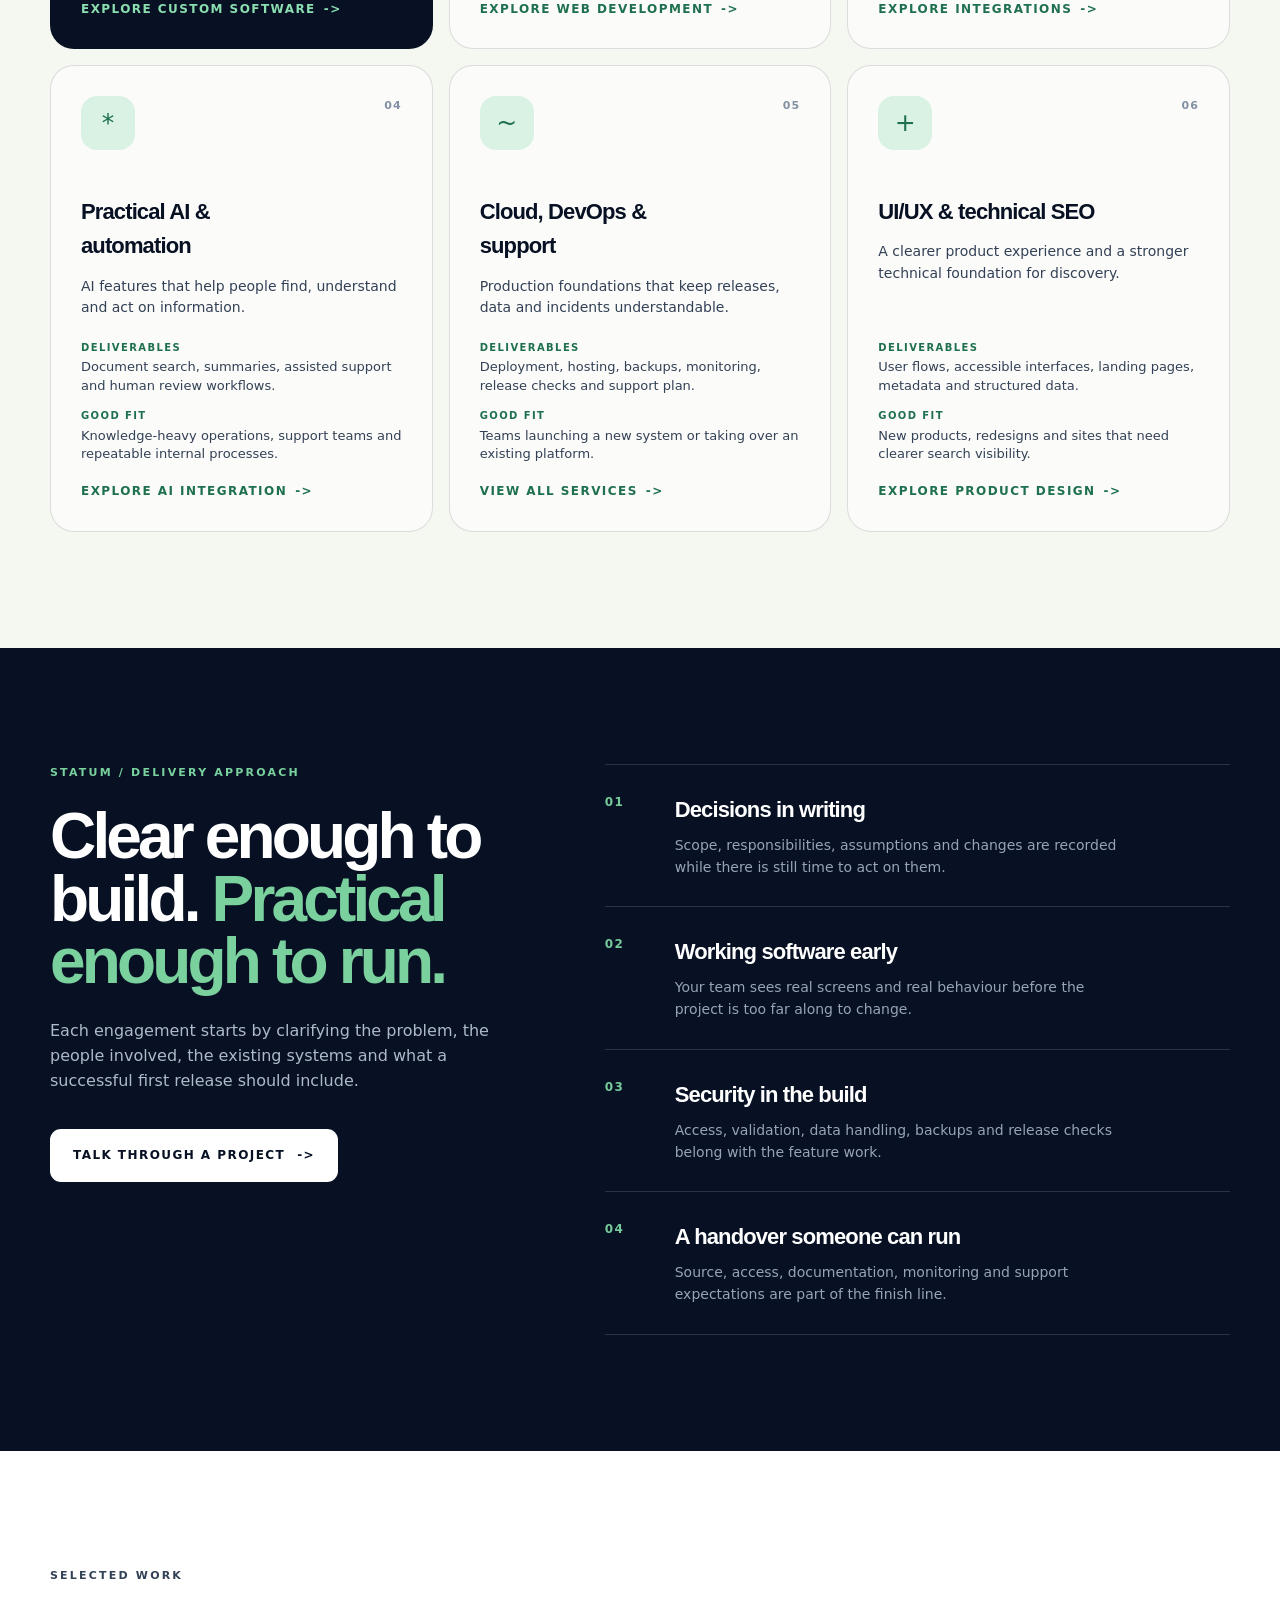
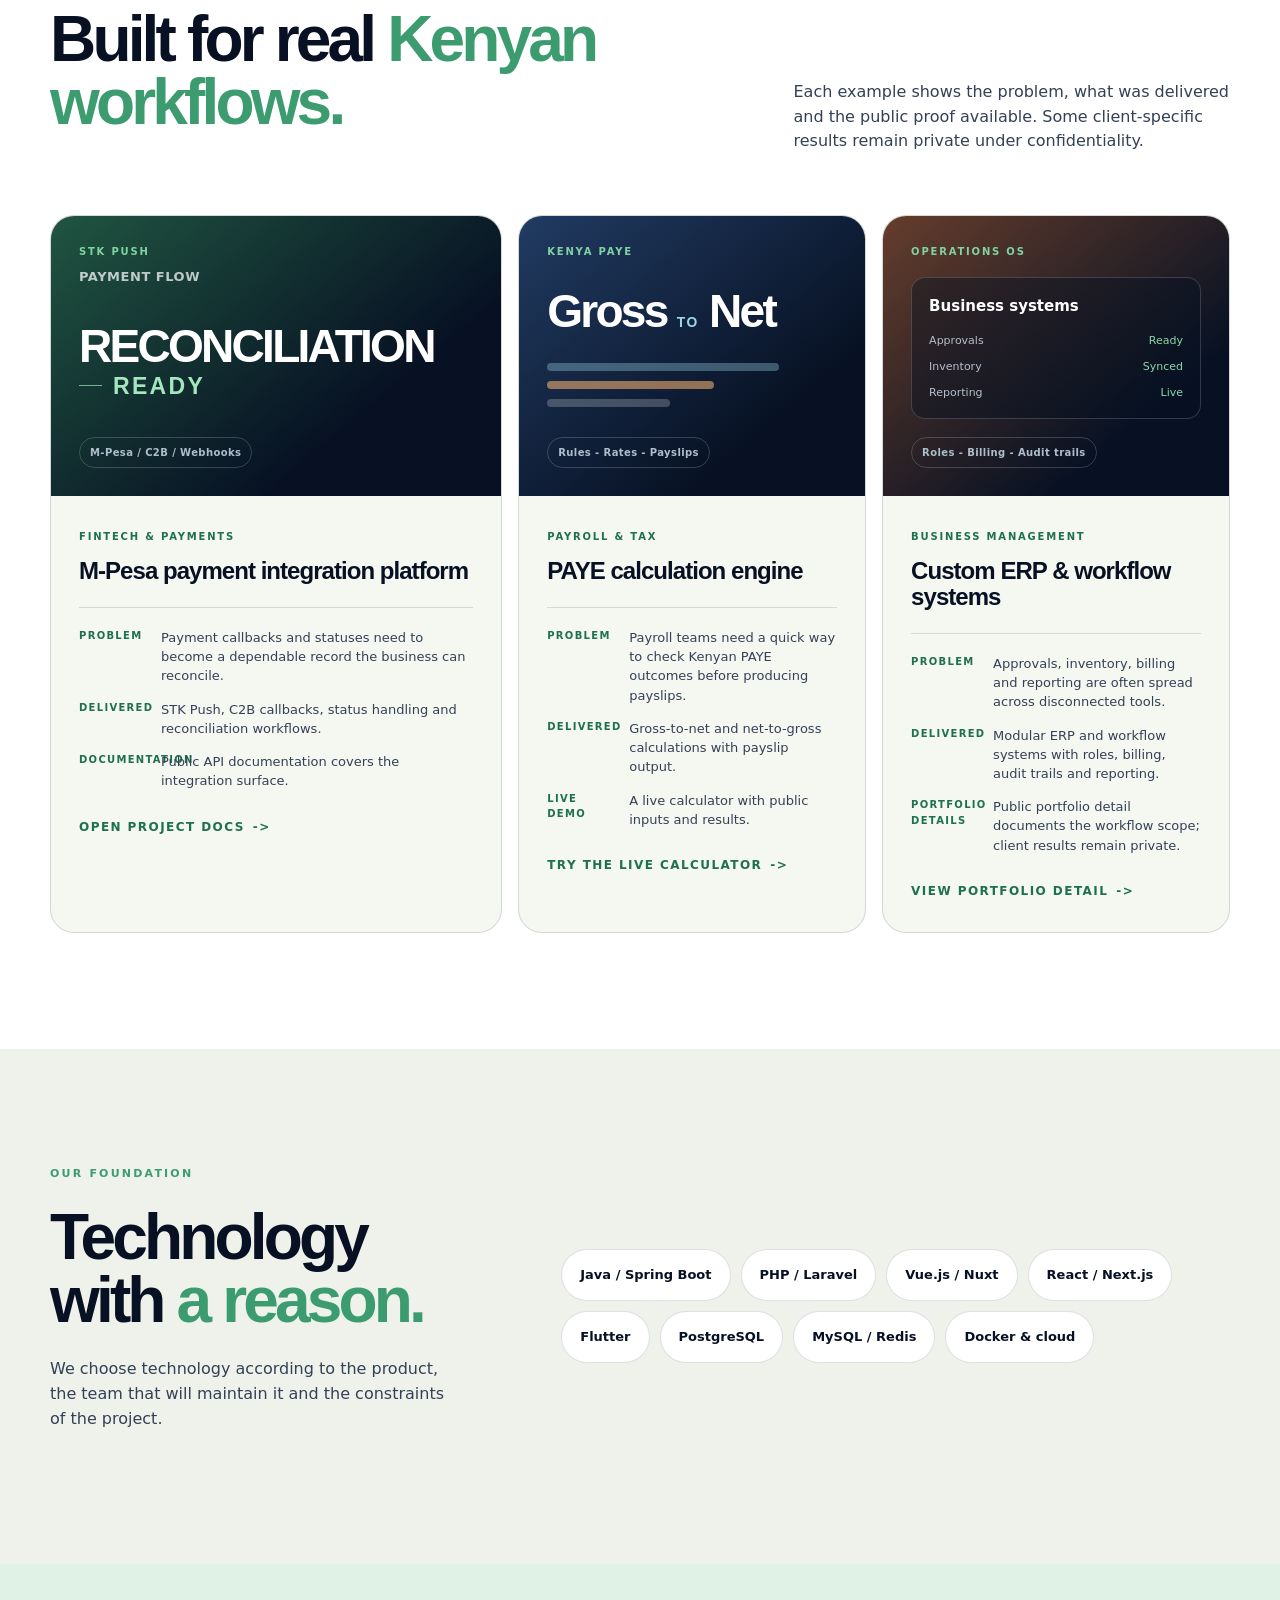
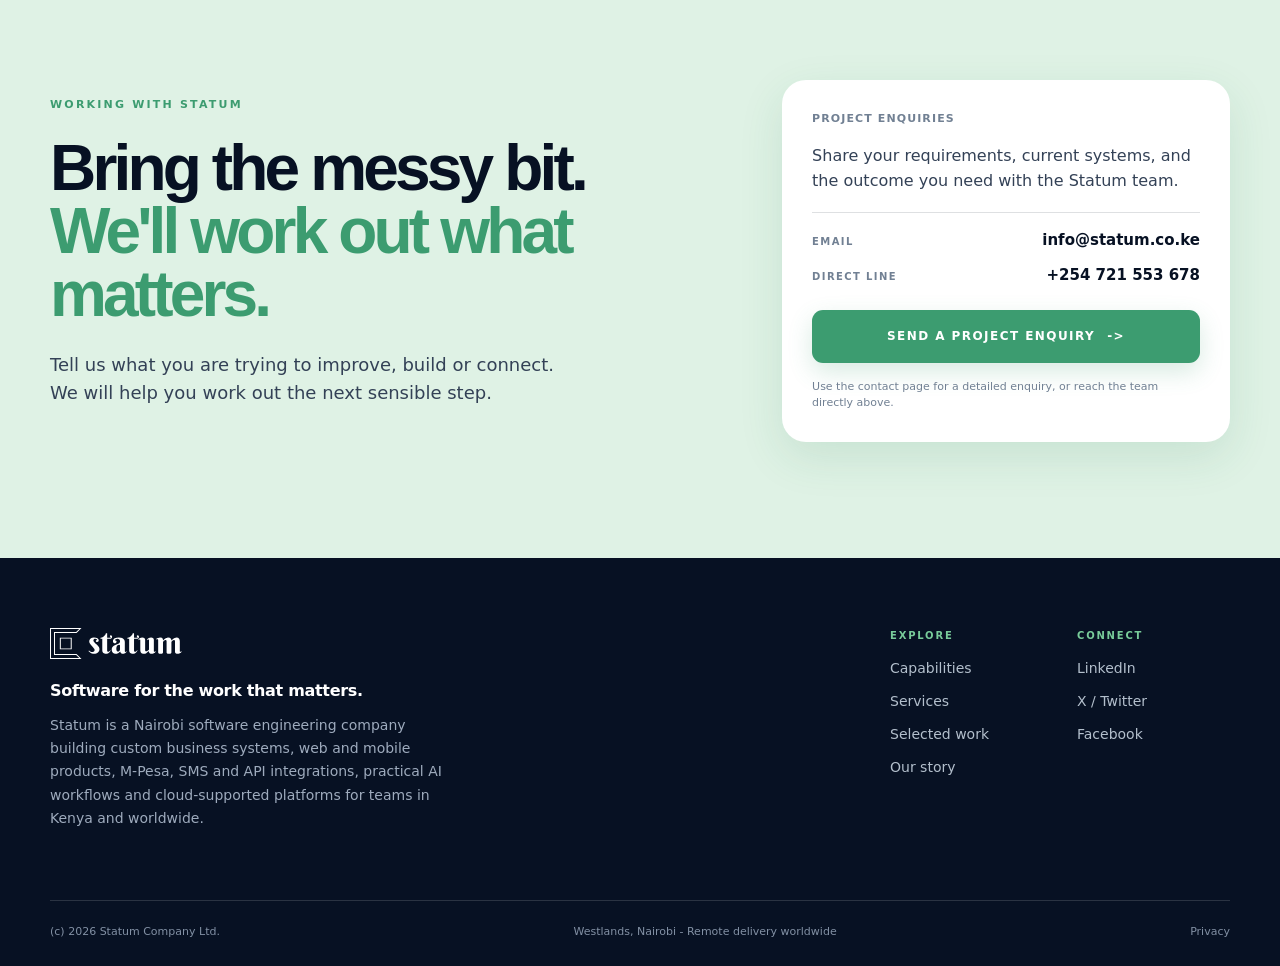
==== commit 13bcef63: "Refine evidence labels and direct contact options" ====
--- a/index.html
+++ b/index.html
@@ -172,7 +172,7 @@
         <div class="container">
           <div class="section-heading split-heading">
             <div><p class="eyebrow">Detailed services</p><h2 id="services-title">What we deliver <em>for real projects.</em></h2></div>
-            <p>Each service below explains the tangible outputs and the kind of work it suits. We combine them when a project crosses systems.</p>
+            <p>See what we deliver and which projects each service suits. We combine services where needed.</p>
           </div>
 
           <div class="service-grid">
@@ -202,9 +202,9 @@
         <div class="container">
           <div class="section-heading split-heading"><div><p class="eyebrow eyebrow-dark">Selected work</p><h2 id="work-title">Built for real <em>Kenyan workflows.</em></h2></div><p>Each example shows the problem, what was delivered and the public proof available. Some client-specific results remain private under confidentiality.</p></div>
           <div class="work-grid">
-            <article class="work-card work-card-large"><div class="work-art work-art-payment"><div class="work-art-heading"><span>STK PUSH</span><span>Payment flow</span></div><strong class="payment-title"><span>Reconciliation</span><span>Ready</span></strong><span class="work-chip">M-Pesa / C2B / Webhooks</span></div><div class="work-meta"><span>Fintech &amp; payments</span><h3>M-Pesa payment integration platform</h3><div class="case-study-facts"><div><span>Problem</span><p>Payment callbacks and statuses need to become a dependable record the business can reconcile.</p></div><div><span>Delivered</span><p>STK Push, C2B callbacks, status handling and reconciliation workflows.</p></div><div><span>Proof</span><p>Public API documentation covers the integration surface.</p></div></div><a href="https://docs.statum.co.ke/">Open project docs <span aria-hidden="true">-&gt;</span></a></div></article>
-            <article class="work-card"><div class="work-art work-art-tax"><span>KENYA PAYE</span><strong class="tax-title"><span>Gross</span><small>to</small><span>Net</span></strong><div class="tax-lines"><i></i><i></i><i></i></div><span class="work-chip">Rules - Rates - Payslips</span></div><div class="work-meta"><span>Payroll &amp; tax</span><h3>PAYE calculation engine</h3><div class="case-study-facts"><div><span>Problem</span><p>Payroll teams need a quick way to check Kenyan PAYE outcomes before producing payslips.</p></div><div><span>Delivered</span><p>Gross-to-net and net-to-gross calculations with payslip output.</p></div><div><span>Proof</span><p>A live calculator with public inputs and results.</p></div></div><a href="https://calculator.statum.co.ke/salary-calculator-kenya">Try the live calculator <span aria-hidden="true">-&gt;</span></a></div></article>
-            <article class="work-card"><div class="work-art work-art-system"><span>OPERATIONS OS</span><div class="system-window"><b>Business systems</b><span>Approvals <em>Ready</em></span><span>Inventory <em>Synced</em></span><span>Reporting <em>Live</em></span></div><span class="work-chip">Roles - Billing - Audit trails</span></div><div class="work-meta"><span>Business management</span><h3>Custom ERP &amp; workflow systems</h3><div class="case-study-facts"><div><span>Problem</span><p>Approvals, inventory, billing and reporting are often spread across disconnected tools.</p></div><div><span>Delivered</span><p>Modular ERP and workflow systems with roles, billing, audit trails and reporting.</p></div><div><span>Proof</span><p>Public portfolio detail documents the workflow scope; client results remain private.</p></div></div><a href="https://statum.co.ke/services/our-portfolio-products">View portfolio detail <span aria-hidden="true">-&gt;</span></a></div></article>
+            <article class="work-card work-card-large"><div class="work-art work-art-payment"><div class="work-art-heading"><span>STK PUSH</span><span>Payment flow</span></div><strong class="payment-title"><span>Reconciliation</span><span>Ready</span></strong><span class="work-chip">M-Pesa / C2B / Webhooks</span></div><div class="work-meta"><span>Fintech &amp; payments</span><h3>M-Pesa payment integration platform</h3><div class="case-study-facts"><div><span>Problem</span><p>Payment callbacks and statuses need to become a dependable record the business can reconcile.</p></div><div><span>Delivered</span><p>STK Push, C2B callbacks, status handling and reconciliation workflows.</p></div><div><span>Documentation</span><p>Public API documentation covers the integration surface.</p></div></div><a href="https://docs.statum.co.ke/">Open project docs <span aria-hidden="true">-&gt;</span></a></div></article>
+            <article class="work-card"><div class="work-art work-art-tax"><span>KENYA PAYE</span><strong class="tax-title"><span>Gross</span><small>to</small><span>Net</span></strong><div class="tax-lines"><i></i><i></i><i></i></div><span class="work-chip">Rules - Rates - Payslips</span></div><div class="work-meta"><span>Payroll &amp; tax</span><h3>PAYE calculation engine</h3><div class="case-study-facts"><div><span>Problem</span><p>Payroll teams need a quick way to check Kenyan PAYE outcomes before producing payslips.</p></div><div><span>Delivered</span><p>Gross-to-net and net-to-gross calculations with payslip output.</p></div><div><span>Live demo</span><p>A live calculator with public inputs and results.</p></div></div><a href="https://calculator.statum.co.ke/salary-calculator-kenya">Try the live calculator <span aria-hidden="true">-&gt;</span></a></div></article>
+            <article class="work-card"><div class="work-art work-art-system"><span>OPERATIONS OS</span><div class="system-window"><b>Business systems</b><span>Approvals <em>Ready</em></span><span>Inventory <em>Synced</em></span><span>Reporting <em>Live</em></span></div><span class="work-chip">Roles - Billing - Audit trails</span></div><div class="work-meta"><span>Business management</span><h3>Custom ERP &amp; workflow systems</h3><div class="case-study-facts"><div><span>Problem</span><p>Approvals, inventory, billing and reporting are often spread across disconnected tools.</p></div><div><span>Delivered</span><p>Modular ERP and workflow systems with roles, billing, audit trails and reporting.</p></div><div><span>Portfolio details</span><p>Public portfolio detail documents the workflow scope; client results remain private.</p></div></div><a href="https://statum.co.ke/services/our-portfolio-products">View portfolio detail <span aria-hidden="true">-&gt;</span></a></div></article>
           </div>
         </div>
       </section>
@@ -214,7 +214,7 @@
       </section>
 
       <section class="section contact-section" id="contact" aria-labelledby="contact-title">
-        <div class="container contact-grid"><div><p class="eyebrow">Working with Statum</p><h2 id="contact-title">Bring the messy bit. <em>We'll work out what matters.</em></h2><p>Tell us what you are trying to improve, build or connect. We will help you work out the next sensible step.</p></div><div class="contact-panel"><span class="contact-panel-label">Project enquiries</span><p class="contact-panel-copy">Share your requirements, current systems, and the outcome you need with the Statum team.</p><a class="button button-primary" href="https://statum.co.ke/get-in-touch-with-us">Send a project enquiry <span aria-hidden="true">-&gt;</span></a><p class="contact-panel-note">You will be taken to the Statum contact page.</p></div></div>
+        <div class="container contact-grid"><div><p class="eyebrow">Working with Statum</p><h2 id="contact-title">Bring the messy bit. <em>We'll work out what matters.</em></h2><p>Tell us what you are trying to improve, build or connect. We will help you work out the next sensible step.</p></div><div class="contact-panel"><span class="contact-panel-label">Project enquiries</span><p class="contact-panel-copy">Share your requirements, current systems, and the outcome you need with the Statum team.</p><address class="contact-details"><div><span>Email</span><a href="mailto:info@statum.co.ke">info@statum.co.ke</a></div><div><span>Direct line</span><a href="tel:+254721553678">+254 721 553 678</a></div></address><a class="button button-primary" href="https://statum.co.ke/get-in-touch-with-us">Send a project enquiry <span aria-hidden="true">-&gt;</span></a><p class="contact-panel-note">Use the contact page for a detailed enquiry, or reach the team directly above.</p></div></div>
       </section>
     </main>
 
--- a/styles.css
+++ b/styles.css
@@ -184,6 +184,11 @@
 .contact-panel { display: grid; gap: 16px; padding: 30px; border-radius: var(--radius); background: var(--white); box-shadow: 0 15px 45px rgba(30, 112, 78, .12); }
 .contact-panel-label { color: #718093; font-size: 11px; font-weight: 800; letter-spacing: .1em; text-transform: uppercase; }
 .contact-panel-copy { margin: 0; color: var(--ink-soft); font-size: 16px; line-height: 1.6; }
+.contact-details { display: grid; gap: 12px; margin: 2px 0 0; padding: 16px 0 3px; border-top: 1px solid var(--line); font-style: normal; }
+.contact-details div { display: flex; justify-content: space-between; gap: 18px; align-items: baseline; }
+.contact-details span { color: #718093; font-size: 10px; font-weight: 900; letter-spacing: .14em; text-transform: uppercase; }
+.contact-details a { color: var(--ink); font-size: 15px; font-weight: 800; }
+.contact-details a:hover { color: var(--green-dark); }
 .contact-panel-note { margin: 0; color: #718093; font-size: 11px; line-height: 1.5; }
 .contact-panel .button { width: 100%; margin-top: 4px; }
 
